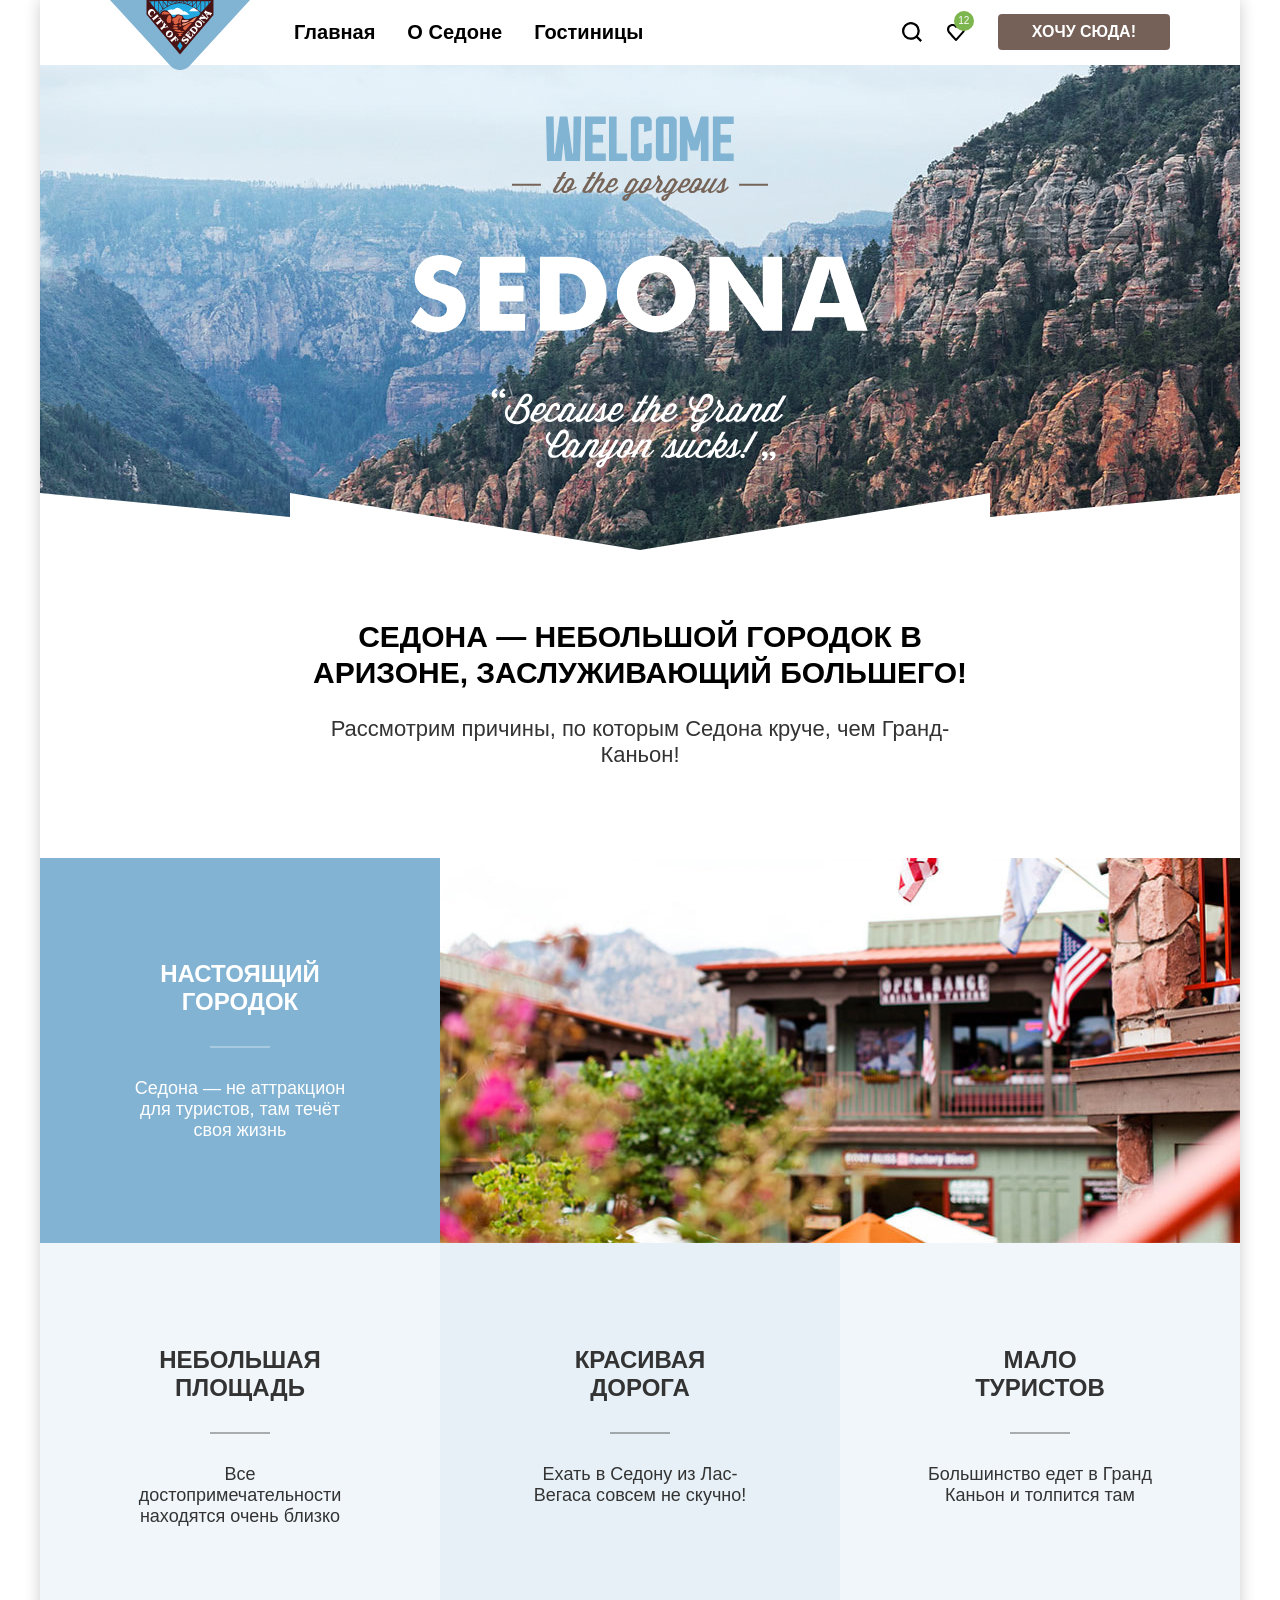
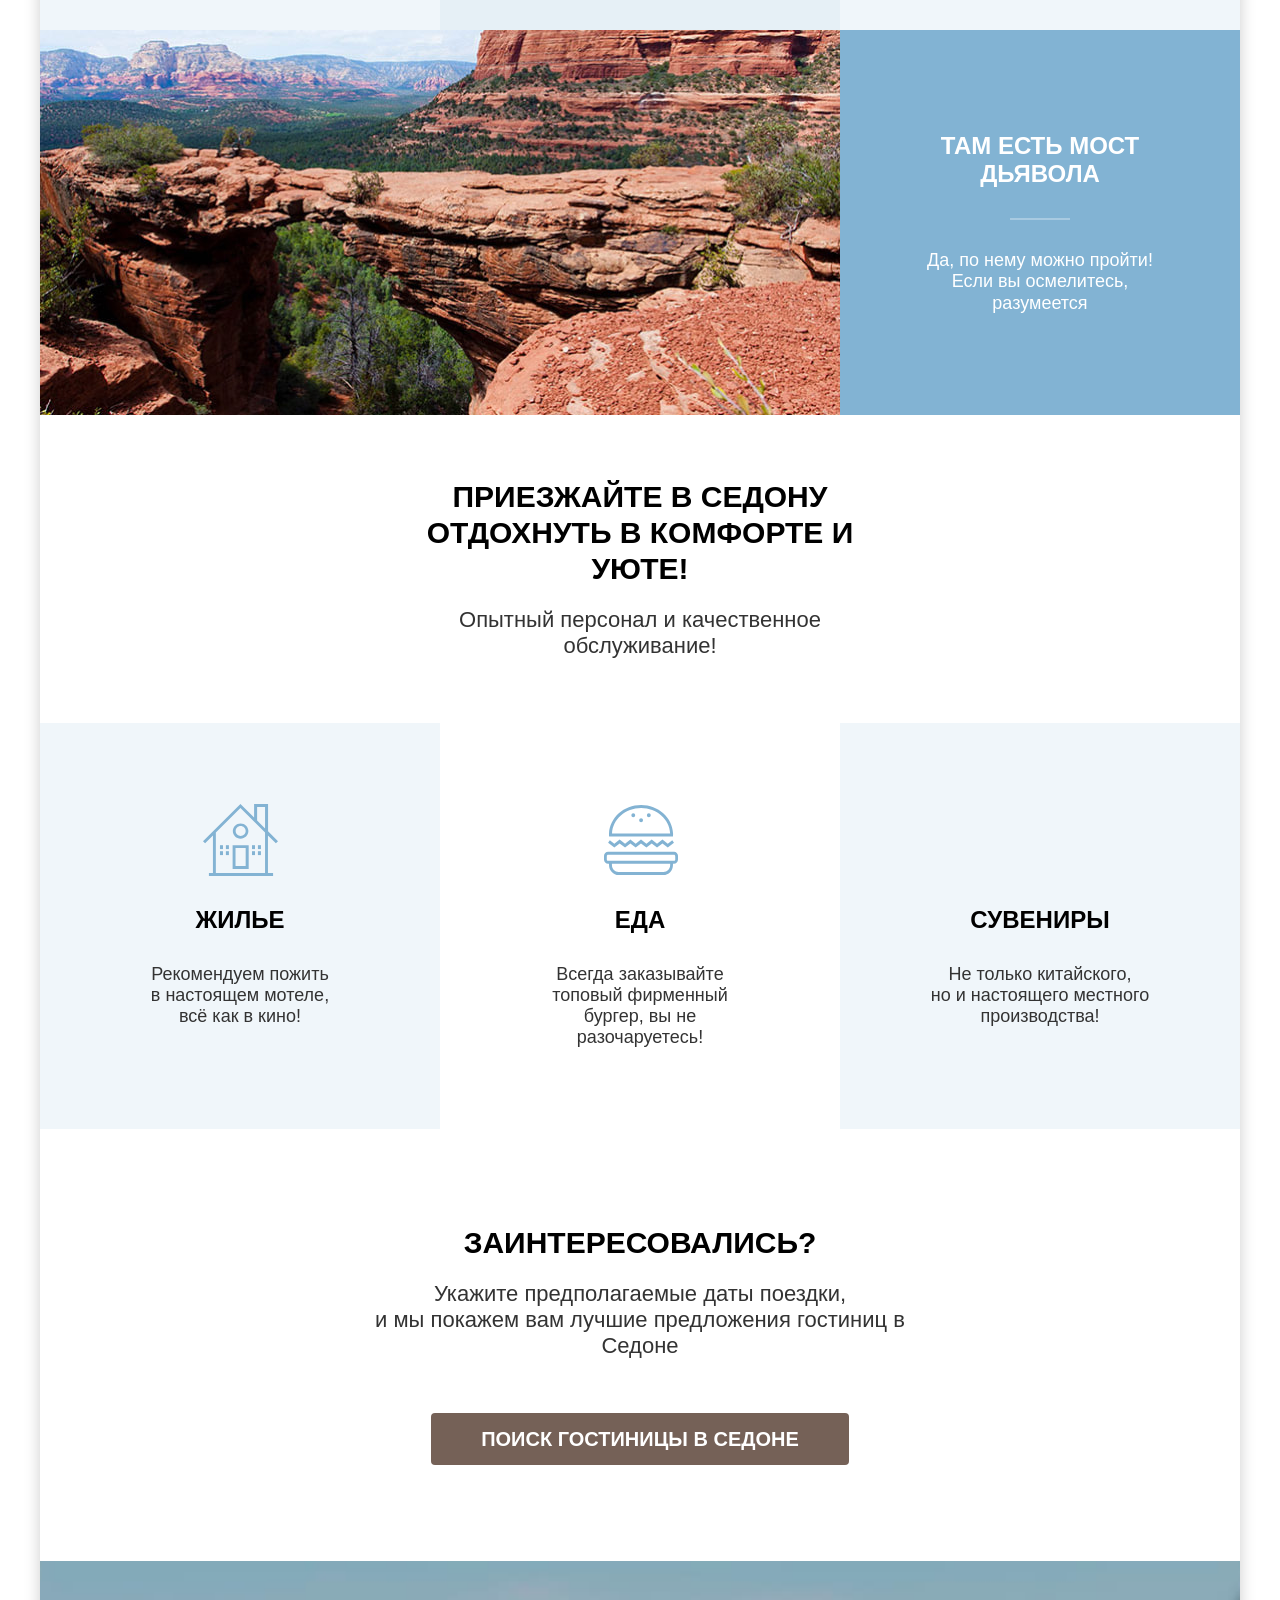
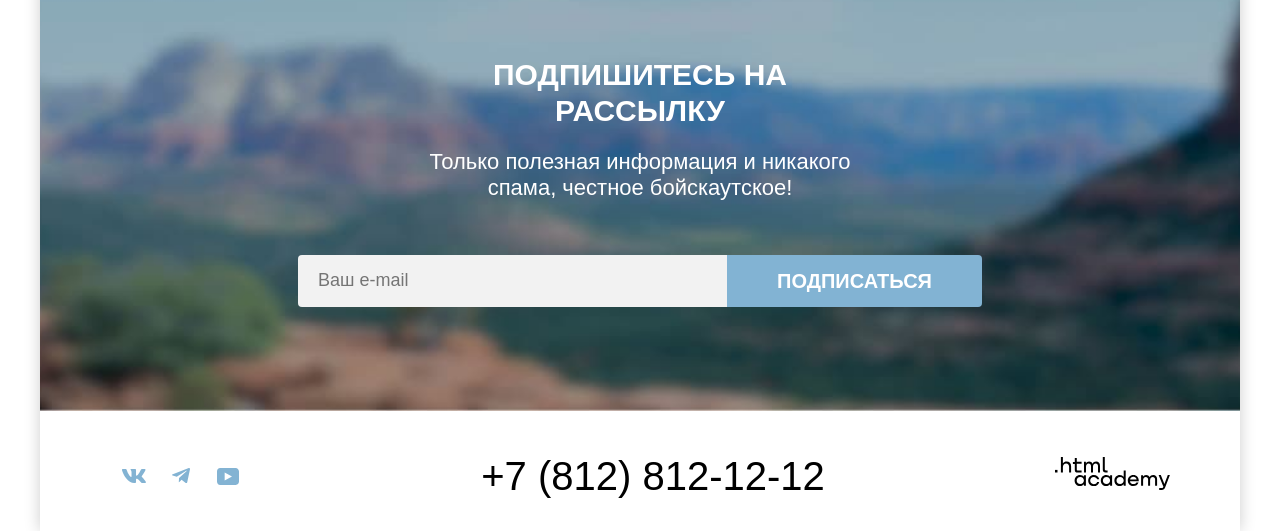
==== index.html @ 5c4cf1c9 "сделал тултип в модальном окне" ====
<!DOCTYPE html>
<html lang="ru">

  <head>
    <meta charset="utf-8">
    <title>Седона - городок в Аризоне</title>
    <link rel="icon" type="image/png" sizes="32x32" href="favicon.png">
    <link rel="icon" href="favicon.ico" type="image/x-icon">

    <link rel="stylesheet" href="styles/style.css">

  </head>

  <body>
    <div class="page-container">
      <!-- Меню навигации -->
      <header class="page-header" data-test="header">
        <a href="index.html" class="logo-link" aria-current="page">
          <img src="images/icons/logo.svg" width="140" height="70" alt="Логотип Седоны" class="logo-site">
        </a>
        <nav class="navigation">

          <ul class="navigation-list navigation-menu">
            <li class="navigation-item">
              <a href="index.html" class="navigation-link" aria-current="page">
                Главная
              </a>
            </li>
            <li class="navigation-item">
              <a href="" class="navigation-link">
                О Седоне
              </a>
            </li>
            <li class="navigation-item">
              <a href="catalog.html" class="navigation-link">
                Гостиницы
              </a>
            </li>
          </ul>
          <ul class="navigation-list navigation-user">
            <li class="navigation-item">
              <a href="#" class="search-link">
                <span class="visually-hidden">Поиск</span>
              </a>
            </li>
            <li class="navigation-item">
              <a href="#" class="favorites-link">
                <span class="visually-hidden">
                  Избранное
                </span>
              </a>
            </li>
            <li class="navigation-item item-here">
              <a href="#" class="link-here">
                Хочу сюда!
              </a>
            </li>
          </ul>

        </nav>

      </header>

      <main class="main-index" data-test="main">
        <!-- Приветствие на главной странице -->
        <section class="promo" data-test="hero">
          <h1 class="visually-hidden">
            Добро пожаловать в Седону
          </h1>
          <img class="promo-image" src="images/welcome.svg"
            alt="Welcome to the Gorgeous Sedona Becose the Grand Canyon sucks" width="458" height="352">

        </section>
        <!-- Преимущества Седоны -->
        <section class="advantages" data-test="advantages">
          <div class="advantages-header">
            <h2 class="promo-headline">Седона — небольшой городок в Аризоне, заслуживающий большего!</h2>
            <p class="promo-text">Рассмотрим причины, по которым Седона круче, чем Гранд-Каньон!</p>

          </div>


          <ul class="advantages-list">
            <li class="advantages-item advantages-item-image">
              <div class="advantages-item-text">
                <h3 class="advatages-title">
                  Настоящий городок
                </h3>
                <hr class="small-hr">
                <p class="text-white">Седона — не аттракцион для туристов, там течёт своя жизнь</p>
              </div>
              <img src="images/true-city.jpg" alt="фото гостиницы в городе на фоне гор" width="800" height="385">
            </li>
            <li class="advantages-item">
              <h3 class="advatages-title">
                Небольшая площадь
              </h3>
              <hr class="small-hr small-dark-hr">
              <p class="text-item">
                Все достопримечательности находятся очень близко
              </p>
            </li>
            <li class="advantages-item">
              <h3 class="advatages-title">
                Красивая <br>дорога
              </h3>
              <hr class="small-hr small-dark-hr">
              <p class="text-item">
                Ехать в Седону из Лас-Вегаса совсем не скучно!
              </p>
            </li>
            <li class="advantages-item">
              <h3 class="advatages-title">
                Мало <br>туристов
              </h3>
              <hr class="small-hr small-dark-hr">
              <p class="text-item">
                Большинство едет в Гранд Каньон и толпится там
              </p>
            </li>
            <li class="advantages-item advantages-item-image">
              <img src="images/devill's-bridge.jpg" alt="Мост дьявола" width="800" height="385">
              <div class="advantages-item-text">
                <h3 class="advatages-title">
                  Там есть мост дьявола
                </h3>
                <hr class="small-hr">
                <p class="text-white">
                  Да, по нему можно пройти! Если вы осмелитесь, разумеется
                </p>

              </div>

            </li>
          </ul>
        </section>
        <!-- Рекомендации по отдыху в Седоне -->
        <section class="recomendation">
          <div class="recomendation-header">
            <h2 class="recomendation-headline">
              Приезжайте в Седону отдохнуть в комфорте и уюте!
            </h2>
            <p class="recomendation-text">
              Опытный персонал и качественное обслуживание!
            </p>
          </div>

          <ul class="recomendation-list">
            <li class="recomendation-item housing-item">
              <h3 class="headline-item">Жилье</h3>
              <p class="text-item">Рекомендуем пожить<br> в настоящем мотеле,<br>
                всё как в кино!</p>
            </li>
            <li class="recomendation-item food-item">
              <h3 class="headline-item">Еда</h3>
              <p class="text-item">Всегда заказывайте<br>
                топовый фирменный бургер, вы не разочаруетесь!</p>
            </li>
            <li class="recomendation-item souvenir-item">
              <h3 class="headline-item">Сувениры</h3>
              <p class="text-item"> Не только китайского,<br>
                но и настоящего местного производства!</p>
            </li>
          </ul>

        </section>
        <!-- Поиск гостиницы в Седоне -->
        <section class="offer" data-test="search">
          <h2 class="offer-headline">Заинтересовались?</h2>
          <p class="offer-text">Укажите предполагаемые даты поездки,<br> и мы покажем вам лучшие предложения гостиниц в
            Седоне</p>
          <a href="#" class="link-search-hotel">ПОИСК ГОСТИНИЦЫ В седоне</a>
        </section>

        <!-- Подписка на рассылку -->
        <section class="subscribe subscribe-index" data-test="subscribe">
          <h2 class="subscribe-title subscribe-title-index">
            Подпишитесь на рассылку
          </h2>
          <p class="subscribe-text subscribe-text-index">Только полезная информация и никакого спама, честное
            бойскаутское!</p>
          <form class="subscribe-form" action="https://echo.htmlacademy.ru/" method="post">
            <input class="subscribe-input" type="email" name="email" placeholder="Ваш e-mail" required>
            <button class="button subscribe-button" type="submit">Подписаться</button>
          </form>
        </section>

      </main>
      <!-- Футер -->
      <footer class="page-footer" data-test="footer">
        <section class="footer-social">
          <h3 class="visually-hidden">Ссылки на соцсети</h3>
          <ul class="footer-social-list">
            <li class="footer-social-item">
              <a href="https://vk.com/htmlacademy" class="social-link">
                <span class="visually-hidden">VK</span>
                <svg width="24" height="14" viewBox="0 0 24 14" fill="none" xmlns="http://www.w3.org/2000/svg">
                  <path fill-rule="evenodd" clip-rule="evenodd"
                    d="M23.45 0.948C23.616 0.402 23.45 0 22.655 0H20.03C19.362 0 19.054 0.347 18.887 0.73C18.887 0.73 17.552 3.926 15.661 6.002C15.049 6.604 14.771 6.795 14.437 6.795C14.27 6.795 14.019 6.604 14.019 6.057V0.948C14.019 0.292 13.835 0 13.279 0H9.151C8.734 0 8.483 0.304 8.483 0.593C8.483 1.214 9.429 1.358 9.526 3.106V6.904C9.526 7.737 9.373 7.888 9.039 7.888C8.149 7.888 5.984 4.677 4.699 1.003C4.45 0.288 4.198 0 3.527 0H0.9C0.15 0 0 0.347 0 0.73C0 1.412 0.89 4.8 4.145 9.281C6.315 12.341 9.37 14 12.153 14C13.822 14 14.028 13.632 14.028 12.997V10.684C14.028 9.947 14.186 9.8 14.715 9.8C15.105 9.8 15.772 9.992 17.33 11.467C19.11 13.216 19.403 14 20.405 14H23.03C23.78 14 24.156 13.632 23.94 12.904C23.702 12.18 22.852 11.129 21.725 9.882C21.113 9.172 20.195 8.407 19.916 8.024C19.527 7.533 19.638 7.314 19.916 6.877C19.916 6.877 23.116 2.451 23.449 0.948H23.45Z"
                    fill="#83B3D3" />
                </svg>
              </a>
            </li>
            <li class="footer-social-item">
              <a href="https://t.me/htmlacademy" class="social-link">
                <span class="visually-hidden">Телеграм</span>
                <svg width="18" height="16" viewBox="0 0 18 16" fill="none" xmlns="http://www.w3.org/2000/svg">
                  <path
                    d="M16.785 0.0992597L0.840489 6.24776C-0.247661 6.68481 -0.241365 7.29184 0.640845 7.56253L4.73445 8.83953L14.2058 2.8637C14.6537 2.59121 15.0629 2.7378 14.7265 3.03636L7.05283 9.96185H7.05103L7.05283 9.96275L6.77045 14.1823C7.18413 14.1823 7.36669 13.9925 7.59871 13.7686L9.58705 11.8351L13.7229 14.89C14.4855 15.31 15.0332 15.0941 15.2229 14.1841L17.9379 1.38885C18.2158 0.274623 17.5126 -0.229883 16.785 0.0992597Z"
                    fill="#83B3D3" />
                </svg>
              </a>
            </li>
            <li class="footer-social-item">
              <a href="https://www.youtube.com/@HTMLAcademyTV" class="social-link">
                <span class="visually-hidden">youtube</span>
                <svg width="22" height="17" viewBox="0 0 22 17" fill="none" xmlns="http://www.w3.org/2000/svg">
                  <path
                    d="M18.607 0H3.17413C1.31343 0 0 1.59375 0 3.4V13.4937C0 15.4062 1.31343 17 3.17413 17H18.8259C20.4677 17 22 15.4062 22 13.6V3.4C21.7811 1.59375 20.4677 0 18.607 0ZM7.66169 12.5375V4.4625L14.995 8.5L7.66169 12.5375Z"
                    fill="#83B3D3" />
                </svg>
              </a>
            </li>
          </ul>

        </section>
        <address class="address">
          <span class="visually-hidden">Контактный номер телефона</span>
          <a href="tel:+78128121212" class="phone">+7 (812) 812-12-12</a>
        </address>
        <a href="https://htmlacademy.ru" class="copyright-link">
          <svg width="115" height="33" viewBox="0 0 115 33" fill="none" xmlns="http://www.w3.org/2000/svg">
            <path d="M0 12.9V15.5H2.5V12.9H0Z" fill="black" />
            <path
              d="M11.6 4.5C10 4.5 8.8 5.2 8 6.2H7.9V0H5.9V15.5H7.9V10.2C7.9 8.1 9.2 6.6 11.2 6.6C13 6.6 14.1 8 14.1 9.8V15.5H16.1V9.4C16.2 6.4 14.3 4.5 11.6 4.5Z"
              fill="black" />
            <path
              d="M26.6 4.8H21.8V1.1H19.8V4.9H17.9V6.9H19.8V12.9C19.8 14.6 20.8 15.6 22.5 15.6H26.6V13.6H22.9C22.2 13.6 21.8 13.2 21.8 12.5V6.8H26.6V4.8Z"
              fill="black" />
            <path
              d="M41.1 4.6C39.5 4.6 38.2 5.4 37.6 6.7H37.5C36.9 5.5 35.7 4.6 34.1 4.6C32.7 4.6 31.6 5.4 31 6.4H30.9V4.8H29V15.4H31V10C31 8 32 6.5 33.6 6.5C35.1 6.5 36 7.5 36 9.1V15.4H38V9.8C38 7.4 39.4 6.5 40.6 6.5C42.1 6.5 43 7.5 43 9.1V15.4H45V8.9C45.1 6.4 43.6 4.6 41.1 4.6Z"
              fill="black" />
            <path d="M47.8 12.7C47.8 14.4 48.8 15.4 50.6 15.4H52.6V13.4H50.9C50.2 13.4 49.8 13 49.8 12.3V0H47.8V12.7Z"
              fill="black" />
            <path
              d="M28.9 19.7C28 18.6 26.7 17.9 25 17.9C21.9 17.9 19.6 20.2 19.6 23.5C19.6 26.8 21.9 29.1 25 29.1C26.8 29.1 28 28.3 28.8 27.2H28.9V28.8H30.9V18.2H28.9V19.7ZM25.3 27.1C23.1 27.1 21.7 25.5 21.7 23.5C21.7 21.5 23.1 19.9 25.3 19.9C27.5 19.9 28.9 21.5 28.9 23.5C28.9 25.4 27.5 27.1 25.3 27.1Z"
              fill="black" />
            <path
              d="M44.2 22C43.7 19.6 41.6 17.9 38.8 17.9C35.4 17.9 33.2 20.4 33.2 23.5C33.2 26.6 35.4 29.1 38.8 29.1C41.6 29.1 43.7 27.3 44.2 24.9H42.1C41.7 26.2 40.4 27.2 38.8 27.2C36.6 27.2 35.2 25.6 35.2 23.6C35.2 21.6 36.6 20 38.8 20C40.4 20 41.6 21 42.1 22.2H44.2V22Z"
              fill="black" />
            <path
              d="M55.1 19.7C54.2 18.6 52.9 17.9 51.2 17.9C48.1 17.9 45.8 20.2 45.8 23.5C45.8 26.8 48.1 29.1 51.2 29.1C53 29.1 54.2 28.3 55 27.2H55.1V28.8H57.1V18.2H55.1V19.7ZM51.5 27.1C49.3 27.1 47.9 25.5 47.9 23.5C47.9 21.5 49.3 19.9 51.5 19.9C53.7 19.9 55.1 21.5 55.1 23.5C55.1 25.4 53.6 27.1 51.5 27.1Z"
              fill="black" />
            <path
              d="M68.7 19.8C67.8 18.7 66.5 17.9 64.8 17.9C61.7 17.9 59.4 20.2 59.4 23.5C59.4 26.8 61.6 29.1 64.8 29.1C66.5 29.1 67.8 28.3 68.6 27.3H68.7V28.8H70.7V13.4H68.7V19.8ZM65.1 27.1C62.9 27.1 61.5 25.5 61.5 23.5C61.5 21.5 62.9 19.9 65.1 19.9C67.3 19.9 68.7 21.5 68.7 23.5C68.6 25.5 67.2 27.1 65.1 27.1Z"
              fill="black" />
            <path
              d="M78.3 17.9C75 17.9 72.8 20.4 72.8 23.5C72.8 26.5 74.9 29.1 78.3 29.1C80.8 29.1 82.8 27.8 83.5 25.5H81.4C80.9 26.5 79.8 27.1 78.4 27.1C76.5 27.1 75.1 25.8 75 24.2H83.8C84 20.6 81.8 17.9 78.3 17.9ZM78.3 19.8C80 19.8 81.3 20.8 81.6 22.4H75.1C75.4 20.9 76.6 19.8 78.3 19.8Z"
              fill="black" />
            <path
              d="M98.2 17.9C96.6 17.9 95.3 18.7 94.6 19.9H94.5C93.9 18.7 92.7 17.9 91.1 17.9C89.7 17.9 88.6 18.6 88 19.7V18.2H86.1V28.8H88.1V23.4C88.1 21.4 89.1 20 90.7 19.9C92.2 19.9 93.1 20.9 93.1 22.5V28.8H95.1V23.2C95.1 20.8 96.5 19.9 97.7 19.9C99.2 19.9 100.1 20.9 100.1 22.5V28.8H102.1V22.3C102.2 19.7 100.7 17.9 98.2 17.9Z"
              fill="black" />
            <path
              d="M109.4 27L105.8 18.1H103.6L108.4 29.7C108.1 30.6 107.7 30.9 106.7 30.9H104.2V32.9H106.7C108.5 32.9 109.5 32.1 110.2 30.3L114.9 18.1H112.8L109.4 27Z"
              fill="black" />
          </svg>
        </a>

      </footer>

    </div>
    <!-- Модальное окно поиска гостиницы в Седоне -->
    <div class="modal-container modal-container-close">
      <div class="modal modal-booking">
        <button class="modal-close-button">
          <svg width="20" height="20" viewBox="0 0 20 20" fill="none" xmlns="http://www.w3.org/2000/svg">
            <path
              d="M17 4.29231L15.7077 3L10 8.70769L4.29231 3L3 4.29231L8.70769 10L3 15.7077L4.29231 17L10 11.2923L15.7077 17L17 15.7077L11.2923 10L17 4.29231Z"
              fill="black" />
          </svg>
          <span class="visually-hidden">Закрыть</span>
        </button>
        <section class="modal-content">
          <h2 class="modal-title">Поиск гостиницы в Седоне</h2>
          <form class="booking-form" action="https://echo.htmlacademy.ru/" method="post">

            <label for="check-in-date" class="modal-label">Дата заезда:</label>
            <div class="field-group">
              <input type="text" id="check-in-date" value="27 апреля 2020" placeholder="Укажите дату" class="field check-in-date">
              <p class="modal-input-info input-info-error">Мы не можем отправить вас в прошлое.</p>
            </div>
            <label for="departure-date" class="modal-label">Дата выезда:</label>
            <div class="field-group">
              <input type="text" id="departure-date" value="1 сентября 2023" placeholder="Укажите дату" class="field departure-date">
              <p class="modal-input-info">На эти даты есть свободные номера. Пока есть.</p>
            </div>
            <label for="adults" class="modal-label label-adults">Взрослые:</label>
            <div class="field-group-adults">
              <div class="number-input">
                <button class="button-input minus">
                  <svg width="20" height="20" viewBox="0 0 20 20" fill="none" xmlns="http://www.w3.org/2000/svg">
                    <path d="M3 9V11H17V9H3Z" fill="black" />
                  </svg>
                </button>
                <input class="field-number" type="number" id="adults" value="2" min="1" max="100" placeholder="2">
                <button class="button-input plus">
                  <svg width="20" height="20" viewBox="0 0 20 20" fill="none" xmlns="http://www.w3.org/2000/svg">
                    <path d="M17 9H11V3H9V9H3V11H9V17H11V11H17V9Z" fill="black" />
                  </svg>
                </button>
              </div>
            </div>
            <span class="form-label-wrapper">
              <label for="children" class="form-label modal-label label-children">Дети:</label>
              <span class="tooltip">
                <button class="tooltip-toggle" type="button">
                </button>
                <span class="tooltip-text">
                  Укажите количество детей, которые будут с вами, возраст которых от 6 до 18 лет. Дети до 6 лет размещаются бесплатно.
                </span>
              </span>
            </span>
            <div class="field-group-children">
              <div class="number-input">
                <button class="button-input minus">
                  <svg width="20" height="20" viewBox="0 0 20 20" fill="none" xmlns="http://www.w3.org/2000/svg">
                    <path d="M3 9V11H17V9H3Z" fill="black" />
                  </svg>
                </button>
                <input class="field-number" type="number" id="children" value="2" min="0" max="100" placeholder="2">
                <button class="button-input plus">
                  <svg width="20" height="20" viewBox="0 0 20 20" fill="none" xmlns="http://www.w3.org/2000/svg">
                    <path d="M17 9H11V3H9V9H3V11H9V17H11V11H17V9Z" fill="black" />
                  </svg>
                </button>
              </div>
            </div>
            <button type="submit" class="modal-button">Найти</button>

          </form>
        </section>
      </div>

    </div>

  </body>

</html>
---- styles/style.css ----
@font-face {
  src: url(../fonts/ptsans-400.woff2) format("woff2");
  font-display: swap;
  font-family: "PT Sans";
  font-style: normal;
  font-weight: 400;
}

@font-face {
  src: url(../fonts/ptsans-700.woff2) format("woff2");
  font-display: swap;
  font-family: "PT Sans";
  font-style: normal;
  font-weight: 700;
}

html {
  box-sizing: border-box;
  height: 100vh;
}

*,
*::before,
*::after {
  box-sizing: inherit;
}

img {
  object-fit: contain;
  max-width: 100%;
  height: auto;
}

body {
  min-width: 1200px;
  min-height: 100%;
  margin: 0;
  background-color: #ffffff;
  font-size: 18px;
  font-family: "PT Sans", sans-serif;
  line-height: 117%;
  color: #333333;
}

.page-container {
  box-shadow: 0 0 15px 0 rgba(0, 0, 0, 0.2);
  display: flex;
  flex-direction: column;
  width: 1200px;
  min-height: 100%;
  margin: 0 auto;
  background-color: #ffffff;
}

.main-index {
  flex-grow: 1;
  max-width: 1200px;
}

.page-wrapper {
  width: 1060px;
  margin: 0 auto;
}

.page-header {
  display: flex;
  gap: 28px;
  margin: 0 70px;
  padding: 0;
}

.logo-link {
  display: block;
  z-index: 0;
  margin-bottom: -10px;
}


.navigation {
  display: flex;
  flex-wrap: wrap;
  justify-content: space-between;
  flex-grow: 1;
  margin: 0;
}

.navigation-list {
  height: fit-content;
  margin: 0;
  padding: 0;
  list-style-type: none;
}

.navigation-menu {
  display: flex;
  flex-wrap: wrap;
  justify-content: flex-start;
}

.navigation-user {
  display: flex;
  flex-wrap: wrap;
  justify-content: flex-end;
}

.navigation-item {
  height: fit-content;
  margin: 0;
  padding: 0;
}

.navigation-link {
  display: block;
  position: relative;
  padding: 20px 16px;
  font-size: 20px;
  font-weight: 700;
  line-height: 120%;
  color: #000000;
  text-align: center;
  text-decoration: none;
  text-transform: capitalize;
}

.navigation-menu .navigation-link::after {
  transform-origin: bottom left;
  content: '';
  position: absolute;
  bottom: 0;
  left: 16px;
  right: 16px;
  transform: scaleX(0);
  height: 2px;
  transition: transform 0.3s ease;
  background-color: #756257;
}

.navigation-link:hover::after {
  transform: scaleX(1);
}

.navigation-user .navigation-link::before {
  transform-origin: bottom left;
  content: '';
  position: absolute;
  bottom: 0;
  left: 16px;
  right: 16px;
  transform: scaleX(0);
  height: 2px;
  transition: transform 0.3s ease;
  background-color: #756257;
}

.navigation-user .navigation-link:hover::before {
  transform: scaleX(1);
}

.search-link {
  display: flex;
  justify-content: center;
  align-items: center;
  min-width: 44px;
  min-height: 64px;
  background-image: url(../images/icons/icon-search.svg);
  background-repeat: no-repeat;
  background-position: center;
  background-size: 20px 20px;
}

.favorites-link {
  display: flex;
  justify-content: center;
  align-items: center;
  position: relative;
  min-width: 44px;
  min-height: 64px;
  margin-right: 20px;
  background-image: url(../images/icons/icon-favorites.svg);
  background-repeat: no-repeat;
  background-position: center;
  background-size: 20px 20px;
}

.favorites-link::after {
  content: "12";
  display: flex;
  justify-content: center;
  align-items: center;
  position: absolute;
  top: 11px;
  right: 4px;
  width: 20px;
  height: 20px;
  background-color: #7db54f;
  border-radius: 50%;
  font-size: 10px;
  font-weight: 400;
  color: #ffffff;
}

.item-here {
  display: flex;
  align-items: center;
  margin: auto;
}

.link-here {
  outline: none;
  display: flex;
  justify-content: center;
  align-items: center;
  width: fit-content;
  height: fit-content;
  min-height: 36px;
  margin: 0 auto;
  padding: 8px 34px;
  background-color: #756157;
  border: none;
  border-radius: 4px;
  font-size: 16px;
  font-weight: 700;
  line-height: 125%;
  color: #ffffff;
  text-decoration: none;
  text-transform: uppercase;
}

.link-here:hover {
  background-color: #615048;
}

.link-here:focus {
  background-color: #615048;
}

.link-here:active {
  background-color: #756157;
  color: rgba(255, 255, 255, 0.3);
}

.link-search-hotel {
  outline: none;
  display: flex;
  justify-content: center;
  align-items: center;
  width: fit-content;
  min-height: 52px;
  margin: 0 auto;
  padding: 8px 50px;
  background-color: #756157;
  border: none;
  border-radius: 4px;
  font-size: 20px;
  font-weight: 700;
  line-height: 180%;
  color: #ffffff;
  text-decoration: none;
  text-transform: uppercase;
}

.link-search-hotel:hover {
  background-color: #615048;
}

.link-search-hotel:focus {
  background-color: #615048;
}

.link-search-hotel:active {
  background-color: #756157;
  color: rgba(255, 255, 255, 0.3);
}

.link-search-hotel:disabled {
  background-color: #e5e5e5;
  color: #ffffff;
}

.link-more-card {
  background-color: #756157;
}

.link-more-card:hover {
  background-color: #615048;
}

.link-more-card:focus {
  background-color: #615048;
}

.link-more-card:active {
  background-color: #756157;
  color: rgba(255, 255, 255, 0.3);
}

.link-more-card:disabled {
  background-color: #e5e5e5;
  color: #ffffff;
}

.promo {
  width: 1200px;
  height: 485px;
  padding-top: 51px;
  background-color: #82B3D3;
  background-image: url("../images/divider.svg"), url("../images/index-background.jpg");
  background-repeat: no-repeat, no-repeat;
  background-position: bottom center, center center;
  background-size: 100% auto, cover;
  text-align: center;
  vertical-align: middle;
}

.promo-image {
  display: inline-block;
  vertical-align: middle;
}

.promo-headline {
  margin: 0 0 25px;
  padding: 0;
  font-size: 30px;
  font-family: inherit;
  font-weight: 700;
  line-height: 120%;
  color: #000000;
  text-align: center;
  text-transform: uppercase;
}

.recomendation-headline {
  margin: 0 0 20px;
  padding: 0;
  font-size: 30px;
  font-family: inherit;
  font-weight: 700;
  line-height: 120%;
  color: #000000;
  text-align: center;
  text-transform: uppercase;
}

.text-white {
  margin: 0;
  padding: 0;
  font-size: 18px;
  font-family: inherit;
  font-weight: 400;
  line-height: 117%;
  color: #fff;
  text-align: center;
}

.text-item {
  margin: 0;
  padding: 0;
  font-weight: 400;
  text-align: center;
}

.headline-item {
  margin: 0 0 30px;
  padding: 0;
  font-size: 24px;
  font-family: inherit;
  font-weight: 700;
  line-height: 117%;
  color: #000000;
  text-align: center;
  text-transform: uppercase;
}

.promo-text,
.recomendation-text {
  margin: 0;
  padding: 0;
  font-size: 22px;
  font-family: inherit;
  font-weight: 400;
  line-height: 118%;
  color: #333;
  text-align: center;
}

.advantages-header {
  padding: 69px 270px 90px;
  text-align: center;
}

.subscribe-title {
  max-width: 445px;
  margin: 0 auto;
  margin-bottom: 20px;
  padding: 0;
  font-size: 30px;
  font-family: inherit;
  font-weight: 700;
  line-height: 120%;
  color: #000000;
  text-align: center;
  text-transform: uppercase;
}

.subscribe-title-index {
  color: #ffffff;
}

.sorting-title {
  max-width: 445px;
  margin: 0;
  padding: 0;
  font-size: 30px;
  font-family: inherit;
  font-weight: 700;
  line-height: 120%;
  color: #000000;
  text-transform: uppercase;
}

.advantages-list {
  display: flex;
  flex-wrap: wrap;
  margin: 0;
  padding: 0;
  list-style: none;
}


.advantages-item {
  display: block;
  width: 400px;
  min-height: 385px;
  padding: 103px 85px;
  text-align: center;
}

.advantages-item-text {
  display: block;
  align-items: stretch;
  width: 400px;
  padding: 102px 84px 10px;
}

.advantages-item-image {
  display: flex;
  width: 100%;
  padding: 0;
  background-color: #82B3D3;
}

.advantages-item-text {
  width: 400px;
}

.small-hr {
  width: 60px;
  height: 2px;
  margin: 30px auto;
  background-color: rgba(255, 255, 255, 0.3);
  border: none;
}

.small-dark-hr {
  background-color: rgba(0, 0, 0, 0.3);
}


.advatages-title {
  margin: 0;
  padding: 0;
  font-size: 24px;
  font-family: inherit;
  font-weight: 700;
  line-height: 117%;
  text-align: center;
  text-transform: uppercase;
}

.advantages-list li:first-child,
.advantages-list li:last-child {
  background-color: #82B3D3;
  color: #ffffff;
}

.advantages-list li:is(:nth-child(2), :nth-child(4)) {
  background-color: rgba(131, 179, 211, 0.12);
}

.advantages-list li:nth-child(3) {
  background-color: rgba(131, 179, 211, 0.2);
}

.recomendation-list {
  display: flex;
  flex-wrap: wrap;
  margin: 0;
  padding: 0;
  list-style: none;
}

.recomendation-header {
  padding: 64px 347px;
  font-size: 22px;
  text-align: center;
}

.recomendation-item {
  width: 400px;
  padding: 81px 85px;
  text-align: center;
}

.recomendation-item::before {
  content: "";
  display: block;
  width: 75px;
  height: 72px;
  margin: 0 auto 30px;
  background-repeat: no-repeat;
  background-position: center;
  background-size: 75px 72px;
}

.housing-item::before {
  background-image: url(../images/icons/house.svg);
}

.food-item::before {
  background-image: url(../images/icons/food.svg);
}

.souvenir-item::before {
  background-image: url(../images/icons/souvenir.svg);
}


.recomendation-item:nth-child(odd) {
  background-color: rgba(131, 179, 211, 0.12);
}

.offer {
  padding: 96px 304px;
  text-align: center;
}

.offer-headline {
  margin: 0 0 20px;
  font-size: 30px;
  font-family: inherit;
  font-weight: 700;
  line-height: 120%;
  color: #000000;
  text-align: center;
  text-transform: uppercase;
}

.offer-text {
  margin: 0 0 54px;
  padding: 0;
  font-size: 22px;
  line-height: 118%;
}

.subscribe {
  margin: 0 auto;
  padding: 96px 258px 104px;
  color: #333333;
  text-align: center;
}

.subscribe-index {
  background-color: #756157;
  background-image: url(../images/subscribe.jpg);
  background-repeat: no-repeat;
  background-position: center center;
  background-size: cover;
  color: #ffffff;
}

.subscribe-text {
  max-width: 475px;
  margin: 0 auto 54px;
  padding: 0;
  font-size: 22px;
  font-family: inherit;
  font-weight: 400;
  line-height: 118%;
  color: #333333;
  text-align: center;
}

.subscribe-text-index {
  color: #ffffff;
}

.subscribe-form {
  display: flex;
}

.subscribe-input {
  width: 452px;
  padding: 12px 20px;
  background-color: #f2f2f2;
  border: 0;
  border-radius: 4px 0 0 4px;
  font-size: 18px;
  font-family: inherit;
  font-weight: 400;
  line-height: 133%;
  color: #000000;
}

/* .subscribe-input:not(:placeholder-shown):invalid {
  color: #ff0000;
} */

.subscribe-button {
  outline: none;
  padding: 8px 50px;
  background-color: #82b3d3;
  cursor: pointer;
  border: none;
  border-radius: 0 4px 4px 0;
  font-size: 20px;
  font-family: inherit;
  font-weight: 700;
  line-height: 180%;
  color: #ffffff;
  text-align: center;
  text-transform: uppercase;
}

.subscribe-button:hover {
  background-color: #68A2CA;
}

.subscribe-button:focus {
  background-color: #68A2CA;
}

.subscribe-button:active {
  background-color: #68A2CA;
  color: rgba(255, 255, 255, 0.3);
}

.subscribe-button:disabled {
  background-color: #e5e5e5;
  color: #ffffff;
}

.page-footer {
  display: flex;
  justify-content: space-between;
  align-items: center;
  padding: 45px 70px 35px;
}


.footer-social {
  display: flex;
  margin: 0;
}


.footer-social-list {
  display: flex;
  align-items: center;
  flex-basis: 142px;
  margin: 0;
  padding: 0;
  list-style: none;
}

.footer-social-item {
  align-items: center;
  margin: 0;
  padding: 0;
}

.social-link {
  display: flex;
  justify-content: center;
  align-items: center;
  width: 47px;
  height: 40px;
}

.social-link:hover path {
  fill: #68A2CA;
}

.social-link:focus path {
  fill: #68A2CA;
}

.social-link:active path {
  fill: #68A2CA;
  opacity: 0.3;
}

.address {
  display: flex;
  flex-direction: column;
  flex-wrap: wrap;
}

.phone {
  font-size: 40px;
  font-style: normal;
  line-height: 100%;
  color: #000000;
  text-align: center;
  text-decoration: none;
  text-transform: uppercase;
}

.phone:hover {
  color: #756157;
}

.phone:focus {
  color: #756157;
}

.phone:active {
  opacity: 0.3;
  color: #756157;
}

.copyright-link {
  display: block;
}

.copyright-link:hover path {
  fill: #756157;
}

.copyright-link:focus path {
  fill: #756157;
}

.copyright-link:active path {
  fill: #756157;
  opacity: 0.3;
}



.visually-hidden {
  position: absolute;
  overflow: hidden;
  clip: rect(0 0 0 0);
  clip-path: inset(100%);
  width: 1px;
  height: 1px;
  margin: -1px;
  padding: 0;
  border: 0;
  white-space: nowrap;
}

/* Страница каталога */

.page-catalog {
  margin-bottom: 50px;
  padding: 35px 70px 70px;
  background-color: #756157;
  background-image: url(../images/filter.jpg);
  background-repeat: no-repeat;
  background-position: center center;
  background-size: cover;
  color: #ffffff;
}

.catalog-title {
  margin: 0 0 8px;
  font-size: 60px;
  font-weight: 700;
  line-height: 130%;
  color: #ffffff;
}

.breadcrumbs {
  display: flex;
  align-items: center;
  gap: 10px;
  margin: 0;
  margin-bottom: 40px;
  padding: 0;
  color: #242424;
  list-style-type: none;
}

.breadcrumbs-link {
  display: flex;
  row-gap: 10px;
  font-size: 16px;
  font-family: inherit;
  font-weight: 400;
  line-height: 131%;
  color: #ffffff;
  text-decoration: none;
}

.breadcrumbs-link-home {
  display: block;
  min-width: 13px;
  height: 15px;
  background-image: url(../images/icons/breadcrumbs-home.svg);
  background-repeat: no-repeat;
  background-position: center calc(50% + 1px);
}

.breadcrumbs-item {
  display: flex;
  flex-wrap: wrap;
  align-items: center;
  gap: 10px;
}

.breadcrumbs-item::after {
  content: "";
  display: block;
  width: 8px;
  height: 20px;
  background-image: url(../images/icons/arrow-breadcrumbs.svg);
}

.breadcrumbs-item:last-child::after {
  display: none;
}

/* Секция Фильтра */

.filter-section {
  display: block;
}

.filter-buttons {
  display: flex;
  flex-direction: column;
  justify-content: flex-start;
  gap: 32px;
  flex-basis: 191px;
  height: 100%;
  margin: 0;
  margin-top: 56px;
  padding: 0;
  border: none;
}

.filter-item {
  font-size: 18px;
  font-weight: 400;
  line-height: 128%;
}

.filter-form {
  display: flex;
  flex-wrap: wrap;
}

.filter-title {
  margin: 0 0 32px;
  padding: 0;
  font-size: 20px;
  font-weight: 700;
  line-height: 120%;
  text-transform: capitalize;
}

.sorting-title {
  font-size: 30px;
  font-weight: 700;
  line-height: 120%;
  color: #000000;
  text-transform: uppercase;
}

.select-control {
  outline: none;
  flex-basis: 292px;
  margin-right: 70px;
  margin-left: auto;
  padding: 14px 20px;
  border: 2px solid #e5e5e5;
  border-radius: 4px;
  font-size: 18px;
  font-family: inherit;
  font-weight: 400;
  line-height: 117%;
  color: #333333;
  background: url(../images/icons/select-arrow.svg) no-repeat right 20px center;
}
.select-control {
  -webkit-appearance: none;
  -moz-appearance: none;
  appearance: none;
}

/* Для IE */
.select-control::-ms-expand {
  display: none;
}


.select-control:hover {
  border-color: #68A2CA;
}

.select-control:focus {
  border-color: #68A2CA;
}

.select-control:disabled {
  border-color: rgba(0, 0, 0, 0.3);
  opacity: 0.3;
}


.button-apply {
  outline: none;
  background-color: #82B3D3;
  border: none;
}

.button-apply:hover {
  background-color: #68A2CA;
}

.button-apply:focus {
  background-color: #68A2CA;
}

.button-apply:active {
  background-color: #68A2CA;
}

.button-apply:disabled {
  background-color: #e5e5e5;
}

.button-reset {
  outline: none;
  background-color: transparent;
  border: none;
}

.button-reset:hover {
  opacity: 0.6;
}

.button-reset:focus {
  outline: 3px solid #82B3D3;
}

.button-reset:active {
  color: rgba(255, 255, 255, 0.3);
}

.button-reset:disabled {
  opacity: 0.1;
}

.button-mini {
  padding: 8px 50px;
  cursor: pointer;
  border-radius: 4px;
  font-size: 16px;
  font-family: inherit;
  font-weight: 700;
  line-height: 125%;
  color: #ffffff;
  text-align: center;
  text-decoration: none;
  text-transform: uppercase;
}

.hotel {
  flex-grow: 1;
}

.filter-list,
.pagination,
.display-list,
.catalog-list {
  margin: 0;
  padding: 0;
  list-style: none;
}

.filter-list {
  display: flex;
  flex-direction: column;
  gap: 16px;
}

.filter-checkbox {
  width: 150px;
  margin: 0;
  margin-right: 70px;
  padding: 0;
  border: none;
}

.catalog-checked {
  display: flex;
  align-items: center;
  gap: 16px;
  width: 100%;
  margin: 0;
  padding: 0;
}

.catalog-checked:hover  {
  opacity: 0.6;
}

.catalog-checked:active {
 opacity: 0.3;
}



.control-mark-check {
  display: block;
  width: 20px;
  height: 20px;
  background-color: #ffffff;
  border-radius: 4px;
  position: relative;
}

.filter-input:focus-visible + .control-mark-check {
  outline: 3px solid #83B3D3;
}

.filter-input:focus-visible + .control-mark-radio {
  outline: 3px solid #83B3D3;
}

.control-mark-check::after {
  content: "";
  display: none;
  width: 13px;
  height: 20px;
  margin: auto;
  background-image: url(../images/icons/tick.svg);
  background-repeat: no-repeat;
  background-position: center center;
  background-size: contain;
}


.filter-radio {
  width: 150px;
  margin: 0;
  padding: 0;
  border: none;
}

.catalog-radio {
  display: flex;
  align-items: center;
  gap: 16px;
  width: 100%;
  margin: 0;
  padding: 0;
}

.catalog-radio:hover {
  opacity: 0.6;
}

.catalog-radio:active {
  opacity: 0.3;
}

.control-mark-radio {
  display: block;
  width: 20px;
  height: 20px;
  background-color: #ffffff;
  border-radius: 50%;
  position: relative;
}

.control-mark-radio::after {
  content: "";
  display: none;
  width: 10px;
  height: 10px;
  margin: auto;
  background-color: #3F5E72;
  border-radius: 50%;
}



.filter-price {
  display: grid;
  align-items: flex-start;
  row-gap: 46px;
  flex-basis: 288px;
  grid-template-rows: auto min-content;
  grid-template-columns: 1fr 1fr;
  grid-auto-rows: auto;
  height: 100%;
  margin: 0;
  margin-right: 70px;
  margin-left: auto;
  padding: 0;
  border: none;
}

.filter-input {
  width: 20px;
  margin: 0;
  border-radius: 4px;
}

.filter-input:hover,
.filter-label:hover {
  opacity: 0.6;
}

.filter-input:focus {
  border: 3px solid #83B3D3;
}

.filter-input:active,
.filter-label:active {
  color: rgba(255, 255, 255, 0.3);
}

.filter-input:checked + .control-mark-check::after {
  display: block;
  position: absolute;
  top: 50%;
  left: 50%;
  transform: translate(-50%, -50%);
}

.filter-input:checked + .control-mark-radio::after {
  display: block;
  position: absolute;
  top: 50%;
  left: 50%;
  transform: translate(-50%, -50%);
}

.price-input {
  outline: 3px solid transparent;
  width: 143px;
  margin: 0;
  padding: 12px 20px;
  background-color: #f2f2f2;
  border: none;
  font-size: 18px;
  font-family: inherit;
  font-weight: 700;
  color: #000000;
}

/* Убираем стрелки в Chrome, Safari, Edge, Opera */
.price-input::-webkit-outer-spin-button,
.price-input::-webkit-inner-spin-button {
  -webkit-appearance: none;
  margin: 0;
}

/* Убираем стрелки в Firefox */
.price-input {
  -moz-appearance: textfield;
}

.price-input:hover {
  background-color: #e5e5e5;
}

.price-input:focus {
  outline: 3px solid #83B3D3;
  background-color: #e5e5e5;
}

.price-label-min {
  margin-right: 2px;
}

.price-label-min,
.price-label-max {
  display: flex;
  justify-content: flex-end;
  align-items: center;
  position: relative;
}

.price-input-min {
  border-radius: 4px 0 0 4px;
}

.price-min {
  position: absolute;
  top: 12px;
  right: 20px;
  opacity: 0.3;
  font-size: 18px;
  font-weight: 400;
  color: #000000;
  text-align: right;
}

.price-max {
  position: absolute;
  top: 12px;
  right: 20px;
  opacity: 0.3;
  font-size: 18px;
  font-weight: 400;
  color: #000000;
  text-align: right;
}

.price-input-max {
  border-radius: 0 4px 4px 0;
}

/* Ползунок цены */

.filter-range {
  grid-row: 2 / 3;
  grid-column: 1 / 3;
  position: relative;
  width: 100%;
  height: 4px;
  background-color: rgba(255, 255, 255, 0.3);
}

.filter-range-active-line {
  grid-row: 2 / 3;
  position: absolute;
  width: 226px;
  max-width: 100%;
  height: 100%;
  background-color: #ffffff;
}

.filter-range-active-line button {
  outline: 2px solid transparent;
  position: absolute;
  top: 50%;
  transform: translateY(-50%);
  width: 20px;
  height: 20px;
  cursor: pointer;
  border: none;
  border-radius: 5px;
}

.filter-range-active-line button:hover {
  box-shadow: 0 4px 10px 0 rgba(0, 0, 0, 0.25);
}

.filter-range-active-line button:focus-visible {
  box-shadow: 0 4px 10px 0 rgba(0, 0, 0, 0.25);
  outline: 3px solid #83B3D3;
}

.filter-range-active-line button:active {
  box-shadow: 0 7px 15px 0 rgba(0, 0, 0, 0.4);
  outline: 2px solid #83B3D3;
}

.filter-range-from {
  left: 0;
}

.filter-range-to {
  right: 0;
}

.display-list {
  display: flex;
  gap: 8px;
  flex-basis: 160px;
  height: 48px;
}



/* конец стилизации ползунка цены */

.catalog-view {
  display: flex;
  justify-content: space-between;
  align-items: center;
  flex-grow: 1;
  margin-bottom: 40px;
  padding: 0 70px;
}

.catalog-list {
  display: flex;
  flex-wrap: wrap;
  gap: 20px;
  width: 1060px;
  margin-bottom: 80px;
}

.display-link {
  outline: none;
  display: block;
  min-width: 48px;
  min-height: 48px;
  padding: 14px 12px;
  border: 2px solid #e5e5e5;
  border-radius: 4px;
}

.display-link:hover {
  border: 2px solid #000;
}

.display-link:focus-visible {
  border-color: #68A2CA;
}

.display-link:active {
  border: 2px solid #000;
}

.view-current {
  border: 2px solid black;
}

.view-table {
  background-image: url(../images/icons/icon-view-table.svg);
  background-repeat: no-repeat;
  background-position: center;
  background-size: 16px 14px;
}

.view-item {
  background-image: url(../images/icons/icon-view-item.svg);
  background-repeat: no-repeat;
  background-position: center;
  background-size: 16px 14px;
}

.view-list {
  background-image: url(../images/icons/icon-view-list.svg);
  background-repeat: no-repeat;
  background-position: center;
  background-size: 16px 14px;
}


.card {
  display: grid;
  justify-content: space-between;
  gap: 16px 20px;
  grid-template-rows: 212px 28px 21px 36px 37px;
  grid-template-columns: 1fr 1fr;
  width: 340px;
  padding: 19px;
  border: 1px solid #e5e5e5;
  border-radius: 4px;
}

.card-image {
  object-fit: contain;
  width: 100%;
  height: 212px;
}

.title-link {
  grid-column: 1 / 3;
  text-decoration: none;
}

.card-button {
  outline: none;
  width: 140px;
  padding: 8px 10px;
  cursor: pointer;
  border: none;
  border-radius: 4px;
  font-size: 16px;
  font-family: inherit;
  font-weight: 700;
  line-height: 125%;
  color: #ffffff;
  text-align: center;
  text-decoration: none;
  text-transform: uppercase;
}

.display-list a,
.card-link,
.pagination a {
  text-decoration: none;
}

.display-list a,
.card-link {
  color: #000000;
}

.card-link {
  grid-row: 1 / 2;
  grid-column: 1 / -1;
}

.card-title {
  outline-offset: 0;
  margin: 0;
  padding: 0;
  font-size: 24px;
  font-family: inherit;
  font-weight: 700;
  line-height: 117%;
  color: #000000;
}

.card-type,
.card-price {
  margin: 0;
  padding: 0;
  font-size: 18px;
  font-family: inherit;
  font-weight: 400;
  line-height: 117%;
  color: #333333;
}

.card-price {
  justify-self: flex-end;
}

.stars {
  position: relative;
  width: 140px;
  height: 17px;
}

.stars::after {
  content: "";
  position: absolute;
  top: 50%;
  left: 0;
  height: 100%;
  background: url(../images/icons/star.svg) repeat-x;
  background-position: 0 0;
  background-size: 24px 18px;
}

/* Рейтинг 2 звезды */
.stars.stars-2::after {
  width: calc((24px) * 2);
}

/* Рейтинг 3 звезды */
.stars.stars-3::after {
  width: calc((24px) * 3);
}

/* Рейтинг 4 звезды */
.stars.stars-4::after {
  width: calc((24px) * 4);
}

.card-rating {
  justify-self: stretch;
  grid-column: 2 / 3;
  padding: 10px;
  background-color: #f2f2f2;
  border-radius: 4px;
  font-size: 16px;
  font-weight: 400;
  line-height: 125%;
  color: #333333;
  text-align: center;
  text-transform: uppercase;
}

.add-favorites {
  background-color: #82b3d3;
}

.add-favorites:hover {
  background-color: #68A2CA;
}

.add-favorites:focus {
  background-color: #68A2CA;
}

.add-favorites:active {
  background-color: #82b3d3;
  color: rgba(255, 255, 255, 0.3);
}

.add-favorites:disabled {
  background-color: #e5e5e5;
  color: #ffffff;
}

.in-favorites {
  background-color: #7db54f;
}

.in-favorites:hover {
  background-color: #6c9e42;
}

.in-favorites:focus {
  background-color: #6c9e42;
}

.in-favorites:active {
  background-color: #7db54f;
  color: rgba(255, 255, 255, 0.3);
}

.in-favorites:disabled {
  background-color: #e5e5e5;
  color: #ffffff;
}

.pagination {
  display: flex;
  flex-wrap: wrap;
  gap: 8px;
  margin-bottom: 60px;
}

.pagination-link {
  outline: none;
  display: flex;
  justify-content: center;
  align-items: center;
  width: 60px;
  height: 60px;
  margin: 0;
  background-color: #82b3d3;
  border-radius: 4px;
  font-size: 20px;
  font-family: inherit;
  font-weight: 700;
  line-height: 180%;
  color: #ffffff;
  text-transform: uppercase;
}

.pagination-link:hover {
  background-color: #68A2CA;
}

.pagination-link:focus {
  background-color: #68A2CA;
}

.pagination-link:active {
  background-color: #68A2CA;
  color: rgba(255, 255, 255, 0.3);
}

.pagination-current,
.pagination-more {
  display: flex;
  justify-content: center;
  align-items: center;
  width: 60px;
  height: 60px;
  margin: 0;
  background-color: #F2F2F2;
  border-radius: 4px;
  font-size: 20px;
  font-family: inherit;
  font-weight: 700;
  line-height: 180%;
  color: #000000;
  text-transform: uppercase;
}

/* Модальное окно */

.modal-container {
  display: flex;
  position: fixed;
  top: 0;
  left: 0;
  width: 100%;
  height: 100%;
  background-color: rgba(242, 242, 242, 0.8);
}

.modal-container-close {
  display: none;
}

.modal {
  box-shadow: 0 25px 50px 0 rgba(0, 0, 0, 0.15);
  position: relative;
  margin: auto;
  padding: 64px 70px;
  background-color: #ffffff;
  border-radius: 30px;
}

.modal-booking {
  width: 717px;
}

.modal-close-button {
  position: absolute;
  top: 64px;
  right: 53px;
  width: 53px;
  height: 53px;
  padding: 0;
  background-color: #f2f2f2;
  /* background-image: url("../images/icons/cross.svg"); */
  /* background-repeat: no-repeat;
  background-position: center; */
  cursor: pointer;
  border: none;
  border-radius: 50%;
}

.modal-close-button svg {
  width: 20px;
  height: 20px;
  margin: auto;
}

.modal-close-button:hover {
  background-color: #e5e5e5;
}

.modal-close-button:focus-visible {
  background-color: #e5e5e5;
  outline: 3px solid #83B3D3;
}

.modal-close-button:active {
  background-color: #e5e5e5 ;
}

.modal-close-button:active svg path {
  opacity: 0.3;
}

.modal-title {
  margin: 0 0 64px;
  padding: 0;
  font-size: 30px;
  font-weight: 700;
  line-height: 120%;
  color: #000000;
  text-transform: uppercase;
}

.booking-form {
  display: grid;
  grid-template-columns: 137px 110px 220px 111px;
  gap: 48px 0;
  overflow-wrap: break-word;
  align-items: center;
}

.field-group {
  position: relative;
  grid-column: 2 / -1;
}

.field {
  width: 100%;
  appearance: none;
  position: relative;
  height: 48px;
  padding: 12px 20px;
  background-color: #f2f2f2;
  cursor: pointer;
  border: none;
  border-radius: 4px;
  font-size: 18px;
  font-family: inherit;
  font-weight: 700;
  line-height: 133%;
}

.field::placeholder,
.field-number::placeholder {
  font-family: inherit;
  font-weight: 700;
  font-size: 18px;
  line-height: 133%;
  color: #000000;
  opacity: 0.6;
}

.field:focus-visible {
  outline: 3px solid #83B3D3;
  background-color: #e5e5e5;
}

.check-in-date,
.departure-date {
  background: url(../images/icons/calendar0-3.svg) no-repeat right 20px center;
  background-color: #F2F2F2;
}

.modal-label {
  font-family: inherit;
  font-weight: 700;
  font-size: 20px;
  line-height: 120%;
  text-transform: capitalize;
  color: #000000;
  grid-column: 1 / 2;
  cursor: pointer;
}

.modal-input-info {
  position: absolute;
  bottom: -25px;
  left: 20px;
  padding: 0;
  margin: 0;
  font-weight: 400;
  font-size: 16px;
  line-height: 131%;
  color: #333333;
}

.input-info-error {
  color: #ff5757;
}

.number-input {
  display: flex;
  align-items: center;
  border: none;
  border-radius: 4px;
  background-color: #f2f2f2;
  overflow: hidden;
  width: 110px;
  padding: 0 10px;
}

.button-input {
  display: flex;
  justify-content: center;
  align-items: center;
  background-color: transparent;
  padding: 0;
  cursor: pointer;
  font-size: 18px;
  width: 40px;
  height: 48px;
  outline: none;
  border-radius: 4px;
  border: 3px solid transparent;
}

.button-input svg {
  border-radius: 4px;
}

.button-input svg path {
  fill: #756157;
  opacity: 0.3;
}

.button-input:hover svg path,
.button-input:focus-visible svg path {
  opacity: 1;
  fill: #000000;
}

.button-input:focus-visible svg {
  outline: 3px solid #83B3D3;
  opacity: 1;
}

.button-input:active svg path {
  opacity: 0.2;
  fill: #000000;
}

.field-number {
  border-radius: 4px;
  width: 100%;
  height: 48px;
  font-family: inherit;
  font-weight: 700;
  font-size: 18px;
  line-height: 111%;
  text-align: center;
  color: #000000;
  border: 3px solid transparent;
  padding: 0;
  outline: none;
  background-color: transparent;
}

/* Скрываем стандартные стрелки для type="number" */
.number-input input::-webkit-outer-spin-button,
.number-input input::-webkit-inner-spin-button {
  -webkit-appearance: none;
  margin: 0;
}

.number-input {
  -moz-appearance: textfield;
}

/* .minus {
  background: url(../images/icons/minus.svg) no-repeat center;
  background-color: #f2f2f2;
  background-size: 14px 14px;
}

.plus {
  background: url(../images/icons/plus.svg) no-repeat center;
  background-color: #f2f2f2;
  background-size: 14px 14px;
} */

.field-group-adults {
  grid-column: 2 / 3;
}

.label-adults {
  grid-column: 1 / 2;
}

.label-children {
  grid-column: 3 / 4;
  margin-left: auto;
}

.field-group-children {
  grid-column: 4 / 5;
}

.modal-button {
  border-radius: 10px;
  height: 60px;
  grid-column: 1 / -1;
  background-color: #82B3D3;
  border: none;
  font-family: inherit;
  font-weight: 700;
  font-size: 20px;
  line-height: 120%;
  text-transform: uppercase;
  text-align: center;
  color: #ffffff;
  cursor: pointer;
  outline: none;
}

.modal-button:hover {
  background-color: #68A2CA;
}

.modal-button:focus {
  background-color: #68A2CA;
}

.modal-button:active {
  background-color: #68A2CA;
  color: rgba(255, 255, 255, 0.3);
}

.modal-button:disabled {
  background-color: #e5e5e5;
  color: #ffffff;
}
.form-label-wrapper{
  display: flex;
  gap: 10px;
  margin-right: 46px;
}

.tooltip-toggle {
  border: none;
  width: 26px;
  height: 26px;
  background-color: #83B3D3;
  border-radius: 50%;
  padding: 0;
  margin: 0;
  display: block;
  background-image: url(../images/icons/tooltip.svg);
  background-repeat: no-repeat;
  background-position: center;
  background-size: 20px 20px;
  outline: none;
}

.tooltip-text {
  display: none;
  position: absolute;
  left: 50%;
  transform: translateY(16px) translateX(-50%);
  width: 256px;
  padding: 15px 18px 18px 22px;
  background-color: #333;
  border-radius: 10px;
  font-size: 16px;
  font-family: inherit;
  font-weight: 400;
  line-height: 125%;
  color: #ffffff;
  box-shadow: 0 15px 30px 0 rgba(0, 0, 0, 0.3);
  z-index: 1;
}

.tooltip-text::before {
  display: none;
  content: "";
  position: absolute;
  top: -9px;
  left: 50%;
  transform: translateX(-50%);
  width: 19px;
  height: 9px;
  background: url(../images/icons/triangle.svg) no-repeat center;
}

.tooltip {
  display: block;
  width: 26px;
  height: 26px;
  position: relative;
}

.tooltip:hover .tooltip-text,
.tooltip:focus-within .tooltip-text,
.tooltip:hover .tooltip-text::before,
.tooltip:focus-within .tooltip-text::before {
  display: block;
}
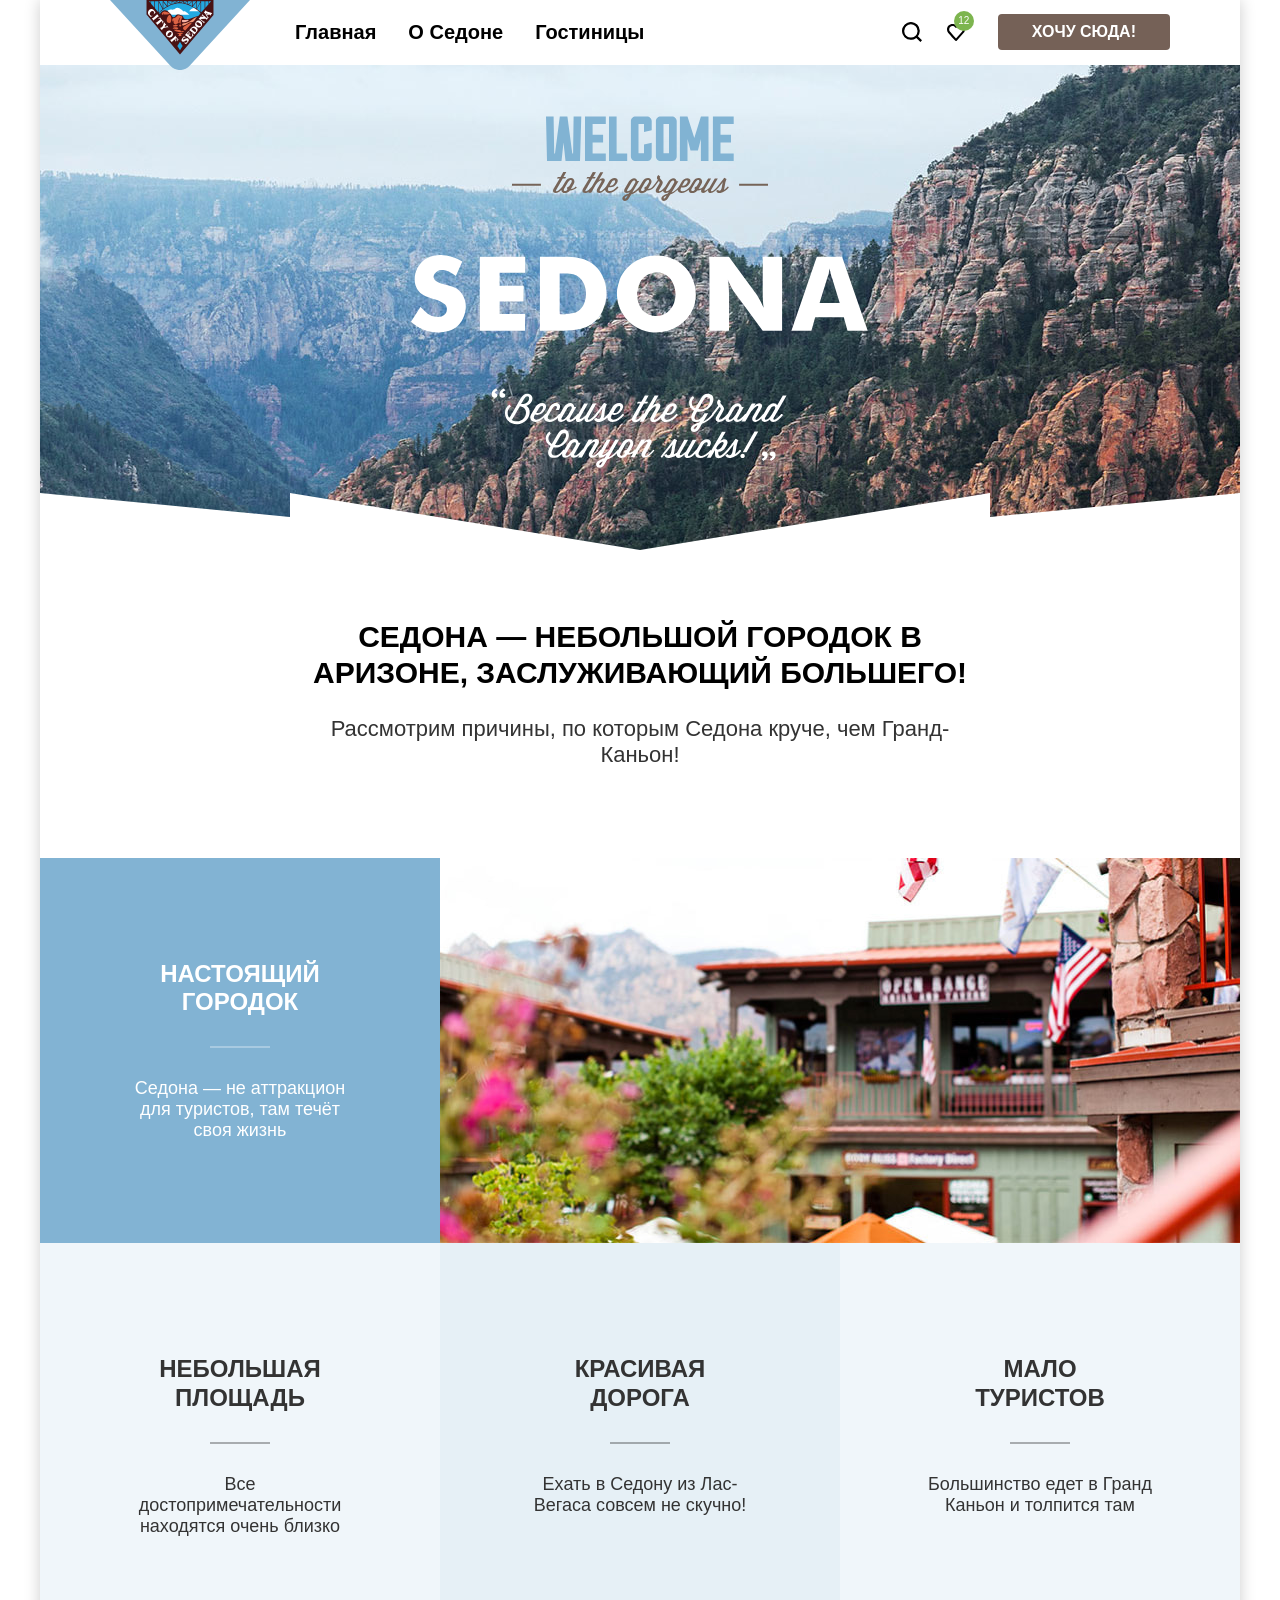
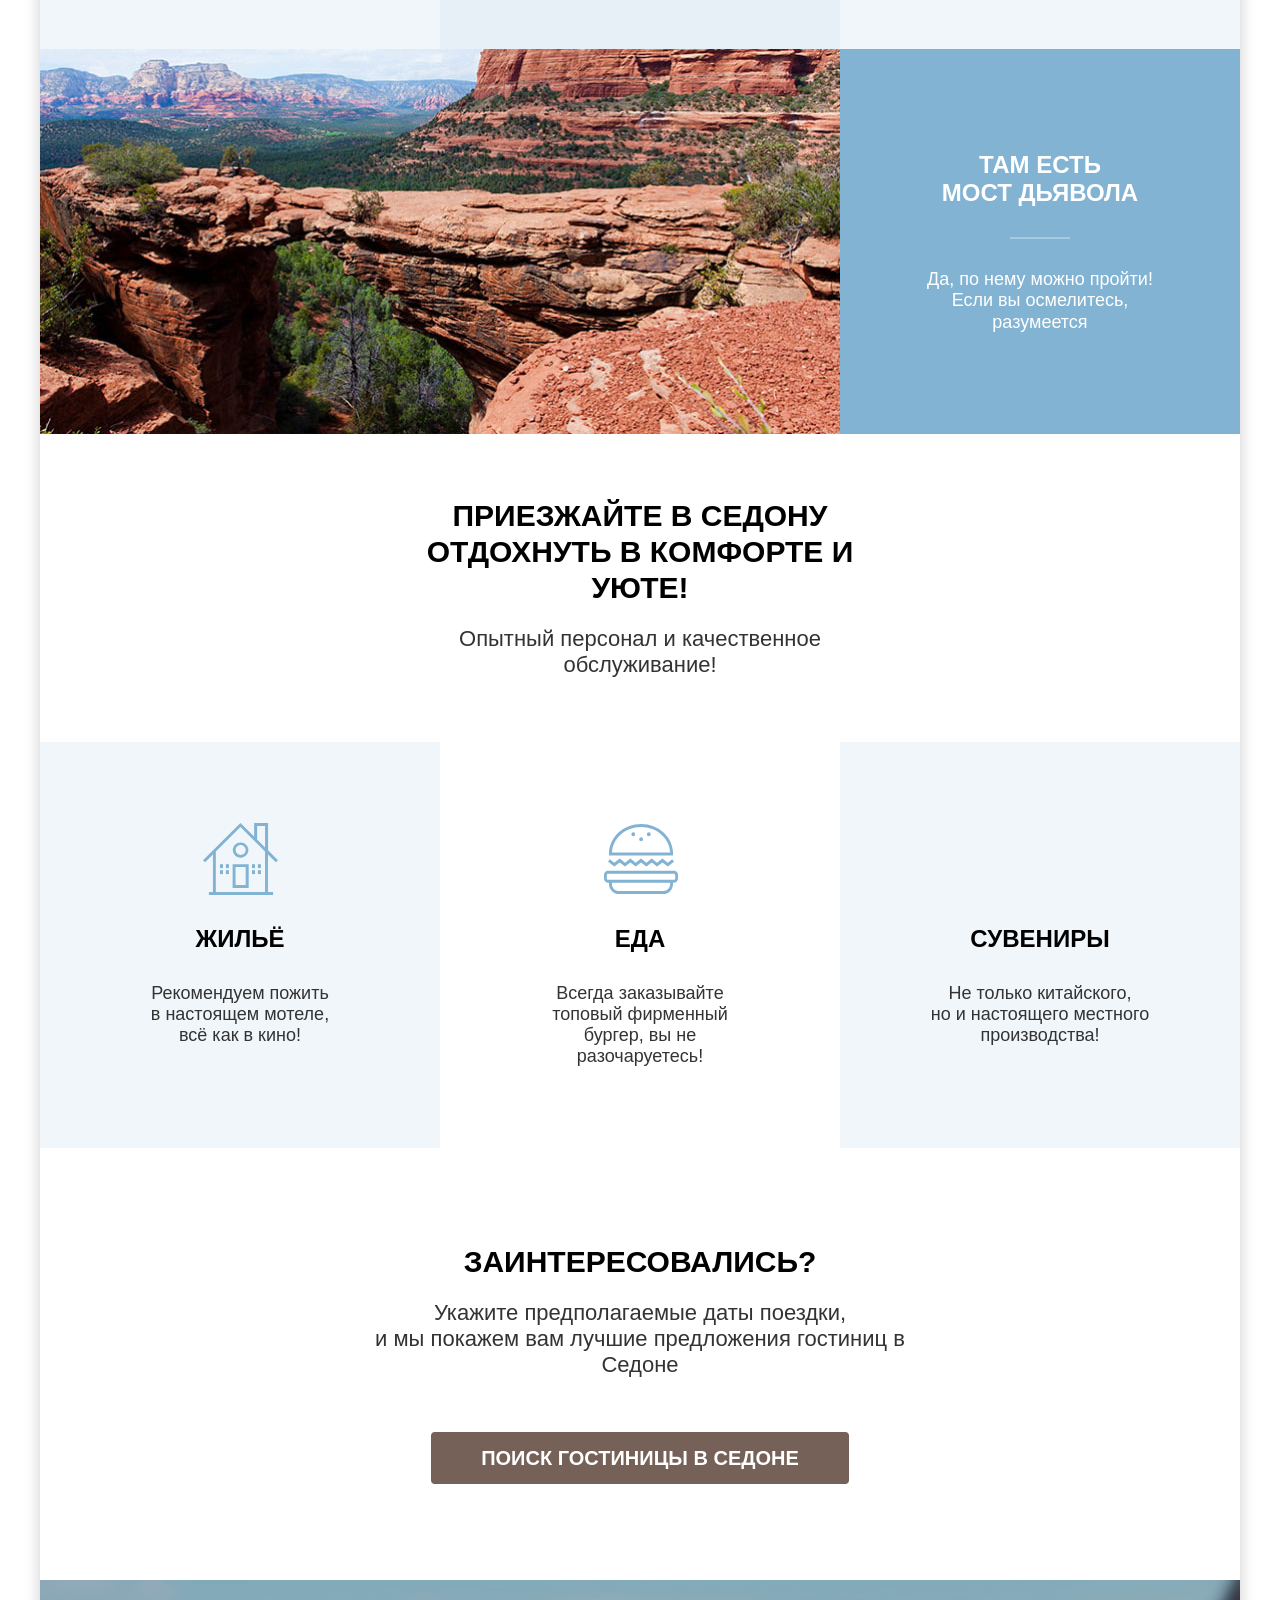
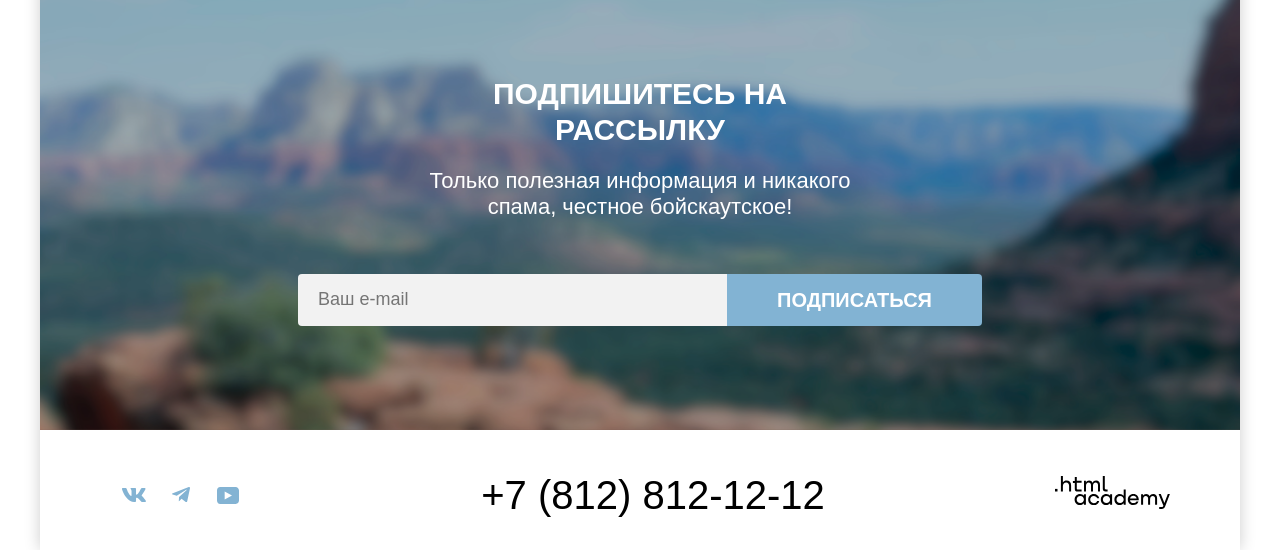
==== commit 5620dc50: "изменил фоновую картинку в подписке" ====
--- a/index.html
+++ b/index.html
@@ -4,10 +4,10 @@
   <head>
     <meta charset="utf-8">
     <title>Седона - городок в Аризоне</title>
-    <link rel="icon" type="image/png" sizes="32x32" href="favicon.png">
-    <link rel="icon" href="favicon.ico" type="image/x-icon">
-
-    <link rel="stylesheet" href="styles/style.css">
+    <link type="image/png" href="favicon.png" rel="icon" sizes="32x32">
+    <link type="image/x-icon" href="favicon.ico" rel="icon" sizes="32x32">
+
+    <link href="styles/style.css" rel="stylesheet">
 
   </head>
 
@@ -15,43 +15,43 @@
     <div class="page-container">
       <!-- Меню навигации -->
       <header class="page-header" data-test="header">
-        <a href="index.html" class="logo-link" aria-current="page">
-          <img src="images/icons/logo.svg" width="140" height="70" alt="Логотип Седоны" class="logo-site">
+        <a class="logo-link" href="index.html" aria-current="page">
+          <img class="logo-site" src="images/icons/logo.svg" alt="Логотип Седоны" width="140" height="70">
         </a>
         <nav class="navigation">
 
           <ul class="navigation-list navigation-menu">
             <li class="navigation-item">
-              <a href="index.html" class="navigation-link" aria-current="page">
+              <a class="navigation-link" href="index.html" aria-current="page">
                 Главная
               </a>
             </li>
             <li class="navigation-item">
-              <a href="" class="navigation-link">
+              <a class="navigation-link" href="">
                 О Седоне
               </a>
             </li>
             <li class="navigation-item">
-              <a href="catalog.html" class="navigation-link">
+              <a class="navigation-link" href="catalog.html">
                 Гостиницы
               </a>
             </li>
           </ul>
           <ul class="navigation-list navigation-user">
             <li class="navigation-item">
-              <a href="#" class="search-link">
+              <a class="search-link" href="#">
                 <span class="visually-hidden">Поиск</span>
               </a>
             </li>
             <li class="navigation-item">
-              <a href="#" class="favorites-link">
+              <a class="favorites-link" href="#">
                 <span class="visually-hidden">
                   Избранное
                 </span>
               </a>
             </li>
             <li class="navigation-item item-here">
-              <a href="#" class="link-here">
+              <a class="link-here" href="#">
                 Хочу сюда!
               </a>
             </li>
@@ -83,13 +83,11 @@
           <ul class="advantages-list">
             <li class="advantages-item advantages-item-image">
               <div class="advantages-item-text">
-                <h3 class="advatages-title">
-                  Настоящий городок
-                </h3>
+                <h3 class="advatages-title">Настоящий городок</h3>
                 <hr class="small-hr">
                 <p class="text-white">Седона — не аттракцион для туристов, там течёт своя жизнь</p>
               </div>
-              <img src="images/true-city.jpg" alt="фото гостиницы в городе на фоне гор" width="800" height="385">
+              <img class="advantages-image" src="images/true-city.jpg" alt="фото гостиницы в городе на фоне гор" width="800" height="385">
             </li>
             <li class="advantages-item">
               <h3 class="advatages-title">
@@ -122,7 +120,7 @@
               <img src="images/devill's-bridge.jpg" alt="Мост дьявола" width="800" height="385">
               <div class="advantages-item-text">
                 <h3 class="advatages-title">
-                  Там есть мост дьявола
+                  Там есть <br>мост дьявола
                 </h3>
                 <hr class="small-hr">
                 <p class="text-white">
@@ -147,14 +145,13 @@
 
           <ul class="recomendation-list">
             <li class="recomendation-item housing-item">
-              <h3 class="headline-item">Жилье</h3>
-              <p class="text-item">Рекомендуем пожить<br> в настоящем мотеле,<br>
+              <h3 class="headline-item">Жильё</h3>
+              <p class="text-item">Рекомендуем пожить <br>в настоящем мотеле,<br>
                 всё как в кино!</p>
             </li>
             <li class="recomendation-item food-item">
               <h3 class="headline-item">Еда</h3>
-              <p class="text-item">Всегда заказывайте<br>
-                топовый фирменный бургер, вы не разочаруетесь!</p>
+              <p class="text-item">Всегда заказывайте<br> топовый фирменный бургер, вы не разочаруетесь!</p>
             </li>
             <li class="recomendation-item souvenir-item">
               <h3 class="headline-item">Сувениры</h3>
@@ -169,7 +166,7 @@
           <h2 class="offer-headline">Заинтересовались?</h2>
           <p class="offer-text">Укажите предполагаемые даты поездки,<br> и мы покажем вам лучшие предложения гостиниц в
             Седоне</p>
-          <a href="#" class="link-search-hotel">ПОИСК ГОСТИНИЦЫ В седоне</a>
+          <a class="link-search-hotel" href="#">ПОИСК ГОСТИНИЦЫ В седоне</a>
         </section>
 
         <!-- Подписка на рассылку -->
@@ -180,7 +177,7 @@
           <p class="subscribe-text subscribe-text-index">Только полезная информация и никакого спама, честное
             бойскаутское!</p>
           <form class="subscribe-form" action="https://echo.htmlacademy.ru/" method="post">
-            <input class="subscribe-input" type="email" name="email" placeholder="Ваш e-mail" required>
+            <input class="subscribe-input" name="email" type="email" placeholder="Ваш e-mail" required>
             <button class="button subscribe-button" type="submit">Подписаться</button>
           </form>
         </section>
@@ -192,32 +189,32 @@
           <h3 class="visually-hidden">Ссылки на соцсети</h3>
           <ul class="footer-social-list">
             <li class="footer-social-item">
-              <a href="https://vk.com/htmlacademy" class="social-link">
+              <a class="social-link" href="https://vk.com/htmlacademy">
                 <span class="visually-hidden">VK</span>
                 <svg width="24" height="14" viewBox="0 0 24 14" fill="none" xmlns="http://www.w3.org/2000/svg">
                   <path fill-rule="evenodd" clip-rule="evenodd"
                     d="M23.45 0.948C23.616 0.402 23.45 0 22.655 0H20.03C19.362 0 19.054 0.347 18.887 0.73C18.887 0.73 17.552 3.926 15.661 6.002C15.049 6.604 14.771 6.795 14.437 6.795C14.27 6.795 14.019 6.604 14.019 6.057V0.948C14.019 0.292 13.835 0 13.279 0H9.151C8.734 0 8.483 0.304 8.483 0.593C8.483 1.214 9.429 1.358 9.526 3.106V6.904C9.526 7.737 9.373 7.888 9.039 7.888C8.149 7.888 5.984 4.677 4.699 1.003C4.45 0.288 4.198 0 3.527 0H0.9C0.15 0 0 0.347 0 0.73C0 1.412 0.89 4.8 4.145 9.281C6.315 12.341 9.37 14 12.153 14C13.822 14 14.028 13.632 14.028 12.997V10.684C14.028 9.947 14.186 9.8 14.715 9.8C15.105 9.8 15.772 9.992 17.33 11.467C19.11 13.216 19.403 14 20.405 14H23.03C23.78 14 24.156 13.632 23.94 12.904C23.702 12.18 22.852 11.129 21.725 9.882C21.113 9.172 20.195 8.407 19.916 8.024C19.527 7.533 19.638 7.314 19.916 6.877C19.916 6.877 23.116 2.451 23.449 0.948H23.45Z"
-                    fill="#83B3D3" />
+                    fill="#83B3D3"></path>
                 </svg>
               </a>
             </li>
             <li class="footer-social-item">
-              <a href="https://t.me/htmlacademy" class="social-link">
+              <a class="social-link" href="https://t.me/htmlacademy">
                 <span class="visually-hidden">Телеграм</span>
                 <svg width="18" height="16" viewBox="0 0 18 16" fill="none" xmlns="http://www.w3.org/2000/svg">
                   <path
                     d="M16.785 0.0992597L0.840489 6.24776C-0.247661 6.68481 -0.241365 7.29184 0.640845 7.56253L4.73445 8.83953L14.2058 2.8637C14.6537 2.59121 15.0629 2.7378 14.7265 3.03636L7.05283 9.96185H7.05103L7.05283 9.96275L6.77045 14.1823C7.18413 14.1823 7.36669 13.9925 7.59871 13.7686L9.58705 11.8351L13.7229 14.89C14.4855 15.31 15.0332 15.0941 15.2229 14.1841L17.9379 1.38885C18.2158 0.274623 17.5126 -0.229883 16.785 0.0992597Z"
-                    fill="#83B3D3" />
+                    fill="#83B3D3"></path>
                 </svg>
               </a>
             </li>
             <li class="footer-social-item">
-              <a href="https://www.youtube.com/@HTMLAcademyTV" class="social-link">
+              <a class="social-link" href="https://www.youtube.com/@HTMLAcademyTV">
                 <span class="visually-hidden">youtube</span>
                 <svg width="22" height="17" viewBox="0 0 22 17" fill="none" xmlns="http://www.w3.org/2000/svg">
                   <path
                     d="M18.607 0H3.17413C1.31343 0 0 1.59375 0 3.4V13.4937C0 15.4062 1.31343 17 3.17413 17H18.8259C20.4677 17 22 15.4062 22 13.6V3.4C21.7811 1.59375 20.4677 0 18.607 0ZM7.66169 12.5375V4.4625L14.995 8.5L7.66169 12.5375Z"
-                    fill="#83B3D3" />
+                    fill="#83B3D3"></path>
                 </svg>
               </a>
             </li>
@@ -226,43 +223,43 @@
         </section>
         <address class="address">
           <span class="visually-hidden">Контактный номер телефона</span>
-          <a href="tel:+78128121212" class="phone">+7 (812) 812-12-12</a>
+          <a class="phone" href="tel:+78128121212">+7 (812) 812-12-12</a>
         </address>
-        <a href="https://htmlacademy.ru" class="copyright-link">
+        <a class="copyright-link" href="https://htmlacademy.ru">
           <svg width="115" height="33" viewBox="0 0 115 33" fill="none" xmlns="http://www.w3.org/2000/svg">
-            <path d="M0 12.9V15.5H2.5V12.9H0Z" fill="black" />
+            <path d="M0 12.9V15.5H2.5V12.9H0Z" fill="black"></path>
             <path
               d="M11.6 4.5C10 4.5 8.8 5.2 8 6.2H7.9V0H5.9V15.5H7.9V10.2C7.9 8.1 9.2 6.6 11.2 6.6C13 6.6 14.1 8 14.1 9.8V15.5H16.1V9.4C16.2 6.4 14.3 4.5 11.6 4.5Z"
-              fill="black" />
+              fill="black"></path>
             <path
               d="M26.6 4.8H21.8V1.1H19.8V4.9H17.9V6.9H19.8V12.9C19.8 14.6 20.8 15.6 22.5 15.6H26.6V13.6H22.9C22.2 13.6 21.8 13.2 21.8 12.5V6.8H26.6V4.8Z"
-              fill="black" />
+              fill="black"></path>
             <path
               d="M41.1 4.6C39.5 4.6 38.2 5.4 37.6 6.7H37.5C36.9 5.5 35.7 4.6 34.1 4.6C32.7 4.6 31.6 5.4 31 6.4H30.9V4.8H29V15.4H31V10C31 8 32 6.5 33.6 6.5C35.1 6.5 36 7.5 36 9.1V15.4H38V9.8C38 7.4 39.4 6.5 40.6 6.5C42.1 6.5 43 7.5 43 9.1V15.4H45V8.9C45.1 6.4 43.6 4.6 41.1 4.6Z"
-              fill="black" />
+              fill="black"></path>
             <path d="M47.8 12.7C47.8 14.4 48.8 15.4 50.6 15.4H52.6V13.4H50.9C50.2 13.4 49.8 13 49.8 12.3V0H47.8V12.7Z"
-              fill="black" />
+              fill="black"></path>
             <path
               d="M28.9 19.7C28 18.6 26.7 17.9 25 17.9C21.9 17.9 19.6 20.2 19.6 23.5C19.6 26.8 21.9 29.1 25 29.1C26.8 29.1 28 28.3 28.8 27.2H28.9V28.8H30.9V18.2H28.9V19.7ZM25.3 27.1C23.1 27.1 21.7 25.5 21.7 23.5C21.7 21.5 23.1 19.9 25.3 19.9C27.5 19.9 28.9 21.5 28.9 23.5C28.9 25.4 27.5 27.1 25.3 27.1Z"
-              fill="black" />
+              fill="black"></path>
             <path
               d="M44.2 22C43.7 19.6 41.6 17.9 38.8 17.9C35.4 17.9 33.2 20.4 33.2 23.5C33.2 26.6 35.4 29.1 38.8 29.1C41.6 29.1 43.7 27.3 44.2 24.9H42.1C41.7 26.2 40.4 27.2 38.8 27.2C36.6 27.2 35.2 25.6 35.2 23.6C35.2 21.6 36.6 20 38.8 20C40.4 20 41.6 21 42.1 22.2H44.2V22Z"
-              fill="black" />
+              fill="black"></path>
             <path
               d="M55.1 19.7C54.2 18.6 52.9 17.9 51.2 17.9C48.1 17.9 45.8 20.2 45.8 23.5C45.8 26.8 48.1 29.1 51.2 29.1C53 29.1 54.2 28.3 55 27.2H55.1V28.8H57.1V18.2H55.1V19.7ZM51.5 27.1C49.3 27.1 47.9 25.5 47.9 23.5C47.9 21.5 49.3 19.9 51.5 19.9C53.7 19.9 55.1 21.5 55.1 23.5C55.1 25.4 53.6 27.1 51.5 27.1Z"
-              fill="black" />
+              fill="black"></path>
             <path
               d="M68.7 19.8C67.8 18.7 66.5 17.9 64.8 17.9C61.7 17.9 59.4 20.2 59.4 23.5C59.4 26.8 61.6 29.1 64.8 29.1C66.5 29.1 67.8 28.3 68.6 27.3H68.7V28.8H70.7V13.4H68.7V19.8ZM65.1 27.1C62.9 27.1 61.5 25.5 61.5 23.5C61.5 21.5 62.9 19.9 65.1 19.9C67.3 19.9 68.7 21.5 68.7 23.5C68.6 25.5 67.2 27.1 65.1 27.1Z"
-              fill="black" />
+              fill="black"></path>
             <path
               d="M78.3 17.9C75 17.9 72.8 20.4 72.8 23.5C72.8 26.5 74.9 29.1 78.3 29.1C80.8 29.1 82.8 27.8 83.5 25.5H81.4C80.9 26.5 79.8 27.1 78.4 27.1C76.5 27.1 75.1 25.8 75 24.2H83.8C84 20.6 81.8 17.9 78.3 17.9ZM78.3 19.8C80 19.8 81.3 20.8 81.6 22.4H75.1C75.4 20.9 76.6 19.8 78.3 19.8Z"
-              fill="black" />
+              fill="black"></path>
             <path
               d="M98.2 17.9C96.6 17.9 95.3 18.7 94.6 19.9H94.5C93.9 18.7 92.7 17.9 91.1 17.9C89.7 17.9 88.6 18.6 88 19.7V18.2H86.1V28.8H88.1V23.4C88.1 21.4 89.1 20 90.7 19.9C92.2 19.9 93.1 20.9 93.1 22.5V28.8H95.1V23.2C95.1 20.8 96.5 19.9 97.7 19.9C99.2 19.9 100.1 20.9 100.1 22.5V28.8H102.1V22.3C102.2 19.7 100.7 17.9 98.2 17.9Z"
-              fill="black" />
+              fill="black"></path>
             <path
               d="M109.4 27L105.8 18.1H103.6L108.4 29.7C108.1 30.6 107.7 30.9 106.7 30.9H104.2V32.9H106.7C108.5 32.9 109.5 32.1 110.2 30.3L114.9 18.1H112.8L109.4 27Z"
-              fill="black" />
+              fill="black"></path>
           </svg>
         </a>
 
@@ -276,47 +273,50 @@
           <svg width="20" height="20" viewBox="0 0 20 20" fill="none" xmlns="http://www.w3.org/2000/svg">
             <path
               d="M17 4.29231L15.7077 3L10 8.70769L4.29231 3L3 4.29231L8.70769 10L3 15.7077L4.29231 17L10 11.2923L15.7077 17L17 15.7077L11.2923 10L17 4.29231Z"
-              fill="black" />
+              fill="black"></path>
           </svg>
-          <span class="visually-hidden">Закрыть</span>
+          <span class="visually-hidden">Закрыть окно</span>
         </button>
         <section class="modal-content">
           <h2 class="modal-title">Поиск гостиницы в Седоне</h2>
           <form class="booking-form" action="https://echo.htmlacademy.ru/" method="post">
 
-            <label for="check-in-date" class="modal-label">Дата заезда:</label>
+            <label class="modal-label" for="check-in-date">Дата заезда:</label>
             <div class="field-group">
-              <input type="text" id="check-in-date" value="27 апреля 2020" placeholder="Укажите дату" class="field check-in-date">
+              <input class="field check-in-date" id="check-in-date" type="text" value="27 апреля 2020"
+                placeholder="Укажите дату">
               <p class="modal-input-info input-info-error">Мы не можем отправить вас в прошлое.</p>
             </div>
-            <label for="departure-date" class="modal-label">Дата выезда:</label>
+            <label class="modal-label" for="departure-date">Дата выезда:</label>
             <div class="field-group">
-              <input type="text" id="departure-date" value="1 сентября 2023" placeholder="Укажите дату" class="field departure-date">
+              <input class="field departure-date" id="departure-date" type="text" value="1 сентября 2023"
+                placeholder="Укажите дату">
               <p class="modal-input-info">На эти даты есть свободные номера. Пока есть.</p>
             </div>
-            <label for="adults" class="modal-label label-adults">Взрослые:</label>
+            <label class="modal-label label-adults" for="adults">Взрослые:</label>
             <div class="field-group-adults">
               <div class="number-input">
                 <button class="button-input minus">
                   <svg width="20" height="20" viewBox="0 0 20 20" fill="none" xmlns="http://www.w3.org/2000/svg">
-                    <path d="M3 9V11H17V9H3Z" fill="black" />
+                    <path d="M3 9V11H17V9H3Z" fill="black"></path>
                   </svg>
                 </button>
-                <input class="field-number" type="number" id="adults" value="2" min="1" max="100" placeholder="2">
+                <input class="field-number" id="adults" type="number" value="2" min="1" max="100" placeholder="2">
                 <button class="button-input plus">
                   <svg width="20" height="20" viewBox="0 0 20 20" fill="none" xmlns="http://www.w3.org/2000/svg">
-                    <path d="M17 9H11V3H9V9H3V11H9V17H11V11H17V9Z" fill="black" />
+                    <path d="M17 9H11V3H9V9H3V11H9V17H11V11H17V9Z" fill="black"></path>
                   </svg>
                 </button>
               </div>
             </div>
             <span class="form-label-wrapper">
-              <label for="children" class="form-label modal-label label-children">Дети:</label>
+              <label class="form-label modal-label label-children" for="children">Дети:</label>
               <span class="tooltip">
                 <button class="tooltip-toggle" type="button">
                 </button>
                 <span class="tooltip-text">
-                  Укажите количество детей, которые будут с вами, возраст которых от 6 до 18 лет. Дети до 6 лет размещаются бесплатно.
+                  Укажите количество детей, которые будут с вами, возраст которых от 6 до 18 лет. Дети до 6 лет
+                  размещаются бесплатно.
                 </span>
               </span>
             </span>
@@ -324,18 +324,18 @@
               <div class="number-input">
                 <button class="button-input minus">
                   <svg width="20" height="20" viewBox="0 0 20 20" fill="none" xmlns="http://www.w3.org/2000/svg">
-                    <path d="M3 9V11H17V9H3Z" fill="black" />
+                    <path d="M3 9V11H17V9H3Z" fill="black"></path>
                   </svg>
                 </button>
-                <input class="field-number" type="number" id="children" value="2" min="0" max="100" placeholder="2">
+                <input class="field-number" id="children" type="number" value="2" min="0" max="100" placeholder="2">
                 <button class="button-input plus">
                   <svg width="20" height="20" viewBox="0 0 20 20" fill="none" xmlns="http://www.w3.org/2000/svg">
-                    <path d="M17 9H11V3H9V9H3V11H9V17H11V11H17V9Z" fill="black" />
+                    <path d="M17 9H11V3H9V9H3V11H9V17H11V11H17V9Z" fill="black"></path>
                   </svg>
                 </button>
               </div>
             </div>
-            <button type="submit" class="modal-button">Найти</button>
+            <button class="modal-button" type="submit">Найти</button>
 
           </form>
         </section>
--- a/styles/style.css
+++ b/styles/style.css
@@ -1,1290 +1,1290 @@
 @font-face {
-  src: url(../fonts/ptsans-400.woff2) format("woff2");
-  font-display: swap;
-  font-family: "PT Sans";
-  font-style: normal;
-  font-weight: 400;
+    src: url(../fonts/ptsans-400.woff2) format("woff2");
+    font-display: swap;
+    font-family: "PT Sans";
+    font-style: normal;
+    font-weight: 400;
 }
 
 @font-face {
-  src: url(../fonts/ptsans-700.woff2) format("woff2");
-  font-display: swap;
-  font-family: "PT Sans";
-  font-style: normal;
-  font-weight: 700;
+    src: url(../fonts/ptsans-700.woff2) format("woff2");
+    font-display: swap;
+    font-family: "PT Sans";
+    font-style: normal;
+    font-weight: 700;
 }
 
 html {
-  box-sizing: border-box;
-  height: 100vh;
+    box-sizing: border-box;
+    height: 100vh;
 }
 
 *,
 *::before,
 *::after {
-  box-sizing: inherit;
+    box-sizing: inherit;
 }
 
 img {
-  object-fit: contain;
-  max-width: 100%;
-  height: auto;
+    object-fit: contain;
+    max-width: 100%;
 }
 
 body {
-  min-width: 1200px;
-  min-height: 100%;
-  margin: 0;
-  background-color: #ffffff;
-  font-size: 18px;
-  font-family: "PT Sans", sans-serif;
-  line-height: 117%;
-  color: #333333;
+    min-width: 1200px;
+    min-height: 100%;
+    margin: 0;
+    background-color: #ffffff;
+    font-size: 18px;
+    font-family: "PT Sans", sans-serif;
+    line-height: 117%;
+    color: #333333;
 }
 
 .page-container {
-  box-shadow: 0 0 15px 0 rgba(0, 0, 0, 0.2);
-  display: flex;
-  flex-direction: column;
-  width: 1200px;
-  min-height: 100%;
-  margin: 0 auto;
-  background-color: #ffffff;
+    box-shadow: 0 0 15px 0 rgba(0, 0, 0, 0.2);
+    display: flex;
+    flex-direction: column;
+    width: 1200px;
+    min-height: 100%;
+    margin: 0 auto;
+    background-color: #ffffff;
 }
 
 .main-index {
-  flex-grow: 1;
-  max-width: 1200px;
+    flex-grow: 1;
+    max-width: 1200px;
 }
 
 .page-wrapper {
-  width: 1060px;
-  margin: 0 auto;
+    width: 1060px;
+    margin: 0 auto;
 }
 
 .page-header {
-  display: flex;
-  gap: 28px;
-  margin: 0 70px;
-  padding: 0;
+    display: flex;
+    flex-wrap: wrap;
+    gap: 29px;
+    margin: 0 70px;
+    padding: 0;
 }
 
 .logo-link {
-  display: block;
-  z-index: 0;
-  margin-bottom: -10px;
-}
-
+    display: block;
+    z-index: 0;
+    margin-bottom: -10px;
+}
 
 .navigation {
-  display: flex;
-  flex-wrap: wrap;
-  justify-content: space-between;
-  flex-grow: 1;
-  margin: 0;
+    display: flex;
+    flex-wrap: wrap;
+    justify-content: space-between;
+    flex-grow: 1;
+    height: fit-content;
+    margin: 0;
 }
 
 .navigation-list {
-  height: fit-content;
-  margin: 0;
-  padding: 0;
-  list-style-type: none;
+    height: fit-content;
+    margin: 0;
+    padding: 0;
+    list-style-type: none;
 }
 
 .navigation-menu {
-  display: flex;
-  flex-wrap: wrap;
-  justify-content: flex-start;
+    display: flex;
+    flex-wrap: wrap;
+    justify-content: flex-start;
 }
 
 .navigation-user {
-  display: flex;
-  flex-wrap: wrap;
-  justify-content: flex-end;
+    display: flex;
+    flex-wrap: wrap;
+    justify-content: flex-end;
 }
 
 .navigation-item {
-  height: fit-content;
-  margin: 0;
-  padding: 0;
+    /* height: fit-content; */
+    margin: 0;
+    padding: 0;
 }
 
 .navigation-link {
-  display: block;
-  position: relative;
-  padding: 20px 16px;
-  font-size: 20px;
-  font-weight: 700;
-  line-height: 120%;
-  color: #000000;
-  text-align: center;
-  text-decoration: none;
-  text-transform: capitalize;
+    display: block;
+    position: relative;
+    padding: 20px 16px;
+    font-size: 20px;
+    font-weight: 700;
+    line-height: 120%;
+    color: #000000;
+    text-align: center;
+    text-decoration: none;
+    text-transform: capitalize;
 }
 
 .navigation-menu .navigation-link::after {
-  transform-origin: bottom left;
-  content: '';
-  position: absolute;
-  bottom: 0;
-  left: 16px;
-  right: 16px;
-  transform: scaleX(0);
-  height: 2px;
-  transition: transform 0.3s ease;
-  background-color: #756257;
+    transform-origin: bottom left;
+    content: '';
+    position: absolute;
+    bottom: 0;
+    left: 16px;
+    right: 16px;
+    transform: scaleX(0);
+    height: 2px;
+    transition: transform 0.3s ease;
+    background-color: #756257;
 }
 
 .navigation-link:hover::after {
-  transform: scaleX(1);
+    transform: scaleX(1);
 }
 
 .navigation-user .navigation-link::before {
-  transform-origin: bottom left;
-  content: '';
-  position: absolute;
-  bottom: 0;
-  left: 16px;
-  right: 16px;
-  transform: scaleX(0);
-  height: 2px;
-  transition: transform 0.3s ease;
-  background-color: #756257;
+    transform-origin: bottom left;
+    content: '';
+    position: absolute;
+    bottom: 0;
+    left: 16px;
+    right: 16px;
+    transform: scaleX(0);
+    height: 2px;
+    transition: transform 0.3s ease;
+    background-color: #756257;
 }
 
 .navigation-user .navigation-link:hover::before {
-  transform: scaleX(1);
+    transform: scaleX(1);
 }
 
 .search-link {
-  display: flex;
-  justify-content: center;
-  align-items: center;
-  min-width: 44px;
-  min-height: 64px;
-  background-image: url(../images/icons/icon-search.svg);
-  background-repeat: no-repeat;
-  background-position: center;
-  background-size: 20px 20px;
+    display: flex;
+    justify-content: center;
+    align-items: center;
+    min-width: 44px;
+    min-height: 64px;
+    background-image: url(../images/icons/icon-search.svg);
+    background-repeat: no-repeat;
+    background-position: center;
+    background-size: 20px 20px;
 }
 
 .favorites-link {
-  display: flex;
-  justify-content: center;
-  align-items: center;
-  position: relative;
-  min-width: 44px;
-  min-height: 64px;
-  margin-right: 20px;
-  background-image: url(../images/icons/icon-favorites.svg);
-  background-repeat: no-repeat;
-  background-position: center;
-  background-size: 20px 20px;
+    display: flex;
+    justify-content: center;
+    align-items: center;
+    position: relative;
+    min-width: 44px;
+    min-height: 64px;
+    margin-right: 20px;
+    background-image: url(../images/icons/icon-favorites.svg);
+    background-repeat: no-repeat;
+    background-position: center;
+    background-size: 20px 20px;
 }
 
 .favorites-link::after {
-  content: "12";
-  display: flex;
-  justify-content: center;
-  align-items: center;
-  position: absolute;
-  top: 11px;
-  right: 4px;
-  width: 20px;
-  height: 20px;
-  background-color: #7db54f;
-  border-radius: 50%;
-  font-size: 10px;
-  font-weight: 400;
-  color: #ffffff;
+    content: "12";
+    display: flex;
+    justify-content: center;
+    align-items: center;
+    position: absolute;
+    top: 11px;
+    right: 4px;
+    width: 20px;
+    height: 20px;
+    background-color: #7db54f;
+    border-radius: 50%;
+    font-size: 10px;
+    font-weight: 400;
+    color: #ffffff;
 }
 
 .item-here {
-  display: flex;
-  align-items: center;
-  margin: auto;
+    display: flex;
+    align-items: center;
+    margin: auto;
 }
 
 .link-here {
-  outline: none;
-  display: flex;
-  justify-content: center;
-  align-items: center;
-  width: fit-content;
-  height: fit-content;
-  min-height: 36px;
-  margin: 0 auto;
-  padding: 8px 34px;
-  background-color: #756157;
-  border: none;
-  border-radius: 4px;
-  font-size: 16px;
-  font-weight: 700;
-  line-height: 125%;
-  color: #ffffff;
-  text-decoration: none;
-  text-transform: uppercase;
+    outline: none;
+    display: flex;
+    justify-content: center;
+    align-items: center;
+    width: fit-content;
+    height: fit-content;
+    min-height: 36px;
+    margin: 0 auto;
+    padding: 8px 34px;
+    background-color: #756157;
+    border: none;
+    border-radius: 4px;
+    font-size: 16px;
+    font-weight: 700;
+    line-height: 125%;
+    color: #ffffff;
+    text-decoration: none;
+    text-transform: uppercase;
 }
 
 .link-here:hover {
-  background-color: #615048;
+    background-color: #615048;
 }
 
 .link-here:focus {
-  background-color: #615048;
+    background-color: #615048;
 }
 
 .link-here:active {
-  background-color: #756157;
-  color: rgba(255, 255, 255, 0.3);
+    background-color: #756157;
+    color: rgba(255, 255, 255, 0.3);
 }
 
 .link-search-hotel {
-  outline: none;
-  display: flex;
-  justify-content: center;
-  align-items: center;
-  width: fit-content;
-  min-height: 52px;
-  margin: 0 auto;
-  padding: 8px 50px;
-  background-color: #756157;
-  border: none;
-  border-radius: 4px;
-  font-size: 20px;
-  font-weight: 700;
-  line-height: 180%;
-  color: #ffffff;
-  text-decoration: none;
-  text-transform: uppercase;
+    outline: none;
+    display: flex;
+    justify-content: center;
+    align-items: center;
+    width: fit-content;
+    min-height: 52px;
+    margin: 0 auto;
+    padding: 8px 50px;
+    background-color: #756157;
+    border: none;
+    border-radius: 4px;
+    font-size: 20px;
+    font-weight: 700;
+    line-height: 180%;
+    color: #ffffff;
+    text-decoration: none;
+    text-transform: uppercase;
 }
 
 .link-search-hotel:hover {
-  background-color: #615048;
+    background-color: #615048;
 }
 
 .link-search-hotel:focus {
-  background-color: #615048;
+    background-color: #615048;
 }
 
 .link-search-hotel:active {
-  background-color: #756157;
-  color: rgba(255, 255, 255, 0.3);
+    background-color: #756157;
+    color: rgba(255, 255, 255, 0.3);
 }
 
 .link-search-hotel:disabled {
-  background-color: #e5e5e5;
-  color: #ffffff;
+    background-color: #e5e5e5;
+    color: #ffffff;
 }
 
 .link-more-card {
-  background-color: #756157;
+    background-color: #756157;
 }
 
 .link-more-card:hover {
-  background-color: #615048;
+    background-color: #615048;
 }
 
 .link-more-card:focus {
-  background-color: #615048;
+    background-color: #615048;
 }
 
 .link-more-card:active {
-  background-color: #756157;
-  color: rgba(255, 255, 255, 0.3);
+    background-color: #756157;
+    color: rgba(255, 255, 255, 0.3);
 }
 
 .link-more-card:disabled {
-  background-color: #e5e5e5;
-  color: #ffffff;
+    background-color: #e5e5e5;
+    color: #ffffff;
 }
 
 .promo {
-  width: 1200px;
-  height: 485px;
-  padding-top: 51px;
-  background-color: #82B3D3;
-  background-image: url("../images/divider.svg"), url("../images/index-background.jpg");
-  background-repeat: no-repeat, no-repeat;
-  background-position: bottom center, center center;
-  background-size: 100% auto, cover;
-  text-align: center;
-  vertical-align: middle;
+    width: 1200px;
+    height: 485px;
+    padding-top: 51px;
+    background-color: #82B3D3;
+    background-image: url("../images/divider.svg"), url("../images/index-background.jpg");
+    background-repeat: no-repeat, no-repeat;
+    background-position: bottom center, center center;
+    background-size: 100% auto, cover;
+    text-align: center;
+    vertical-align: middle;
 }
 
 .promo-image {
-  display: inline-block;
-  vertical-align: middle;
+    display: inline-block;
+    vertical-align: middle;
 }
 
 .promo-headline {
-  margin: 0 0 25px;
-  padding: 0;
-  font-size: 30px;
-  font-family: inherit;
-  font-weight: 700;
-  line-height: 120%;
-  color: #000000;
-  text-align: center;
-  text-transform: uppercase;
+    margin: 0 0 25px;
+    padding: 0;
+    font-size: 30px;
+    font-family: inherit;
+    font-weight: 700;
+    line-height: 120%;
+    color: #000000;
+    text-align: center;
+    text-transform: uppercase;
 }
 
 .recomendation-headline {
-  margin: 0 0 20px;
-  padding: 0;
-  font-size: 30px;
-  font-family: inherit;
-  font-weight: 700;
-  line-height: 120%;
-  color: #000000;
-  text-align: center;
-  text-transform: uppercase;
+    margin: 0 0 20px;
+    padding: 0;
+    font-size: 30px;
+    font-family: inherit;
+    font-weight: 700;
+    line-height: 120%;
+    color: #000000;
+    text-align: center;
+    text-transform: uppercase;
 }
 
 .text-white {
-  margin: 0;
-  padding: 0;
-  font-size: 18px;
-  font-family: inherit;
-  font-weight: 400;
-  line-height: 117%;
-  color: #fff;
-  text-align: center;
+    margin: 0;
+    padding: 0;
+    font-size: 18px;
+    font-family: inherit;
+    font-weight: 400;
+    line-height: 117%;
+    color: #fff;
+    text-align: center;
 }
 
 .text-item {
-  margin: 0;
-  padding: 0;
-  font-weight: 400;
-  text-align: center;
+    margin: 0;
+    padding: 0;
+    font-weight: 400;
+    text-align: center;
 }
 
 .headline-item {
-  margin: 0 0 30px;
-  padding: 0;
-  font-size: 24px;
-  font-family: inherit;
-  font-weight: 700;
-  line-height: 117%;
-  color: #000000;
-  text-align: center;
-  text-transform: uppercase;
+    margin: 0 0 30px;
+    padding: 0;
+    font-size: 24px;
+    font-family: inherit;
+    font-weight: 700;
+    line-height: 117%;
+    color: #000000;
+    text-align: center;
+    text-transform: uppercase;
 }
 
 .promo-text,
 .recomendation-text {
-  margin: 0;
-  padding: 0;
-  font-size: 22px;
-  font-family: inherit;
-  font-weight: 400;
-  line-height: 118%;
-  color: #333;
-  text-align: center;
+    margin: 0;
+    padding: 0;
+    font-size: 22px;
+    font-family: inherit;
+    font-weight: 400;
+    line-height: 118%;
+    color: #333;
+    text-align: center;
 }
 
 .advantages-header {
-  padding: 69px 270px 90px;
-  text-align: center;
+    padding: 69px 270px 90px;
+    text-align: center;
 }
 
 .subscribe-title {
-  max-width: 445px;
-  margin: 0 auto;
-  margin-bottom: 20px;
-  padding: 0;
-  font-size: 30px;
-  font-family: inherit;
-  font-weight: 700;
-  line-height: 120%;
-  color: #000000;
-  text-align: center;
-  text-transform: uppercase;
+    max-width: 445px;
+    margin: 0 auto;
+    margin-bottom: 20px;
+    padding: 0;
+    font-size: 30px;
+    font-family: inherit;
+    font-weight: 700;
+    line-height: 120%;
+    color: #000000;
+    text-align: center;
+    text-transform: uppercase;
 }
 
 .subscribe-title-index {
-  color: #ffffff;
+    color: #ffffff;
 }
 
 .sorting-title {
-  max-width: 445px;
-  margin: 0;
-  padding: 0;
-  font-size: 30px;
-  font-family: inherit;
-  font-weight: 700;
-  line-height: 120%;
-  color: #000000;
-  text-transform: uppercase;
+    max-width: 445px;
+    margin: 0;
+    padding: 0;
+    font-size: 30px;
+    font-family: inherit;
+    font-weight: 700;
+    line-height: 120%;
+    color: #000000;
+    text-transform: uppercase;
 }
 
 .advantages-list {
-  display: flex;
-  flex-wrap: wrap;
-  margin: 0;
-  padding: 0;
-  list-style: none;
-}
-
+    display: flex;
+    flex-wrap: wrap;
+    margin: 0;
+    padding: 0;
+    list-style: none;
+}
 
 .advantages-item {
-  display: block;
-  width: 400px;
-  min-height: 385px;
-  padding: 103px 85px;
-  text-align: center;
+    display: block;
+    width: 400px;
+    min-height: 385px;
+    padding: 112.5px 85px;
+    text-align: center;
+}
+
+.advantages-item-image {
 }
 
 .advantages-item-text {
-  display: block;
-  align-items: stretch;
-  width: 400px;
-  padding: 102px 84px 10px;
+    display: block;
+    align-items: stretch;
+    width: 400px;
+    padding: 102px 85px 101px;
+    height: fit-content;
 }
 
 .advantages-item-image {
-  display: flex;
-  width: 100%;
-  padding: 0;
-  background-color: #82B3D3;
-}
-
-.advantages-item-text {
-  width: 400px;
+    display: flex;
+    width: 100%;
+    padding: 0;
+    background-color: #82B3D3;
 }
 
 .small-hr {
-  width: 60px;
-  height: 2px;
-  margin: 30px auto;
-  background-color: rgba(255, 255, 255, 0.3);
-  border: none;
+    width: 60px;
+    height: 2px;
+    margin: 30px auto;
+    background-color: rgba(255, 255, 255, 0.3);
+    border: none;
 }
 
 .small-dark-hr {
-  background-color: rgba(0, 0, 0, 0.3);
+    background-color: rgba(0, 0, 0, 0.3);
 }
 
 
 .advatages-title {
-  margin: 0;
-  padding: 0;
-  font-size: 24px;
-  font-family: inherit;
-  font-weight: 700;
-  line-height: 117%;
-  text-align: center;
-  text-transform: uppercase;
+    margin: 0;
+    padding: 0;
+    font-size: 24px;
+    font-family: inherit;
+    font-weight: 700;
+    line-height: 117%;
+    text-align: center;
+    text-transform: uppercase;
 }
 
 .advantages-list li:first-child,
 .advantages-list li:last-child {
-  background-color: #82B3D3;
-  color: #ffffff;
-}
-
-.advantages-list li:is(:nth-child(2), :nth-child(4)) {
-  background-color: rgba(131, 179, 211, 0.12);
-}
-
-.advantages-list li:nth-child(3) {
-  background-color: rgba(131, 179, 211, 0.2);
+    background-color: #82B3D3;
+    color: #ffffff;
+}
+
+.advantages-list li:nth-child(2n):not(:last-child) {
+    background-color: rgba(131, 179, 211, 0.12);
+}
+
+.advantages-list li:nth-child(odd):not(:first-child):not(:last-child) {
+    background-color: rgba(131, 179, 211, 0.2);
 }
 
 .recomendation-list {
-  display: flex;
-  flex-wrap: wrap;
-  margin: 0;
-  padding: 0;
-  list-style: none;
+    display: flex;
+    flex-wrap: wrap;
+    margin: 0;
+    padding: 0;
+    list-style: none;
 }
 
 .recomendation-header {
-  padding: 64px 347px;
-  font-size: 22px;
-  text-align: center;
+    padding: 64px 347px;
+    font-size: 22px;
+    text-align: center;
 }
 
 .recomendation-item {
-  width: 400px;
-  padding: 81px 85px;
-  text-align: center;
+    width: 400px;
+    padding: 81px 85px;
+    text-align: center;
 }
 
 .recomendation-item::before {
-  content: "";
-  display: block;
-  width: 75px;
-  height: 72px;
-  margin: 0 auto 30px;
-  background-repeat: no-repeat;
-  background-position: center;
-  background-size: 75px 72px;
+    content: "";
+    display: block;
+    width: 75px;
+    height: 72px;
+    margin: 0 auto 30px;
+    background-repeat: no-repeat;
+    background-position: center;
+    background-size: 75px 72px;
 }
 
 .housing-item::before {
-  background-image: url(../images/icons/house.svg);
+    background-image: url(../images/icons/house.svg);
 }
 
 .food-item::before {
-  background-image: url(../images/icons/food.svg);
+    background-image: url(../images/icons/food.svg);
 }
 
 .souvenir-item::before {
-  background-image: url(../images/icons/souvenir.svg);
+    background-image: url(../images/icons/souvenir.svg);
 }
 
 
 .recomendation-item:nth-child(odd) {
-  background-color: rgba(131, 179, 211, 0.12);
+    background-color: rgba(131, 179, 211, 0.12);
 }
 
 .offer {
-  padding: 96px 304px;
-  text-align: center;
+    padding: 96px 304px;
+    text-align: center;
 }
 
 .offer-headline {
-  margin: 0 0 20px;
-  font-size: 30px;
-  font-family: inherit;
-  font-weight: 700;
-  line-height: 120%;
-  color: #000000;
-  text-align: center;
-  text-transform: uppercase;
+    margin: 0 0 20px;
+    font-size: 30px;
+    font-family: inherit;
+    font-weight: 700;
+    line-height: 120%;
+    color: #000000;
+    text-align: center;
+    text-transform: uppercase;
 }
 
 .offer-text {
-  margin: 0 0 54px;
-  padding: 0;
-  font-size: 22px;
-  line-height: 118%;
+    margin: 0 0 54px;
+    padding: 0;
+    font-size: 22px;
+    line-height: 118%;
 }
 
 .subscribe {
-  margin: 0 auto;
-  padding: 96px 258px 104px;
-  color: #333333;
-  text-align: center;
+    margin: 0 auto;
+    padding: 96px 258px 104px;
+    color: #333333;
+    text-align: center;
 }
 
 .subscribe-index {
-  background-color: #756157;
-  background-image: url(../images/subscribe.jpg);
-  background-repeat: no-repeat;
-  background-position: center center;
-  background-size: cover;
-  color: #ffffff;
+    background-color: #756157;
+    background-image: url(../images/subscribe.jpg);
+    background-repeat: no-repeat;
+    /* background-position: center center; */
+    background-size: cover;
+    color: #ffffff;
 }
 
 .subscribe-text {
-  max-width: 475px;
-  margin: 0 auto 54px;
-  padding: 0;
-  font-size: 22px;
-  font-family: inherit;
-  font-weight: 400;
-  line-height: 118%;
-  color: #333333;
-  text-align: center;
+    max-width: 475px;
+    margin: 0 auto 54px;
+    padding: 0;
+    font-size: 22px;
+    font-family: inherit;
+    font-weight: 400;
+    line-height: 118%;
+    color: #333333;
+    text-align: center;
 }
 
 .subscribe-text-index {
-  color: #ffffff;
+    color: #ffffff;
 }
 
 .subscribe-form {
-  display: flex;
+    display: flex;
 }
 
 .subscribe-input {
-  width: 452px;
-  padding: 12px 20px;
-  background-color: #f2f2f2;
-  border: 0;
-  border-radius: 4px 0 0 4px;
-  font-size: 18px;
-  font-family: inherit;
-  font-weight: 400;
-  line-height: 133%;
-  color: #000000;
-}
-
-/* .subscribe-input:not(:placeholder-shown):invalid {
-  color: #ff0000;
-} */
+    width: 452px;
+    padding: 12px 20px;
+    background-color: #f2f2f2;
+    border: 0;
+    border-radius: 4px 0 0 4px;
+    font-size: 18px;
+    font-family: inherit;
+    font-weight: 400;
+    line-height: 133%;
+    color: #000000;
+}
+
+.subscribe-input:not(:placeholder-shown):invalid {
+    color: #ff0000;
+}
 
 .subscribe-button {
-  outline: none;
-  padding: 8px 50px;
-  background-color: #82b3d3;
-  cursor: pointer;
-  border: none;
-  border-radius: 0 4px 4px 0;
-  font-size: 20px;
-  font-family: inherit;
-  font-weight: 700;
-  line-height: 180%;
-  color: #ffffff;
-  text-align: center;
-  text-transform: uppercase;
+    outline: none;
+    padding: 8px 50px;
+    background-color: #82b3d3;
+    cursor: pointer;
+    border: none;
+    border-radius: 0 4px 4px 0;
+    font-size: 20px;
+    font-family: inherit;
+    font-weight: 700;
+    line-height: 180%;
+    color: #ffffff;
+    text-align: center;
+    text-transform: uppercase;
 }
 
 .subscribe-button:hover {
-  background-color: #68A2CA;
+    background-color: #68A2CA;
 }
 
 .subscribe-button:focus {
-  background-color: #68A2CA;
+    background-color: #68A2CA;
 }
 
 .subscribe-button:active {
-  background-color: #68A2CA;
-  color: rgba(255, 255, 255, 0.3);
+    background-color: #68A2CA;
+    color: rgba(255, 255, 255, 0.3);
 }
 
 .subscribe-button:disabled {
-  background-color: #e5e5e5;
-  color: #ffffff;
+    background-color: #e5e5e5;
+    color: #ffffff;
 }
 
 .page-footer {
-  display: flex;
-  justify-content: space-between;
-  align-items: center;
-  padding: 45px 70px 35px;
-}
-
+    display: flex;
+    flex-wrap: wrap;
+    justify-content: space-between;
+    align-items: center;
+    padding: 45px 70px 35px;
+}
 
 .footer-social {
-  display: flex;
-  margin: 0;
-}
-
+    display: flex;
+    margin: 0;
+}
 
 .footer-social-list {
-  display: flex;
-  align-items: center;
-  flex-basis: 142px;
-  margin: 0;
-  padding: 0;
-  list-style: none;
+    display: flex;
+    align-items: center;
+    flex-basis: 142px;
+    margin: 0;
+    padding: 0;
+    list-style: none;
 }
 
 .footer-social-item {
-  align-items: center;
-  margin: 0;
-  padding: 0;
+    align-items: center;
+    margin: 0;
+    padding: 0;
 }
 
 .social-link {
-  display: flex;
-  justify-content: center;
-  align-items: center;
-  width: 47px;
-  height: 40px;
+    display: flex;
+    justify-content: center;
+    align-items: center;
+    width: 47px;
+    height: 40px;
 }
 
 .social-link:hover path {
-  fill: #68A2CA;
+    fill: #68A2CA;
 }
 
 .social-link:focus path {
-  fill: #68A2CA;
+    fill: #68A2CA;
 }
 
 .social-link:active path {
-  fill: #68A2CA;
-  opacity: 0.3;
+    fill: #68A2CA;
+    opacity: 0.3;
 }
 
 .address {
-  display: flex;
-  flex-direction: column;
-  flex-wrap: wrap;
+    display: flex;
+    flex-direction: column;
+    flex-wrap: wrap;
 }
 
 .phone {
-  font-size: 40px;
-  font-style: normal;
-  line-height: 100%;
-  color: #000000;
-  text-align: center;
-  text-decoration: none;
-  text-transform: uppercase;
+    font-size: 40px;
+    font-style: normal;
+    line-height: 100%;
+    color: #000000;
+    text-align: center;
+    text-decoration: none;
+    text-transform: uppercase;
 }
 
 .phone:hover {
-  color: #756157;
+    color: #756157;
 }
 
 .phone:focus {
-  color: #756157;
+    color: #756157;
 }
 
 .phone:active {
-  opacity: 0.3;
-  color: #756157;
+    opacity: 0.3;
+    color: #756157;
 }
 
 .copyright-link {
-  display: block;
+    display: block;
 }
 
 .copyright-link:hover path {
-  fill: #756157;
+    fill: #756157;
 }
 
 .copyright-link:focus path {
-  fill: #756157;
+    fill: #756157;
 }
 
 .copyright-link:active path {
-  fill: #756157;
-  opacity: 0.3;
-}
-
-
+    fill: #756157;
+    opacity: 0.3;
+}
 
 .visually-hidden {
-  position: absolute;
-  overflow: hidden;
-  clip: rect(0 0 0 0);
-  clip-path: inset(100%);
-  width: 1px;
-  height: 1px;
-  margin: -1px;
-  padding: 0;
-  border: 0;
-  white-space: nowrap;
+    position: absolute;
+    overflow: hidden;
+    clip: rect(0 0 0 0);
+    clip-path: inset(100%);
+    width: 1px;
+    height: 1px;
+    margin: -1px;
+    padding: 0;
+    border: 0;
+    white-space: nowrap;
 }
 
 /* Страница каталога */
 
 .page-catalog {
-  margin-bottom: 50px;
-  padding: 35px 70px 70px;
-  background-color: #756157;
-  background-image: url(../images/filter.jpg);
-  background-repeat: no-repeat;
-  background-position: center center;
-  background-size: cover;
-  color: #ffffff;
+    margin-bottom: 50px;
+    padding: 35px 70px 70px;
+    background-color: #756157;
+    background-image: url(../images/filter.jpg);
+    background-repeat: no-repeat;
+    background-position: center center;
+    background-size: cover;
+    color: #ffffff;
 }
 
 .catalog-title {
-  margin: 0 0 8px;
-  font-size: 60px;
-  font-weight: 700;
-  line-height: 130%;
-  color: #ffffff;
+    margin: 0 0 8px;
+    font-size: 60px;
+    font-weight: 700;
+    line-height: 130%;
+    color: #ffffff;
 }
 
 .breadcrumbs {
-  display: flex;
-  align-items: center;
-  gap: 10px;
-  margin: 0;
-  margin-bottom: 40px;
-  padding: 0;
-  color: #242424;
-  list-style-type: none;
+    display: flex;
+    align-items: center;
+    gap: 10px;
+    margin: 0;
+    margin-bottom: 40px;
+    padding: 0;
+    color: #242424;
+    list-style-type: none;
 }
 
 .breadcrumbs-link {
-  display: flex;
-  row-gap: 10px;
-  font-size: 16px;
-  font-family: inherit;
-  font-weight: 400;
-  line-height: 131%;
-  color: #ffffff;
-  text-decoration: none;
+    display: flex;
+    row-gap: 10px;
+    font-size: 16px;
+    font-family: inherit;
+    font-weight: 400;
+    line-height: 131%;
+    color: #ffffff;
+    text-decoration: none;
 }
 
 .breadcrumbs-link-home {
-  display: block;
-  min-width: 13px;
-  height: 15px;
-  background-image: url(../images/icons/breadcrumbs-home.svg);
-  background-repeat: no-repeat;
-  background-position: center calc(50% + 1px);
+    display: block;
+    min-width: 13px;
+    height: 15px;
+    background-image: url(../images/icons/breadcrumbs-home.svg);
+    background-repeat: no-repeat;
+    background-position: center calc(50% + 1px);
 }
 
 .breadcrumbs-item {
-  display: flex;
-  flex-wrap: wrap;
-  align-items: center;
-  gap: 10px;
+    display: flex;
+    min-height: 21px;
+    flex-wrap: wrap;
+    align-items: center;
+    gap: 10px;
 }
 
 .breadcrumbs-item::after {
-  content: "";
-  display: block;
-  width: 8px;
-  height: 20px;
-  background-image: url(../images/icons/arrow-breadcrumbs.svg);
+    content: "";
+    display: block;
+    width: 8px;
+    height: 20px;
+    background-image: url(../images/icons/arrow-breadcrumbs.svg);
 }
 
 .breadcrumbs-item:last-child::after {
-  display: none;
+    display: none;
 }
 
 /* Секция Фильтра */
 
 .filter-section {
-  display: block;
+    display: block;
 }
 
 .filter-buttons {
-  display: flex;
-  flex-direction: column;
-  justify-content: flex-start;
-  gap: 32px;
-  flex-basis: 191px;
-  height: 100%;
-  margin: 0;
-  margin-top: 56px;
-  padding: 0;
-  border: none;
+    display: flex;
+    flex-direction: column;
+    justify-content: flex-start;
+    gap: 32px;
+    flex-basis: 191px;
+    height: 100%;
+    margin: 0;
+    margin-top: 56px;
+    padding: 0;
+    border: none;
 }
 
 .filter-item {
-  font-size: 18px;
-  font-weight: 400;
-  line-height: 128%;
+    font-size: 18px;
+    font-weight: 400;
+    line-height: 128%;
 }
 
 .filter-form {
-  display: flex;
-  flex-wrap: wrap;
+    display: flex;
+    flex-wrap: wrap;
 }
 
 .filter-title {
-  margin: 0 0 32px;
-  padding: 0;
-  font-size: 20px;
-  font-weight: 700;
-  line-height: 120%;
-  text-transform: capitalize;
+    margin: 0 0 32px;
+    padding: 0;
+    font-size: 20px;
+    font-weight: 700;
+    line-height: 120%;
+    text-transform: capitalize;
 }
 
 .sorting-title {
-  font-size: 30px;
-  font-weight: 700;
-  line-height: 120%;
-  color: #000000;
-  text-transform: uppercase;
+    font-size: 30px;
+    font-weight: 700;
+    line-height: 120%;
+    color: #000000;
+    text-transform: uppercase;
 }
 
 .select-control {
-  outline: none;
-  flex-basis: 292px;
-  margin-right: 70px;
-  margin-left: auto;
-  padding: 14px 20px;
-  border: 2px solid #e5e5e5;
-  border-radius: 4px;
-  font-size: 18px;
-  font-family: inherit;
-  font-weight: 400;
-  line-height: 117%;
-  color: #333333;
-  background: url(../images/icons/select-arrow.svg) no-repeat right 20px center;
-}
+    outline: none;
+    flex-basis: 292px;
+    margin-right: 70px;
+    margin-left: auto;
+    padding: 14px 20px;
+    background: url(../images/icons/select-arrow.svg) no-repeat right 20px center;
+    border: 2px solid #e5e5e5;
+    border-radius: 4px;
+    font-size: 18px;
+    font-family: inherit;
+    font-weight: 400;
+    line-height: 117%;
+    color: #333333;
+}
+
 .select-control {
-  -webkit-appearance: none;
-  -moz-appearance: none;
-  appearance: none;
+    -webkit-appearance: none;
+    -moz-appearance: none;
+    appearance: none;
 }
 
 /* Для IE */
 .select-control::-ms-expand {
-  display: none;
+    display: none;
 }
 
 
 .select-control:hover {
-  border-color: #68A2CA;
+    border-color: #68A2CA;
 }
 
 .select-control:focus {
-  border-color: #68A2CA;
+    border-color: #68A2CA;
 }
 
 .select-control:disabled {
-  border-color: rgba(0, 0, 0, 0.3);
-  opacity: 0.3;
+    opacity: 0.3;
+    border-color: rgba(0, 0, 0, 0.3);
 }
 
 
 .button-apply {
-  outline: none;
-  background-color: #82B3D3;
-  border: none;
+    outline: none;
+    background-color: #82B3D3;
+    border: none;
 }
 
 .button-apply:hover {
-  background-color: #68A2CA;
+    background-color: #68A2CA;
 }
 
 .button-apply:focus {
-  background-color: #68A2CA;
+    background-color: #68A2CA;
 }
 
 .button-apply:active {
-  background-color: #68A2CA;
+    background-color: #68A2CA;
 }
 
 .button-apply:disabled {
-  background-color: #e5e5e5;
+    background-color: #e5e5e5;
 }
 
 .button-reset {
-  outline: none;
-  background-color: transparent;
-  border: none;
+    outline: none;
+    background-color: transparent;
+    border: none;
 }
 
 .button-reset:hover {
-  opacity: 0.6;
+    opacity: 0.6;
 }
 
 .button-reset:focus {
-  outline: 3px solid #82B3D3;
+    outline: 3px solid #82B3D3;
 }
 
 .button-reset:active {
-  color: rgba(255, 255, 255, 0.3);
+    color: rgba(255, 255, 255, 0.3);
 }
 
 .button-reset:disabled {
-  opacity: 0.1;
+    opacity: 0.1;
 }
 
 .button-mini {
-  padding: 8px 50px;
-  cursor: pointer;
-  border-radius: 4px;
-  font-size: 16px;
-  font-family: inherit;
-  font-weight: 700;
-  line-height: 125%;
-  color: #ffffff;
-  text-align: center;
-  text-decoration: none;
-  text-transform: uppercase;
+    padding: 8px 50px;
+    cursor: pointer;
+    border-radius: 4px;
+    font-size: 16px;
+    font-family: inherit;
+    font-weight: 700;
+    line-height: 125%;
+    color: #ffffff;
+    text-align: center;
+    text-decoration: none;
+    text-transform: uppercase;
 }
 
 .hotel {
-  flex-grow: 1;
+    flex-grow: 1;
 }
 
 .filter-list,
 .pagination,
 .display-list,
 .catalog-list {
-  margin: 0;
-  padding: 0;
-  list-style: none;
+    margin: 0;
+    padding: 0;
+    list-style: none;
 }
 
 .filter-list {
-  display: flex;
-  flex-direction: column;
-  gap: 16px;
+    display: flex;
+    flex-direction: column;
+    gap: 16px;
 }
 
 .filter-checkbox {
-  width: 150px;
-  margin: 0;
-  margin-right: 70px;
-  padding: 0;
-  border: none;
+    width: 150px;
+    margin: 0;
+    margin-right: 70px;
+    padding: 0;
+    border: none;
 }
 
 .catalog-checked {
-  display: flex;
-  align-items: center;
-  gap: 16px;
-  width: 100%;
-  margin: 0;
-  padding: 0;
-}
-
-.catalog-checked:hover  {
-  opacity: 0.6;
+    display: flex;
+    align-items: center;
+    gap: 16px;
+    width: 100%;
+    margin: 0;
+    padding: 0;
+    cursor: pointer;
+}
+
+.catalog-checked:hover {
+    opacity: 0.6;
 }
 
 .catalog-checked:active {
- opacity: 0.3;
+    opacity: 0.3;
 }
 
 
 
 .control-mark-check {
-  display: block;
-  width: 20px;
-  height: 20px;
-  background-color: #ffffff;
-  border-radius: 4px;
-  position: relative;
+    display: block;
+    position: relative;
+    width: 20px;
+    height: 20px;
+    background-color: #ffffff;
+    border-radius: 4px;
 }
 
 .filter-input:focus-visible + .control-mark-check {
-  outline: 3px solid #83B3D3;
+    outline: 3px solid #83B3D3;
 }
 
 .filter-input:focus-visible + .control-mark-radio {
-  outline: 3px solid #83B3D3;
+    outline: 3px solid #83B3D3;
 }
 
 .control-mark-check::after {
-  content: "";
-  display: none;
-  width: 13px;
-  height: 20px;
-  margin: auto;
-  background-image: url(../images/icons/tick.svg);
-  background-repeat: no-repeat;
-  background-position: center center;
-  background-size: contain;
+    content: "";
+    display: none;
+    width: 13px;
+    height: 20px;
+    margin: auto;
+    background-image: url(../images/icons/tick.svg);
+    background-repeat: no-repeat;
+    background-position: center center;
+    background-size: contain;
 }
 
 
 .filter-radio {
-  width: 150px;
-  margin: 0;
-  padding: 0;
-  border: none;
+    width: 150px;
+    margin: 0;
+    padding: 0;
+    border: none;
 }
 
 .catalog-radio {
-  display: flex;
-  align-items: center;
-  gap: 16px;
-  width: 100%;
-  margin: 0;
-  padding: 0;
+    display: flex;
+    align-items: center;
+    gap: 16px;
+    width: 100%;
+    margin: 0;
+    padding: 0;
+    cursor: pointer;
 }
 
 .catalog-radio:hover {
-  opacity: 0.6;
+    opacity: 0.6;
 }
 
 .catalog-radio:active {
-  opacity: 0.3;
+    opacity: 0.3;
 }
 
 .control-mark-radio {
-  display: block;
-  width: 20px;
-  height: 20px;
-  background-color: #ffffff;
-  border-radius: 50%;
-  position: relative;
+    display: block;
+    position: relative;
+    width: 20px;
+    height: 20px;
+    background-color: #ffffff;
+    border-radius: 50%;
 }
 
 .control-mark-radio::after {
-  content: "";
-  display: none;
-  width: 10px;
-  height: 10px;
-  margin: auto;
-  background-color: #3F5E72;
-  border-radius: 50%;
+    content: "";
+    display: none;
+    width: 10px;
+    height: 10px;
+    margin: auto;
+    background-color: #3F5E72;
+    border-radius: 50%;
 }
 
 
 
 .filter-price {
-  display: grid;
-  align-items: flex-start;
-  row-gap: 46px;
-  flex-basis: 288px;
-  grid-template-rows: auto min-content;
-  grid-template-columns: 1fr 1fr;
-  grid-auto-rows: auto;
-  height: 100%;
-  margin: 0;
-  margin-right: 70px;
-  margin-left: auto;
-  padding: 0;
-  border: none;
+    display: grid;
+    align-items: flex-start;
+    row-gap: 46px;
+    flex-basis: 288px;
+    grid-template-rows: auto min-content;
+    grid-template-columns: 1fr 1fr;
+    grid-auto-rows: auto;
+    height: 100%;
+    margin: 0;
+    margin-right: 70px;
+    margin-left: auto;
+    padding: 0;
+    border: none;
 }
 
 .filter-input {
-  width: 20px;
-  margin: 0;
-  border-radius: 4px;
+    width: 20px;
+    margin: 0;
+    border-radius: 4px;
 }
 
 .filter-input:hover,
 .filter-label:hover {
-  opacity: 0.6;
+    opacity: 0.6;
 }
 
 .filter-input:focus {
-  border: 3px solid #83B3D3;
+    border: 3px solid #83B3D3;
 }
 
 .filter-input:active,
 .filter-label:active {
-  color: rgba(255, 255, 255, 0.3);
+    color: rgba(255, 255, 255, 0.3);
 }
 
 .filter-input:checked + .control-mark-check::after {
-  display: block;
-  position: absolute;
-  top: 50%;
-  left: 50%;
-  transform: translate(-50%, -50%);
+    display: block;
+    position: absolute;
+    top: 50%;
+    left: 50%;
+    transform: translate(-50%, -50%);
 }
 
 .filter-input:checked + .control-mark-radio::after {
-  display: block;
-  position: absolute;
-  top: 50%;
-  left: 50%;
-  transform: translate(-50%, -50%);
+    display: block;
+    position: absolute;
+    top: 50%;
+    left: 50%;
+    transform: translate(-50%, -50%);
 }
 
 .price-input {
-  outline: 3px solid transparent;
-  width: 143px;
-  margin: 0;
-  padding: 12px 20px;
-  background-color: #f2f2f2;
-  border: none;
-  font-size: 18px;
-  font-family: inherit;
-  font-weight: 700;
-  color: #000000;
+    outline: 3px solid transparent;
+    width: 143px;
+    margin: 0;
+    padding: 12px 20px;
+    background-color: #f2f2f2;
+    border: none;
+    font-size: 18px;
+    font-family: inherit;
+    font-weight: 700;
+    color: #000000;
 }
 
 /* Убираем стрелки в Chrome, Safari, Edge, Opera */
 .price-input::-webkit-outer-spin-button,
 .price-input::-webkit-inner-spin-button {
-  -webkit-appearance: none;
-  margin: 0;
+    -webkit-appearance: none;
+    margin: 0;
 }
 
 /* Убираем стрелки в Firefox */
 .price-input {
-  -moz-appearance: textfield;
+    -moz-appearance: textfield;
 }
 
 .price-input:hover {
-  background-color: #e5e5e5;
+    background-color: #e5e5e5;
 }
 
 .price-input:focus {
-  outline: 3px solid #83B3D3;
-  background-color: #e5e5e5;
+    outline: 3px solid #83B3D3;
+    background-color: #e5e5e5;
 }
 
 .price-label-min {
-  margin-right: 2px;
+    margin-right: 2px;
 }
 
 .price-label-min,
 .price-label-max {
-  display: flex;
-  justify-content: flex-end;
-  align-items: center;
-  position: relative;
+    display: flex;
+    justify-content: flex-end;
+    align-items: center;
+    position: relative;
 }
 
 .price-input-min {
-  border-radius: 4px 0 0 4px;
+    border-radius: 4px 0 0 4px;
 }
 
 .price-min {
-  position: absolute;
-  top: 12px;
-  right: 20px;
-  opacity: 0.3;
-  font-size: 18px;
-  font-weight: 400;
-  color: #000000;
-  text-align: right;
+    position: absolute;
+    top: 12px;
+    right: 20px;
+    opacity: 0.3;
+    font-size: 18px;
+    font-weight: 400;
+    color: #000000;
+    text-align: right;
 }
 
 .price-max {
-  position: absolute;
-  top: 12px;
-  right: 20px;
-  opacity: 0.3;
-  font-size: 18px;
-  font-weight: 400;
-  color: #000000;
-  text-align: right;
+    position: absolute;
+    top: 12px;
+    right: 20px;
+    opacity: 0.3;
+    font-size: 18px;
+    font-weight: 400;
+    color: #000000;
+    text-align: right;
 }
 
 .price-input-max {
-  border-radius: 0 4px 4px 0;
+    border-radius: 0 4px 4px 0;
 }
 
 /* Ползунок цены */
 
 .filter-range {
-  grid-row: 2 / 3;
-  grid-column: 1 / 3;
-  position: relative;
-  width: 100%;
-  height: 4px;
-  background-color: rgba(255, 255, 255, 0.3);
+    grid-row: 2 / 3;
+    grid-column: 1 / 3;
+    position: relative;
+    width: 100%;
+    height: 4px;
+    background-color: rgba(255, 255, 255, 0.3);
 }
 
 .filter-range-active-line {
-  grid-row: 2 / 3;
-  position: absolute;
-  width: 226px;
-  max-width: 100%;
-  height: 100%;
-  background-color: #ffffff;
+    grid-row: 2 / 3;
+    position: absolute;
+    width: 226px;
+    max-width: 100%;
+    height: 100%;
+    background-color: #ffffff;
 }
 
 .filter-range-active-line button {
-  outline: 2px solid transparent;
-  position: absolute;
-  top: 50%;
-  transform: translateY(-50%);
-  width: 20px;
-  height: 20px;
-  cursor: pointer;
-  border: none;
-  border-radius: 5px;
+    outline: 2px solid transparent;
+    position: absolute;
+    top: 50%;
+    transform: translateY(-50%);
+    width: 20px;
+    height: 20px;
+    cursor: pointer;
+    border: none;
+    border-radius: 5px;
 }
 
 .filter-range-active-line button:hover {
-  box-shadow: 0 4px 10px 0 rgba(0, 0, 0, 0.25);
+    box-shadow: 0 4px 10px 0 rgba(0, 0, 0, 0.25);
 }
 
 .filter-range-active-line button:focus-visible {
-  box-shadow: 0 4px 10px 0 rgba(0, 0, 0, 0.25);
-  outline: 3px solid #83B3D3;
+    box-shadow: 0 4px 10px 0 rgba(0, 0, 0, 0.25);
+    outline: 3px solid #83B3D3;
 }
 
 .filter-range-active-line button:active {
-  box-shadow: 0 7px 15px 0 rgba(0, 0, 0, 0.4);
-  outline: 2px solid #83B3D3;
+    box-shadow: 0 7px 15px 0 rgba(0, 0, 0, 0.4);
+    outline: 2px solid #83B3D3;
 }
 
 .filter-range-from {
-  left: 0;
+    left: 0;
 }
 
 .filter-range-to {
-  right: 0;
+    right: 0;
 }
 
 .display-list {
-  display: flex;
-  gap: 8px;
-  flex-basis: 160px;
-  height: 48px;
+    display: flex;
+    gap: 8px;
+    flex-basis: 160px;
+    height: 48px;
 }
 
 
@@ -1292,656 +1292,643 @@
 /* конец стилизации ползунка цены */
 
 .catalog-view {
-  display: flex;
-  justify-content: space-between;
-  align-items: center;
-  flex-grow: 1;
-  margin-bottom: 40px;
-  padding: 0 70px;
+    display: flex;
+    justify-content: space-between;
+    align-items: center;
+    flex-grow: 1;
+    margin-bottom: 40px;
+    padding: 0 70px;
 }
 
 .catalog-list {
-  display: flex;
-  flex-wrap: wrap;
-  gap: 20px;
-  width: 1060px;
-  margin-bottom: 80px;
+    display: flex;
+    flex-wrap: wrap;
+    gap: 20px;
+    width: 1060px;
+    margin-bottom: 80px;
 }
 
 .display-link {
-  outline: none;
-  display: block;
-  min-width: 48px;
-  min-height: 48px;
-  padding: 14px 12px;
-  border: 2px solid #e5e5e5;
-  border-radius: 4px;
+    outline: none;
+    display: block;
+    min-width: 48px;
+    min-height: 48px;
+    padding: 14px 12px;
+    border: 2px solid #e5e5e5;
+    border-radius: 4px;
 }
 
 .display-link:hover {
-  border: 2px solid #000;
+    border: 2px solid #000;
 }
 
 .display-link:focus-visible {
-  border-color: #68A2CA;
+    border-color: #68A2CA;
 }
 
 .display-link:active {
-  border: 2px solid #000;
+    border: 2px solid #000;
 }
 
 .view-current {
-  border: 2px solid black;
+    border: 2px solid black;
 }
 
 .view-table {
-  background-image: url(../images/icons/icon-view-table.svg);
-  background-repeat: no-repeat;
-  background-position: center;
-  background-size: 16px 14px;
+    background-image: url(../images/icons/icon-view-table.svg);
+    background-repeat: no-repeat;
+    background-position: center;
+    background-size: 16px 14px;
 }
 
 .view-item {
-  background-image: url(../images/icons/icon-view-item.svg);
-  background-repeat: no-repeat;
-  background-position: center;
-  background-size: 16px 14px;
+    background-image: url(../images/icons/icon-view-item.svg);
+    background-repeat: no-repeat;
+    background-position: center;
+    background-size: 16px 14px;
 }
 
 .view-list {
-  background-image: url(../images/icons/icon-view-list.svg);
-  background-repeat: no-repeat;
-  background-position: center;
-  background-size: 16px 14px;
+    background-image: url(../images/icons/icon-view-list.svg);
+    background-repeat: no-repeat;
+    background-position: center;
+    background-size: 16px 14px;
 }
 
 
 .card {
-  display: grid;
-  justify-content: space-between;
-  gap: 16px 20px;
-  grid-template-rows: 212px 28px 21px 36px 37px;
-  grid-template-columns: 1fr 1fr;
-  width: 340px;
-  padding: 19px;
-  border: 1px solid #e5e5e5;
-  border-radius: 4px;
+    display: grid;
+    justify-content: space-between;
+    gap: 16px 20px;
+    grid-template-rows: 212px 28px 21px 36px 37px;
+    grid-template-columns: 1fr 1fr;
+    width: 340px;
+    padding: 19px;
+    border: 1px solid #e5e5e5;
+    border-radius: 4px;
 }
 
 .card-image {
-  object-fit: contain;
-  width: 100%;
-  height: 212px;
+    object-fit: contain;
+    width: 100%;
+    height: 212px;
 }
 
 .title-link {
-  grid-column: 1 / 3;
-  text-decoration: none;
+    grid-column: 1 / 3;
+    text-decoration: none;
 }
 
 .card-button {
-  outline: none;
-  width: 140px;
-  padding: 8px 10px;
-  cursor: pointer;
-  border: none;
-  border-radius: 4px;
-  font-size: 16px;
-  font-family: inherit;
-  font-weight: 700;
-  line-height: 125%;
-  color: #ffffff;
-  text-align: center;
-  text-decoration: none;
-  text-transform: uppercase;
+    outline: none;
+    width: 140px;
+    padding: 8px 10px;
+    cursor: pointer;
+    border: none;
+    border-radius: 4px;
+    font-size: 16px;
+    font-family: inherit;
+    font-weight: 700;
+    line-height: 125%;
+    color: #ffffff;
+    text-align: center;
+    text-decoration: none;
+    text-transform: uppercase;
 }
 
 .display-list a,
 .card-link,
 .pagination a {
-  text-decoration: none;
+    text-decoration: none;
 }
 
 .display-list a,
 .card-link {
-  color: #000000;
+    color: #000000;
 }
 
 .card-link {
-  grid-row: 1 / 2;
-  grid-column: 1 / -1;
+    grid-row: 1 / 2;
+    grid-column: 1 / -1;
 }
 
 .card-title {
-  outline-offset: 0;
-  margin: 0;
-  padding: 0;
-  font-size: 24px;
-  font-family: inherit;
-  font-weight: 700;
-  line-height: 117%;
-  color: #000000;
+    outline-offset: 0;
+    margin: 0;
+    padding: 0;
+    font-size: 24px;
+    font-family: inherit;
+    font-weight: 700;
+    line-height: 117%;
+    color: #000000;
 }
 
 .card-type,
 .card-price {
-  margin: 0;
-  padding: 0;
-  font-size: 18px;
-  font-family: inherit;
-  font-weight: 400;
-  line-height: 117%;
-  color: #333333;
+    margin: 0;
+    padding: 0;
+    font-size: 18px;
+    font-family: inherit;
+    font-weight: 400;
+    line-height: 117%;
+    color: #333333;
 }
 
 .card-price {
-  justify-self: flex-end;
+    justify-self: flex-end;
 }
 
 .stars {
-  position: relative;
-  width: 140px;
-  height: 17px;
+    position: relative;
+    width: 140px;
+    height: 17px;
 }
 
 .stars::after {
-  content: "";
-  position: absolute;
-  top: 50%;
-  left: 0;
-  height: 100%;
-  background: url(../images/icons/star.svg) repeat-x;
-  background-position: 0 0;
-  background-size: 24px 18px;
+    content: "";
+    position: absolute;
+    top: 50%;
+    left: 0;
+    height: 100%;
+    background: url(../images/icons/star.svg) repeat-x;
+    background-position: 0 0;
+    background-size: 24px 18px;
 }
 
 /* Рейтинг 2 звезды */
 .stars.stars-2::after {
-  width: calc((24px) * 2);
+    width: calc((24px) * 2);
 }
 
 /* Рейтинг 3 звезды */
 .stars.stars-3::after {
-  width: calc((24px) * 3);
+    width: calc((24px) * 3);
 }
 
 /* Рейтинг 4 звезды */
 .stars.stars-4::after {
-  width: calc((24px) * 4);
+    width: calc((24px) * 4);
 }
 
 .card-rating {
-  justify-self: stretch;
-  grid-column: 2 / 3;
-  padding: 10px;
-  background-color: #f2f2f2;
-  border-radius: 4px;
-  font-size: 16px;
-  font-weight: 400;
-  line-height: 125%;
-  color: #333333;
-  text-align: center;
-  text-transform: uppercase;
+    justify-self: stretch;
+    grid-column: 2 / 3;
+    padding: 10px;
+    background-color: #f2f2f2;
+    border-radius: 4px;
+    font-size: 16px;
+    font-weight: 400;
+    line-height: 125%;
+    color: #333333;
+    text-align: center;
+    text-transform: uppercase;
 }
 
 .add-favorites {
-  background-color: #82b3d3;
+    background-color: #82b3d3;
 }
 
 .add-favorites:hover {
-  background-color: #68A2CA;
+    background-color: #68A2CA;
 }
 
 .add-favorites:focus {
-  background-color: #68A2CA;
+    background-color: #68A2CA;
 }
 
 .add-favorites:active {
-  background-color: #82b3d3;
-  color: rgba(255, 255, 255, 0.3);
+    background-color: #82b3d3;
+    color: rgba(255, 255, 255, 0.3);
 }
 
 .add-favorites:disabled {
-  background-color: #e5e5e5;
-  color: #ffffff;
+    background-color: #e5e5e5;
+    color: #ffffff;
 }
 
 .in-favorites {
-  background-color: #7db54f;
+    background-color: #7db54f;
 }
 
 .in-favorites:hover {
-  background-color: #6c9e42;
+    background-color: #6c9e42;
 }
 
 .in-favorites:focus {
-  background-color: #6c9e42;
+    background-color: #6c9e42;
 }
 
 .in-favorites:active {
-  background-color: #7db54f;
-  color: rgba(255, 255, 255, 0.3);
+    background-color: #7db54f;
+    color: rgba(255, 255, 255, 0.3);
 }
 
 .in-favorites:disabled {
-  background-color: #e5e5e5;
-  color: #ffffff;
+    background-color: #e5e5e5;
+    color: #ffffff;
 }
 
 .pagination {
-  display: flex;
-  flex-wrap: wrap;
-  gap: 8px;
-  margin-bottom: 60px;
+    display: flex;
+    flex-wrap: wrap;
+    gap: 8px;
+    margin-bottom: 60px;
 }
 
 .pagination-link {
-  outline: none;
-  display: flex;
-  justify-content: center;
-  align-items: center;
-  width: 60px;
-  height: 60px;
-  margin: 0;
-  background-color: #82b3d3;
-  border-radius: 4px;
-  font-size: 20px;
-  font-family: inherit;
-  font-weight: 700;
-  line-height: 180%;
-  color: #ffffff;
-  text-transform: uppercase;
+    outline: none;
+    display: flex;
+    justify-content: center;
+    align-items: center;
+    width: 60px;
+    height: 60px;
+    margin: 0;
+    background-color: #82b3d3;
+    border-radius: 4px;
+    font-size: 20px;
+    font-family: inherit;
+    font-weight: 700;
+    line-height: 180%;
+    color: #ffffff;
+    text-transform: uppercase;
 }
 
 .pagination-link:hover {
-  background-color: #68A2CA;
+    background-color: #68A2CA;
 }
 
 .pagination-link:focus {
-  background-color: #68A2CA;
+    background-color: #68A2CA;
 }
 
 .pagination-link:active {
-  background-color: #68A2CA;
-  color: rgba(255, 255, 255, 0.3);
+    background-color: #68A2CA;
+    color: rgba(255, 255, 255, 0.3);
 }
 
 .pagination-current,
 .pagination-more {
-  display: flex;
-  justify-content: center;
-  align-items: center;
-  width: 60px;
-  height: 60px;
-  margin: 0;
-  background-color: #F2F2F2;
-  border-radius: 4px;
-  font-size: 20px;
-  font-family: inherit;
-  font-weight: 700;
-  line-height: 180%;
-  color: #000000;
-  text-transform: uppercase;
+    display: flex;
+    justify-content: center;
+    align-items: center;
+    width: 60px;
+    height: 60px;
+    margin: 0;
+    background-color: #F2F2F2;
+    border-radius: 4px;
+    font-size: 20px;
+    font-family: inherit;
+    font-weight: 700;
+    line-height: 180%;
+    color: #000000;
+    text-transform: uppercase;
 }
 
 /* Модальное окно */
 
 .modal-container {
-  display: flex;
-  position: fixed;
-  top: 0;
-  left: 0;
-  width: 100%;
-  height: 100%;
-  background-color: rgba(242, 242, 242, 0.8);
-}
-
+    display: flex;
+    position: fixed;
+    top: 0;
+    left: 0;
+    width: 100%;
+    height: 100%;
+    background-color: rgba(242, 242, 242, 0.8);
+}
+
+/* Для отображения модального окна нужно добавить классу display: block */
 .modal-container-close {
-  display: none;
+    display: none;
 }
 
 .modal {
-  box-shadow: 0 25px 50px 0 rgba(0, 0, 0, 0.15);
-  position: relative;
-  margin: auto;
-  padding: 64px 70px;
-  background-color: #ffffff;
-  border-radius: 30px;
+    box-shadow: 0 25px 50px 0 rgba(0, 0, 0, 0.15);
+    position: relative;
+    margin: auto;
+    padding: 64px 70px;
+    background-color: #ffffff;
+    border-radius: 30px;
 }
 
 .modal-booking {
-  width: 717px;
+    width: 717px;
 }
 
 .modal-close-button {
-  position: absolute;
-  top: 64px;
-  right: 53px;
-  width: 53px;
-  height: 53px;
-  padding: 0;
-  background-color: #f2f2f2;
-  /* background-image: url("../images/icons/cross.svg"); */
-  /* background-repeat: no-repeat;
-  background-position: center; */
-  cursor: pointer;
-  border: none;
-  border-radius: 50%;
+    position: absolute;
+    top: 64px;
+    right: 53px;
+    width: 53px;
+    height: 53px;
+    padding: 0;
+    background-color: #f2f2f2;
+    cursor: pointer;
+    border: none;
+    border-radius: 50%;
 }
 
 .modal-close-button svg {
-  width: 20px;
-  height: 20px;
-  margin: auto;
+    width: 20px;
+    height: 20px;
+    margin: auto;
 }
 
 .modal-close-button:hover {
-  background-color: #e5e5e5;
+    background-color: #e5e5e5;
 }
 
 .modal-close-button:focus-visible {
-  background-color: #e5e5e5;
-  outline: 3px solid #83B3D3;
+    outline: 3px solid #83B3D3;
+    background-color: #e5e5e5;
 }
 
 .modal-close-button:active {
-  background-color: #e5e5e5 ;
+    background-color: #e5e5e5;
 }
 
 .modal-close-button:active svg path {
-  opacity: 0.3;
+    opacity: 0.3;
 }
 
 .modal-title {
-  margin: 0 0 64px;
-  padding: 0;
-  font-size: 30px;
-  font-weight: 700;
-  line-height: 120%;
-  color: #000000;
-  text-transform: uppercase;
+    margin: 0 0 64px;
+    padding: 0;
+    font-size: 30px;
+    font-weight: 700;
+    line-height: 120%;
+    color: #000000;
+    text-transform: uppercase;
 }
 
 .booking-form {
-  display: grid;
-  grid-template-columns: 137px 110px 220px 111px;
-  gap: 48px 0;
-  overflow-wrap: break-word;
-  align-items: center;
+    overflow-wrap: break-word;
+    display: grid;
+    align-items: center;
+    gap: 48px 0;
+    grid-template-columns: 137px 110px 220px 111px;
 }
 
 .field-group {
-  position: relative;
-  grid-column: 2 / -1;
+    grid-column: 2 / -1;
+    position: relative;
 }
 
 .field {
-  width: 100%;
-  appearance: none;
-  position: relative;
-  height: 48px;
-  padding: 12px 20px;
-  background-color: #f2f2f2;
-  cursor: pointer;
-  border: none;
-  border-radius: 4px;
-  font-size: 18px;
-  font-family: inherit;
-  font-weight: 700;
-  line-height: 133%;
+    appearance: none;
+    position: relative;
+    width: 100%;
+    height: 48px;
+    padding: 12px 20px;
+    background-color: #f2f2f2;
+    cursor: pointer;
+    border: none;
+    border-radius: 4px;
+    font-size: 18px;
+    font-family: inherit;
+    font-weight: 700;
+    line-height: 133%;
 }
 
 .field::placeholder,
 .field-number::placeholder {
-  font-family: inherit;
-  font-weight: 700;
-  font-size: 18px;
-  line-height: 133%;
-  color: #000000;
-  opacity: 0.6;
+    opacity: 0.6;
+    font-size: 18px;
+    font-family: inherit;
+    font-weight: 700;
+    line-height: 133%;
+    color: #000000;
 }
 
 .field:focus-visible {
-  outline: 3px solid #83B3D3;
-  background-color: #e5e5e5;
+    outline: 3px solid #83B3D3;
+    background-color: #e5e5e5;
 }
 
 .check-in-date,
 .departure-date {
-  background: url(../images/icons/calendar0-3.svg) no-repeat right 20px center;
-  background-color: #F2F2F2;
+    background: url(../images/icons/calendar0-3.svg) no-repeat right 20px center;
+    background-color: #F2F2F2;
 }
 
 .modal-label {
-  font-family: inherit;
-  font-weight: 700;
-  font-size: 20px;
-  line-height: 120%;
-  text-transform: capitalize;
-  color: #000000;
-  grid-column: 1 / 2;
-  cursor: pointer;
+    grid-column: 1 / 2;
+    cursor: pointer;
+    font-size: 20px;
+    font-family: inherit;
+    font-weight: 700;
+    line-height: 120%;
+    color: #000000;
+    text-transform: capitalize;
 }
 
 .modal-input-info {
-  position: absolute;
-  bottom: -25px;
-  left: 20px;
-  padding: 0;
-  margin: 0;
-  font-weight: 400;
-  font-size: 16px;
-  line-height: 131%;
-  color: #333333;
+    position: absolute;
+    bottom: -25px;
+    left: 20px;
+    margin: 0;
+    padding: 0;
+    font-size: 16px;
+    font-weight: 400;
+    line-height: 131%;
+    color: #333333;
 }
 
 .input-info-error {
-  color: #ff5757;
+    color: #ff5757;
 }
 
 .number-input {
-  display: flex;
-  align-items: center;
-  border: none;
-  border-radius: 4px;
-  background-color: #f2f2f2;
-  overflow: hidden;
-  width: 110px;
-  padding: 0 10px;
+    display: flex;
+    align-items: center;
+    overflow: hidden;
+    width: 110px;
+    padding: 0 10px;
+    background-color: #f2f2f2;
+    border: none;
+    border-radius: 4px;
 }
 
 .button-input {
-  display: flex;
-  justify-content: center;
-  align-items: center;
-  background-color: transparent;
-  padding: 0;
-  cursor: pointer;
-  font-size: 18px;
-  width: 40px;
-  height: 48px;
-  outline: none;
-  border-radius: 4px;
-  border: 3px solid transparent;
+    outline: none;
+    display: flex;
+    justify-content: center;
+    align-items: center;
+    width: 40px;
+    height: 48px;
+    padding: 0;
+    background-color: transparent;
+    cursor: pointer;
+    border: 3px solid transparent;
+    border-radius: 4px;
+    font-size: 18px;
 }
 
 .button-input svg {
-  border-radius: 4px;
+    border-radius: 4px;
 }
 
 .button-input svg path {
-  fill: #756157;
-  opacity: 0.3;
+    fill: #756157;
+    opacity: 0.3;
 }
 
 .button-input:hover svg path,
 .button-input:focus-visible svg path {
-  opacity: 1;
-  fill: #000000;
+    fill: #000000;
+    opacity: 1;
 }
 
 .button-input:focus-visible svg {
-  outline: 3px solid #83B3D3;
-  opacity: 1;
+    outline: 3px solid #83B3D3;
+    opacity: 1;
 }
 
 .button-input:active svg path {
-  opacity: 0.2;
-  fill: #000000;
+    fill: #000000;
+    opacity: 0.2;
 }
 
 .field-number {
-  border-radius: 4px;
-  width: 100%;
-  height: 48px;
-  font-family: inherit;
-  font-weight: 700;
-  font-size: 18px;
-  line-height: 111%;
-  text-align: center;
-  color: #000000;
-  border: 3px solid transparent;
-  padding: 0;
-  outline: none;
-  background-color: transparent;
+    outline: none;
+    width: 100%;
+    height: 48px;
+    padding: 0;
+    background-color: transparent;
+    border: 3px solid transparent;
+    border-radius: 4px;
+    font-size: 18px;
+    font-family: inherit;
+    font-weight: 700;
+    line-height: 111%;
+    color: #000000;
+    text-align: center;
 }
 
 /* Скрываем стандартные стрелки для type="number" */
 .number-input input::-webkit-outer-spin-button,
 .number-input input::-webkit-inner-spin-button {
-  -webkit-appearance: none;
-  margin: 0;
+    -webkit-appearance: none;
+    margin: 0;
 }
 
 .number-input {
-  -moz-appearance: textfield;
-}
-
-/* .minus {
-  background: url(../images/icons/minus.svg) no-repeat center;
-  background-color: #f2f2f2;
-  background-size: 14px 14px;
-}
-
-.plus {
-  background: url(../images/icons/plus.svg) no-repeat center;
-  background-color: #f2f2f2;
-  background-size: 14px 14px;
-} */
+    -moz-appearance: textfield;
+}
 
 .field-group-adults {
-  grid-column: 2 / 3;
+    grid-column: 2 / 3;
 }
 
 .label-adults {
-  grid-column: 1 / 2;
+    grid-column: 1 / 2;
 }
 
 .label-children {
-  grid-column: 3 / 4;
-  margin-left: auto;
+    grid-column: 3 / 4;
+    margin-left: auto;
 }
 
 .field-group-children {
-  grid-column: 4 / 5;
+    grid-column: 4 / 5;
 }
 
 .modal-button {
-  border-radius: 10px;
-  height: 60px;
-  grid-column: 1 / -1;
-  background-color: #82B3D3;
-  border: none;
-  font-family: inherit;
-  font-weight: 700;
-  font-size: 20px;
-  line-height: 120%;
-  text-transform: uppercase;
-  text-align: center;
-  color: #ffffff;
-  cursor: pointer;
-  outline: none;
+    outline: none;
+    grid-column: 1 / -1;
+    height: 60px;
+    background-color: #82B3D3;
+    cursor: pointer;
+    border: none;
+    border-radius: 10px;
+    font-size: 20px;
+    font-family: inherit;
+    font-weight: 700;
+    line-height: 120%;
+    color: #ffffff;
+    text-align: center;
+    text-transform: uppercase;
 }
 
 .modal-button:hover {
-  background-color: #68A2CA;
+    background-color: #68A2CA;
 }
 
 .modal-button:focus {
-  background-color: #68A2CA;
+    background-color: #68A2CA;
 }
 
 .modal-button:active {
-  background-color: #68A2CA;
-  color: rgba(255, 255, 255, 0.3);
+    background-color: #68A2CA;
+    color: rgba(255, 255, 255, 0.3);
 }
 
 .modal-button:disabled {
-  background-color: #e5e5e5;
-  color: #ffffff;
-}
-.form-label-wrapper{
-  display: flex;
-  gap: 10px;
-  margin-right: 46px;
+    background-color: #e5e5e5;
+    color: #ffffff;
+}
+
+.form-label-wrapper {
+    display: flex;
+    gap: 10px;
+    margin-right: 46px;
 }
 
 .tooltip-toggle {
-  border: none;
-  width: 26px;
-  height: 26px;
-  background-color: #83B3D3;
-  border-radius: 50%;
-  padding: 0;
-  margin: 0;
-  display: block;
-  background-image: url(../images/icons/tooltip.svg);
-  background-repeat: no-repeat;
-  background-position: center;
-  background-size: 20px 20px;
-  outline: none;
+    outline: none;
+    display: block;
+    width: 26px;
+    height: 26px;
+    margin: 0;
+    padding: 0;
+    background-color: #83B3D3;
+    background-image: url(../images/icons/tooltip.svg);
+    background-repeat: no-repeat;
+    background-position: center;
+    background-size: 20px 20px;
+    border: none;
+    border-radius: 50%;
 }
 
 .tooltip-text {
-  display: none;
-  position: absolute;
-  left: 50%;
-  transform: translateY(16px) translateX(-50%);
-  width: 256px;
-  padding: 15px 18px 18px 22px;
-  background-color: #333;
-  border-radius: 10px;
-  font-size: 16px;
-  font-family: inherit;
-  font-weight: 400;
-  line-height: 125%;
-  color: #ffffff;
-  box-shadow: 0 15px 30px 0 rgba(0, 0, 0, 0.3);
-  z-index: 1;
+    box-shadow: 0 15px 30px 0 rgba(0, 0, 0, 0.3);
+    display: none;
+    position: absolute;
+    z-index: 1;
+    left: 50%;
+    transform: translateY(15px) translateX(-50%);
+    width: 256px;
+    padding: 15px 18px 18px 22px;
+    background-color: #333;
+    border-radius: 10px;
+    font-size: 16px;
+    font-family: inherit;
+    font-weight: 400;
+    line-height: 125%;
+    color: #ffffff;
 }
 
 .tooltip-text::before {
-  display: none;
-  content: "";
-  position: absolute;
-  top: -9px;
-  left: 50%;
-  transform: translateX(-50%);
-  width: 19px;
-  height: 9px;
-  background: url(../images/icons/triangle.svg) no-repeat center;
+    content: "";
+    display: none;
+    position: absolute;
+    top: -9px;
+    left: 50%;
+    transform: translateX(-50%);
+    width: 19px;
+    height: 9px;
+    background: url(../images/icons/triangle.svg) no-repeat center;
 }
 
 .tooltip {
-  display: block;
-  width: 26px;
-  height: 26px;
-  position: relative;
+    display: block;
+    position: relative;
+    width: 26px;
+    height: 26px;
 }
 
 .tooltip:hover .tooltip-text,
 .tooltip:focus-within .tooltip-text,
 .tooltip:hover .tooltip-text::before,
 .tooltip:focus-within .tooltip-text::before {
-  display: block;
-}
+    display: block;
+}
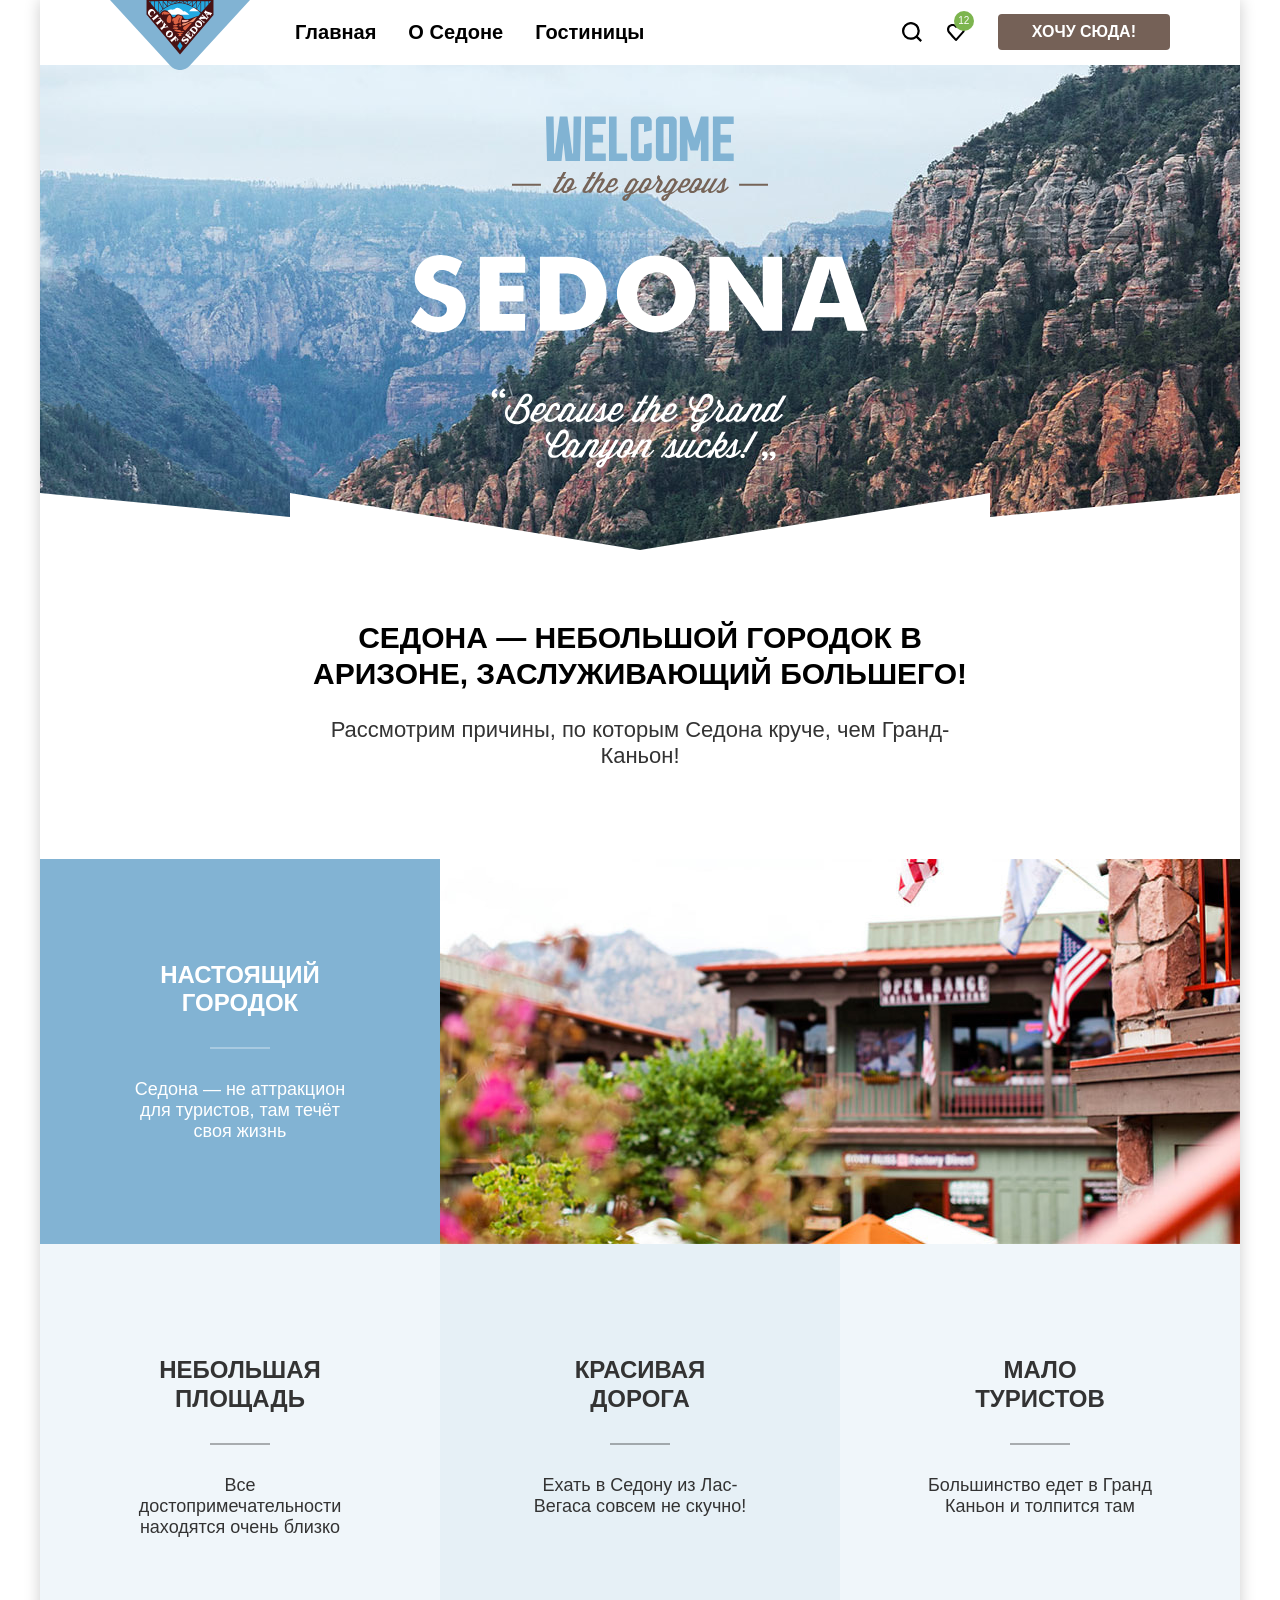
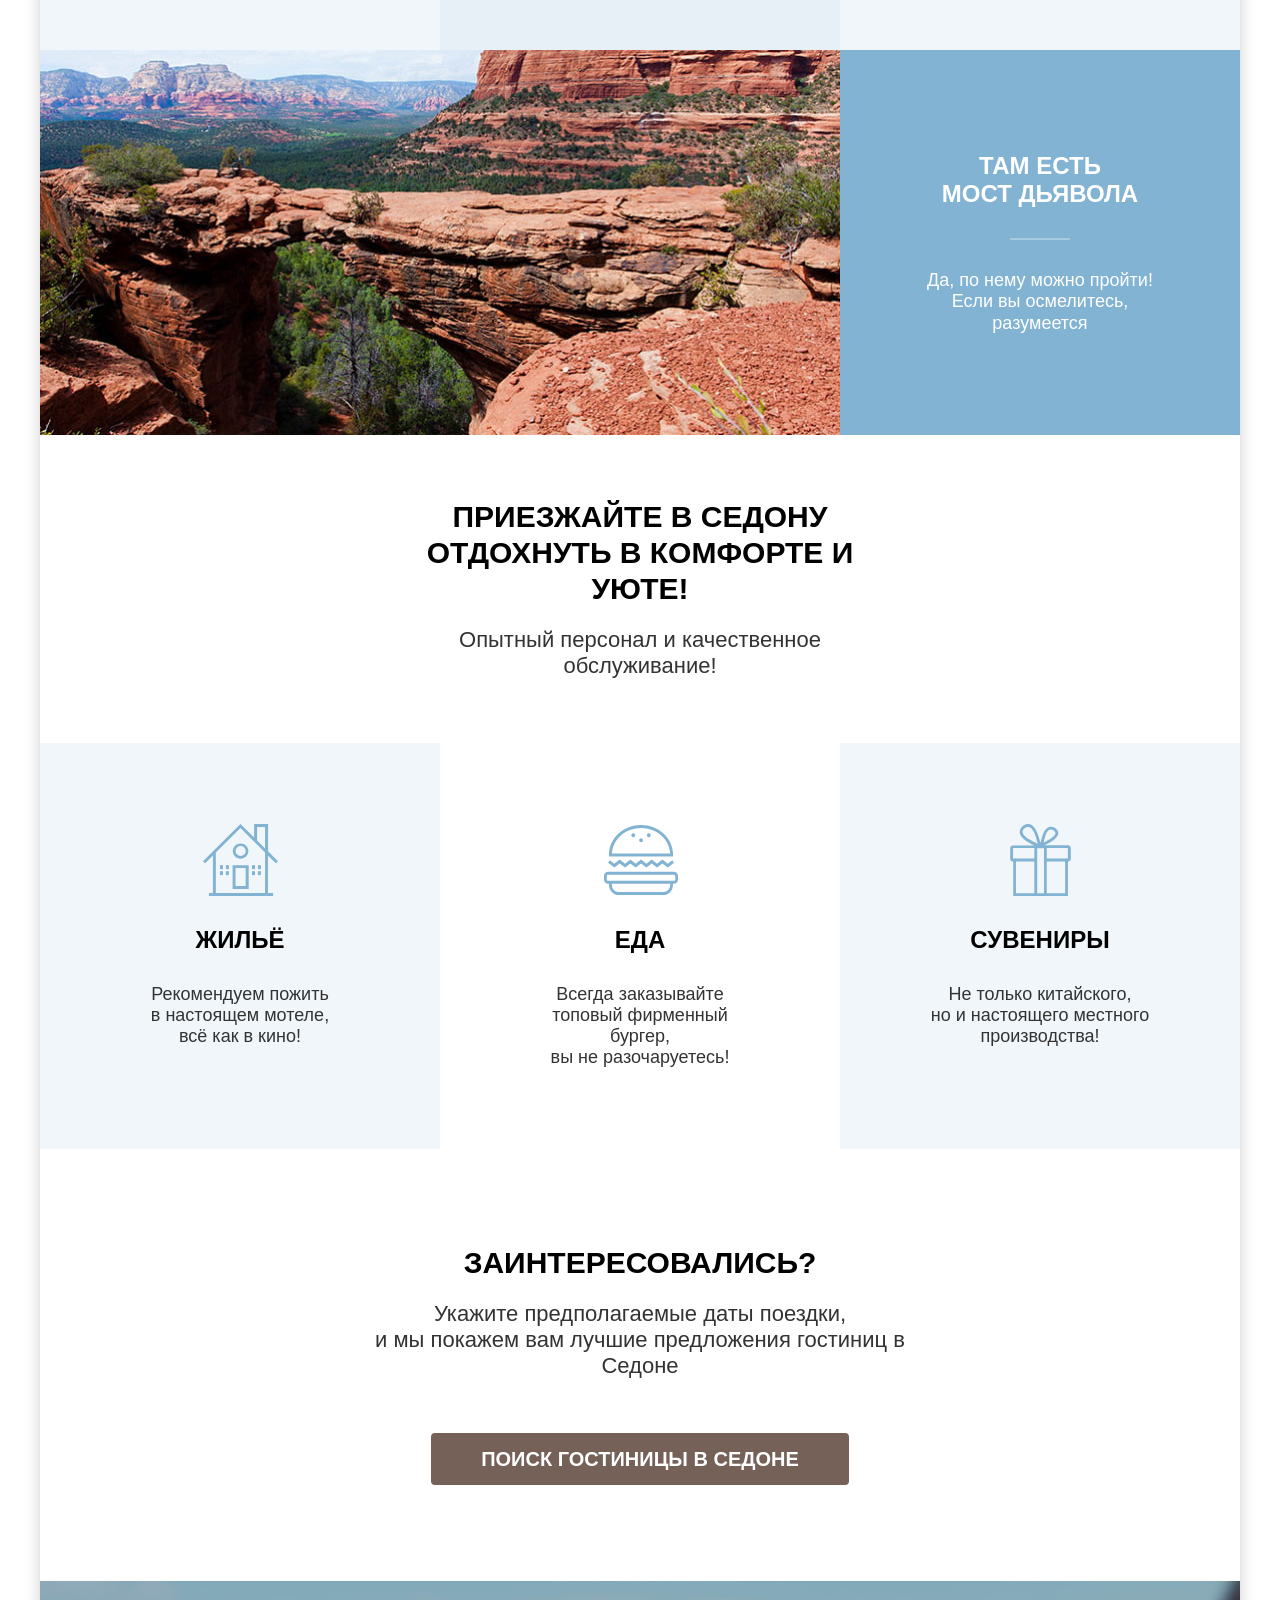
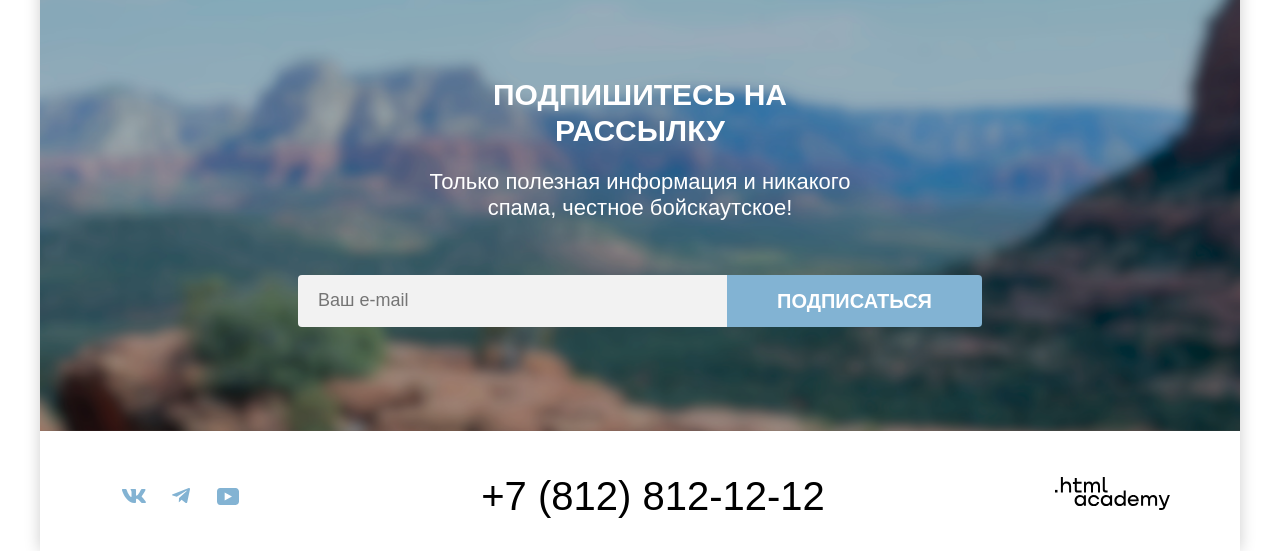
==== commit 54bfece5: "изменил маргин на паддинг на главной" ====
--- a/index.html
+++ b/index.html
@@ -133,7 +133,7 @@
           </ul>
         </section>
         <!-- Рекомендации по отдыху в Седоне -->
-        <section class="recomendation">
+        <section class="recomendation" data-test="service">
           <div class="recomendation-header">
             <h2 class="recomendation-headline">
               Приезжайте в Седону отдохнуть в комфорте и уюте!
@@ -151,7 +151,7 @@
             </li>
             <li class="recomendation-item food-item">
               <h3 class="headline-item">Еда</h3>
-              <p class="text-item">Всегда заказывайте<br> топовый фирменный бургер, вы не разочаруетесь!</p>
+              <p class="text-item">Всегда заказывайте<br> топовый фирменный бургер,<br> вы не разочаруетесь!</p>
             </li>
             <li class="recomendation-item souvenir-item">
               <h3 class="headline-item">Сувениры</h3>
--- a/styles/style.css
+++ b/styles/style.css
@@ -1,1290 +1,1290 @@
 @font-face {
-    src: url(../fonts/ptsans-400.woff2) format("woff2");
-    font-display: swap;
-    font-family: "PT Sans";
-    font-style: normal;
-    font-weight: 400;
+  src: url(../fonts/ptsans-400.woff2) format("woff2");
+  font-display: swap;
+  font-family: "PT Sans";
+  font-style: normal;
+  font-weight: 400;
 }
 
 @font-face {
-    src: url(../fonts/ptsans-700.woff2) format("woff2");
-    font-display: swap;
-    font-family: "PT Sans";
-    font-style: normal;
-    font-weight: 700;
+  src: url(../fonts/ptsans-700.woff2) format("woff2");
+  font-display: swap;
+  font-family: "PT Sans";
+  font-style: normal;
+  font-weight: 700;
 }
 
 html {
-    box-sizing: border-box;
-    height: 100vh;
+  box-sizing: border-box;
+  height: 100vh;
 }
 
 *,
 *::before,
 *::after {
-    box-sizing: inherit;
+  box-sizing: inherit;
 }
 
 img {
-    object-fit: contain;
-    max-width: 100%;
+  object-fit: contain;
+  max-width: 100%;
 }
 
 body {
-    min-width: 1200px;
-    min-height: 100%;
-    margin: 0;
-    background-color: #ffffff;
-    font-size: 18px;
-    font-family: "PT Sans", sans-serif;
-    line-height: 117%;
-    color: #333333;
+  min-width: 1200px;
+  min-height: 100%;
+  margin: 0;
+  background-color: #ffffff;
+  font-size: 18px;
+  font-family: "PT Sans", sans-serif;
+  line-height: 117%;
+  color: #333333;
 }
 
 .page-container {
-    box-shadow: 0 0 15px 0 rgba(0, 0, 0, 0.2);
-    display: flex;
-    flex-direction: column;
-    width: 1200px;
-    min-height: 100%;
-    margin: 0 auto;
-    background-color: #ffffff;
+  box-shadow: 0 0 15px 0 rgba(0, 0, 0, 0.2);
+  display: flex;
+  flex-direction: column;
+  width: 1200px;
+  min-height: 100%;
+  margin: 0 auto;
+  background-color: #ffffff;
 }
 
 .main-index {
-    flex-grow: 1;
-    max-width: 1200px;
+  flex-grow: 1;
+  max-width: 1200px;
 }
 
 .page-wrapper {
-    width: 1060px;
-    margin: 0 auto;
+  width: 1060px;
+  margin: 0 auto;
 }
 
 .page-header {
-    display: flex;
-    flex-wrap: wrap;
-    gap: 29px;
-    margin: 0 70px;
-    padding: 0;
+  display: flex;
+  flex-wrap: wrap;
+  gap: 29px;
+  padding: 0 70px;
+  margin: 0;
 }
 
 .logo-link {
-    display: block;
-    z-index: 0;
-    margin-bottom: -10px;
+  display: block;
+  z-index: 0;
+  margin-bottom: -10px;
 }
 
 .navigation {
-    display: flex;
-    flex-wrap: wrap;
-    justify-content: space-between;
-    flex-grow: 1;
-    height: fit-content;
-    margin: 0;
+  display: flex;
+  flex-wrap: wrap;
+  justify-content: space-between;
+  flex-grow: 1;
+  height: fit-content;
+  margin: 0;
 }
 
 .navigation-list {
-    height: fit-content;
-    margin: 0;
-    padding: 0;
-    list-style-type: none;
+  height: fit-content;
+  margin: 0;
+  padding: 0;
+  list-style-type: none;
 }
 
 .navigation-menu {
-    display: flex;
-    flex-wrap: wrap;
-    justify-content: flex-start;
+  display: flex;
+  flex-wrap: wrap;
+  justify-content: flex-start;
 }
 
 .navigation-user {
-    display: flex;
-    flex-wrap: wrap;
-    justify-content: flex-end;
+  display: flex;
+  flex-wrap: wrap;
+  justify-content: flex-end;
 }
 
 .navigation-item {
-    /* height: fit-content; */
-    margin: 0;
-    padding: 0;
+  /* height: fit-content; */
+  margin: 0;
+  padding: 0;
 }
 
 .navigation-link {
-    display: block;
-    position: relative;
-    padding: 20px 16px;
-    font-size: 20px;
-    font-weight: 700;
-    line-height: 120%;
-    color: #000000;
-    text-align: center;
-    text-decoration: none;
-    text-transform: capitalize;
+  display: block;
+  position: relative;
+  padding: 20px 16px;
+  font-size: 20px;
+  font-weight: 700;
+  line-height: 120%;
+  color: #000000;
+  text-align: center;
+  text-decoration: none;
+  text-transform: capitalize;
 }
 
 .navigation-menu .navigation-link::after {
-    transform-origin: bottom left;
-    content: '';
-    position: absolute;
-    bottom: 0;
-    left: 16px;
-    right: 16px;
-    transform: scaleX(0);
-    height: 2px;
-    transition: transform 0.3s ease;
-    background-color: #756257;
+  transform-origin: bottom left;
+  content: '';
+  position: absolute;
+  bottom: 0;
+  left: 16px;
+  right: 16px;
+  transform: scaleX(0);
+  height: 2px;
+  transition: transform 0.3s ease;
+  background-color: #756257;
 }
 
 .navigation-link:hover::after {
-    transform: scaleX(1);
+  transform: scaleX(1);
 }
 
 .navigation-user .navigation-link::before {
-    transform-origin: bottom left;
-    content: '';
-    position: absolute;
-    bottom: 0;
-    left: 16px;
-    right: 16px;
-    transform: scaleX(0);
-    height: 2px;
-    transition: transform 0.3s ease;
-    background-color: #756257;
+  transform-origin: bottom left;
+  content: '';
+  position: absolute;
+  bottom: 0;
+  left: 16px;
+  right: 16px;
+  transform: scaleX(0);
+  height: 2px;
+  transition: transform 0.3s ease;
+  background-color: #756257;
 }
 
 .navigation-user .navigation-link:hover::before {
-    transform: scaleX(1);
+  transform: scaleX(1);
 }
 
 .search-link {
-    display: flex;
-    justify-content: center;
-    align-items: center;
-    min-width: 44px;
-    min-height: 64px;
-    background-image: url(../images/icons/icon-search.svg);
-    background-repeat: no-repeat;
-    background-position: center;
-    background-size: 20px 20px;
+  display: flex;
+  justify-content: center;
+  align-items: center;
+  min-width: 44px;
+  min-height: 64px;
+  background-image: url(../images/icons/icon-search.svg);
+  background-repeat: no-repeat;
+  background-position: center;
+  background-size: 20px 20px;
 }
 
 .favorites-link {
-    display: flex;
-    justify-content: center;
-    align-items: center;
-    position: relative;
-    min-width: 44px;
-    min-height: 64px;
-    margin-right: 20px;
-    background-image: url(../images/icons/icon-favorites.svg);
-    background-repeat: no-repeat;
-    background-position: center;
-    background-size: 20px 20px;
+  display: flex;
+  justify-content: center;
+  align-items: center;
+  position: relative;
+  min-width: 44px;
+  min-height: 64px;
+  margin-right: 20px;
+  background-image: url(../images/icons/icon-favorites.svg);
+  background-repeat: no-repeat;
+  background-position: center;
+  background-size: 20px 20px;
 }
 
 .favorites-link::after {
-    content: "12";
-    display: flex;
-    justify-content: center;
-    align-items: center;
-    position: absolute;
-    top: 11px;
-    right: 4px;
-    width: 20px;
-    height: 20px;
-    background-color: #7db54f;
-    border-radius: 50%;
-    font-size: 10px;
-    font-weight: 400;
-    color: #ffffff;
+  content: "12";
+  display: flex;
+  justify-content: center;
+  align-items: center;
+  position: absolute;
+  top: 11px;
+  right: 4px;
+  width: 20px;
+  height: 20px;
+  background-color: #7db54f;
+  border-radius: 50%;
+  font-size: 10px;
+  font-weight: 400;
+  color: #ffffff;
 }
 
 .item-here {
-    display: flex;
-    align-items: center;
-    margin: auto;
+  display: flex;
+  align-items: center;
+  margin: auto;
 }
 
 .link-here {
-    outline: none;
-    display: flex;
-    justify-content: center;
-    align-items: center;
-    width: fit-content;
-    height: fit-content;
-    min-height: 36px;
-    margin: 0 auto;
-    padding: 8px 34px;
-    background-color: #756157;
-    border: none;
-    border-radius: 4px;
-    font-size: 16px;
-    font-weight: 700;
-    line-height: 125%;
-    color: #ffffff;
-    text-decoration: none;
-    text-transform: uppercase;
+  outline: none;
+  display: flex;
+  justify-content: center;
+  align-items: center;
+  width: fit-content;
+  height: fit-content;
+  min-height: 36px;
+  margin: 0 auto;
+  padding: 8px 34px;
+  background-color: #756157;
+  border: none;
+  border-radius: 4px;
+  font-size: 16px;
+  font-weight: 700;
+  line-height: 125%;
+  color: #ffffff;
+  text-decoration: none;
+  text-transform: uppercase;
 }
 
 .link-here:hover {
-    background-color: #615048;
+  background-color: #615048;
 }
 
 .link-here:focus {
-    background-color: #615048;
+  background-color: #615048;
 }
 
 .link-here:active {
-    background-color: #756157;
-    color: rgba(255, 255, 255, 0.3);
+  background-color: #756157;
+  color: rgba(255, 255, 255, 0.3);
 }
 
 .link-search-hotel {
-    outline: none;
-    display: flex;
-    justify-content: center;
-    align-items: center;
-    width: fit-content;
-    min-height: 52px;
-    margin: 0 auto;
-    padding: 8px 50px;
-    background-color: #756157;
-    border: none;
-    border-radius: 4px;
-    font-size: 20px;
-    font-weight: 700;
-    line-height: 180%;
-    color: #ffffff;
-    text-decoration: none;
-    text-transform: uppercase;
+  outline: none;
+  display: flex;
+  justify-content: center;
+  align-items: center;
+  width: fit-content;
+  min-height: 52px;
+  margin: 0 auto;
+  padding: 8px 50px;
+  background-color: #756157;
+  border: none;
+  border-radius: 4px;
+  font-size: 20px;
+  font-weight: 700;
+  line-height: 180%;
+  color: #ffffff;
+  text-decoration: none;
+  text-transform: uppercase;
 }
 
 .link-search-hotel:hover {
-    background-color: #615048;
+  background-color: #615048;
 }
 
 .link-search-hotel:focus {
-    background-color: #615048;
+  background-color: #615048;
 }
 
 .link-search-hotel:active {
-    background-color: #756157;
-    color: rgba(255, 255, 255, 0.3);
+  background-color: #756157;
+  color: rgba(255, 255, 255, 0.3);
 }
 
 .link-search-hotel:disabled {
-    background-color: #e5e5e5;
-    color: #ffffff;
+  background-color: #e5e5e5;
+  color: #ffffff;
 }
 
 .link-more-card {
-    background-color: #756157;
+  background-color: #756157;
 }
 
 .link-more-card:hover {
-    background-color: #615048;
+  background-color: #615048;
 }
 
 .link-more-card:focus {
-    background-color: #615048;
+  background-color: #615048;
 }
 
 .link-more-card:active {
-    background-color: #756157;
-    color: rgba(255, 255, 255, 0.3);
+  background-color: #756157;
+  color: rgba(255, 255, 255, 0.3);
 }
 
 .link-more-card:disabled {
-    background-color: #e5e5e5;
-    color: #ffffff;
+  background-color: #e5e5e5;
+  color: #ffffff;
 }
 
 .promo {
-    width: 1200px;
-    height: 485px;
-    padding-top: 51px;
-    background-color: #82B3D3;
-    background-image: url("../images/divider.svg"), url("../images/index-background.jpg");
-    background-repeat: no-repeat, no-repeat;
-    background-position: bottom center, center center;
-    background-size: 100% auto, cover;
-    text-align: center;
-    vertical-align: middle;
+  width: 1200px;
+  height: 485px;
+  padding-top: 51px;
+  background-color: #82B3D3;
+  background-image: url("../images/divider.svg"), url("../images/index-background.jpg");
+  background-repeat: no-repeat, no-repeat;
+  background-position: bottom center, center center;
+  background-size: 100% auto, cover;
+  text-align: center;
+  vertical-align: middle;
 }
 
 .promo-image {
-    display: inline-block;
-    vertical-align: middle;
+  display: inline-block;
+  vertical-align: middle;
 }
 
 .promo-headline {
-    margin: 0 0 25px;
-    padding: 0;
-    font-size: 30px;
-    font-family: inherit;
-    font-weight: 700;
-    line-height: 120%;
-    color: #000000;
-    text-align: center;
-    text-transform: uppercase;
+  margin: 0;
+  padding: 0 0 25px;
+  font-size: 30px;
+  font-family: inherit;
+  font-weight: 700;
+  line-height: 120%;
+  color: #000000;
+  text-align: center;
+  text-transform: uppercase;
 }
 
 .recomendation-headline {
-    margin: 0 0 20px;
-    padding: 0;
-    font-size: 30px;
-    font-family: inherit;
-    font-weight: 700;
-    line-height: 120%;
-    color: #000000;
-    text-align: center;
-    text-transform: uppercase;
+  margin: 0 0 20px;
+  padding: 0;
+  font-size: 30px;
+  font-family: inherit;
+  font-weight: 700;
+  line-height: 120%;
+  color: #000000;
+  text-align: center;
+  text-transform: uppercase;
 }
 
 .text-white {
-    margin: 0;
-    padding: 0;
-    font-size: 18px;
-    font-family: inherit;
-    font-weight: 400;
-    line-height: 117%;
-    color: #fff;
-    text-align: center;
+  margin: 0;
+  padding: 0;
+  font-size: 18px;
+  font-family: inherit;
+  font-weight: 400;
+  line-height: 117%;
+  color: #fff;
+  text-align: center;
 }
 
 .text-item {
-    margin: 0;
-    padding: 0;
-    font-weight: 400;
-    text-align: center;
+  margin: 0;
+  padding: 0;
+  font-weight: 400;
+  text-align: center;
 }
 
 .headline-item {
-    margin: 0 0 30px;
-    padding: 0;
-    font-size: 24px;
-    font-family: inherit;
-    font-weight: 700;
-    line-height: 117%;
-    color: #000000;
-    text-align: center;
-    text-transform: uppercase;
+  margin: 0 0 30px;
+  padding: 0;
+  font-size: 24px;
+  font-family: inherit;
+  font-weight: 700;
+  line-height: 117%;
+  color: #000000;
+  text-align: center;
+  text-transform: uppercase;
 }
 
 .promo-text,
 .recomendation-text {
-    margin: 0;
-    padding: 0;
-    font-size: 22px;
-    font-family: inherit;
-    font-weight: 400;
-    line-height: 118%;
-    color: #333;
-    text-align: center;
+  margin: 0;
+  padding: 0;
+  font-size: 22px;
+  font-family: inherit;
+  font-weight: 400;
+  line-height: 118%;
+  color: #333;
+  text-align: center;
+}
+
+.advantages {
+  padding: 70px 0 0;
 }
 
 .advantages-header {
-    padding: 69px 270px 90px;
-    text-align: center;
+  padding: 0 270px 90px;
+  text-align: center;
 }
 
 .subscribe-title {
-    max-width: 445px;
-    margin: 0 auto;
-    margin-bottom: 20px;
-    padding: 0;
-    font-size: 30px;
-    font-family: inherit;
-    font-weight: 700;
-    line-height: 120%;
-    color: #000000;
-    text-align: center;
-    text-transform: uppercase;
+  max-width: 445px;
+  margin: 0 auto;
+  margin-bottom: 20px;
+  padding: 0;
+  font-size: 30px;
+  font-family: inherit;
+  font-weight: 700;
+  line-height: 120%;
+  color: #000000;
+  text-align: center;
+  text-transform: uppercase;
 }
 
 .subscribe-title-index {
-    color: #ffffff;
+  color: #ffffff;
 }
 
 .sorting-title {
-    max-width: 445px;
-    margin: 0;
-    padding: 0;
-    font-size: 30px;
-    font-family: inherit;
-    font-weight: 700;
-    line-height: 120%;
-    color: #000000;
-    text-transform: uppercase;
+  max-width: 445px;
+  margin: 0;
+  padding: 0;
+  font-size: 30px;
+  font-family: inherit;
+  font-weight: 700;
+  line-height: 120%;
+  color: #000000;
+  text-transform: uppercase;
 }
 
 .advantages-list {
-    display: flex;
-    flex-wrap: wrap;
-    margin: 0;
-    padding: 0;
-    list-style: none;
+  display: flex;
+  flex-wrap: wrap;
+  margin: 0;
+  padding: 0;
+  list-style: none;
 }
 
 .advantages-item {
-    display: block;
-    width: 400px;
-    min-height: 385px;
-    padding: 112.5px 85px;
-    text-align: center;
+  display: block;
+  width: 400px;
+  min-height: 385px;
+  padding: 112.5px 85px;
+  text-align: center;
+}
+
+.advantages-item-text {
+  display: block;
+  align-items: stretch;
+  width: 400px;
+  padding: 102px 85px 101px;
+  height: fit-content;
 }
 
 .advantages-item-image {
-}
-
-.advantages-item-text {
-    display: block;
-    align-items: stretch;
-    width: 400px;
-    padding: 102px 85px 101px;
-    height: fit-content;
-}
-
-.advantages-item-image {
-    display: flex;
-    width: 100%;
-    padding: 0;
-    background-color: #82B3D3;
+  display: flex;
+  width: 100%;
+  padding: 0;
+  background-color: #82B3D3;
 }
 
 .small-hr {
-    width: 60px;
-    height: 2px;
-    margin: 30px auto;
-    background-color: rgba(255, 255, 255, 0.3);
-    border: none;
+  width: 60px;
+  height: 2px;
+  margin: 30px auto;
+  background-color: rgba(255, 255, 255, 0.3);
+  border: none;
 }
 
 .small-dark-hr {
-    background-color: rgba(0, 0, 0, 0.3);
+  background-color: rgba(0, 0, 0, 0.3);
 }
 
 
 .advatages-title {
-    margin: 0;
-    padding: 0;
-    font-size: 24px;
-    font-family: inherit;
-    font-weight: 700;
-    line-height: 117%;
-    text-align: center;
-    text-transform: uppercase;
+  margin: 0;
+  padding: 0;
+  font-size: 24px;
+  font-family: inherit;
+  font-weight: 700;
+  line-height: 117%;
+  text-align: center;
+  text-transform: uppercase;
 }
 
 .advantages-list li:first-child,
 .advantages-list li:last-child {
-    background-color: #82B3D3;
-    color: #ffffff;
+  background-color: #82B3D3;
+  color: #ffffff;
 }
 
 .advantages-list li:nth-child(2n):not(:last-child) {
-    background-color: rgba(131, 179, 211, 0.12);
+  background-color: rgba(131, 179, 211, 0.12);
 }
 
 .advantages-list li:nth-child(odd):not(:first-child):not(:last-child) {
-    background-color: rgba(131, 179, 211, 0.2);
+  background-color: rgba(131, 179, 211, 0.2);
 }
 
 .recomendation-list {
-    display: flex;
-    flex-wrap: wrap;
-    margin: 0;
-    padding: 0;
-    list-style: none;
+  display: flex;
+  flex-wrap: wrap;
+  margin: 0;
+  padding: 0;
+  list-style: none;
 }
 
 .recomendation-header {
-    padding: 64px 347px;
-    font-size: 22px;
-    text-align: center;
+  padding: 64px 347px;
+  font-size: 22px;
+  text-align: center;
 }
 
 .recomendation-item {
-    width: 400px;
-    padding: 81px 85px;
-    text-align: center;
+  width: 400px;
+  padding: 81px 85px;
+  text-align: center;
 }
 
 .recomendation-item::before {
-    content: "";
-    display: block;
-    width: 75px;
-    height: 72px;
-    margin: 0 auto 30px;
-    background-repeat: no-repeat;
-    background-position: center;
-    background-size: 75px 72px;
+  content: "";
+  display: block;
+  width: 75px;
+  height: 72px;
+  margin: 0 auto 30px;
+  background-repeat: no-repeat;
+  background-position: center;
+  background-size: 75px 72px;
 }
 
 .housing-item::before {
-    background-image: url(../images/icons/house.svg);
+  background-image: url(../images/icons/house.svg);
 }
 
 .food-item::before {
-    background-image: url(../images/icons/food.svg);
+  background-image: url(../images/icons/food.svg);
 }
 
 .souvenir-item::before {
-    background-image: url(../images/icons/souvenir.svg);
+  background-image: url(../images/icons/souvenir2.svg);
 }
 
 
 .recomendation-item:nth-child(odd) {
-    background-color: rgba(131, 179, 211, 0.12);
+  background-color: rgba(131, 179, 211, 0.12);
 }
 
 .offer {
-    padding: 96px 304px;
-    text-align: center;
+  padding: 96px 304px;
+  text-align: center;
 }
 
 .offer-headline {
-    margin: 0 0 20px;
-    font-size: 30px;
-    font-family: inherit;
-    font-weight: 700;
-    line-height: 120%;
-    color: #000000;
-    text-align: center;
-    text-transform: uppercase;
+  margin: 0 0 20px;
+  font-size: 30px;
+  font-family: inherit;
+  font-weight: 700;
+  line-height: 120%;
+  color: #000000;
+  text-align: center;
+  text-transform: uppercase;
 }
 
 .offer-text {
-    margin: 0 0 54px;
-    padding: 0;
-    font-size: 22px;
-    line-height: 118%;
+  margin: 0 0 54px;
+  padding: 0;
+  font-size: 22px;
+  line-height: 118%;
 }
 
 .subscribe {
-    margin: 0 auto;
-    padding: 96px 258px 104px;
-    color: #333333;
-    text-align: center;
+  margin: 0 auto;
+  padding: 96px 258px 104px;
+  color: #333333;
+  text-align: center;
 }
 
 .subscribe-index {
-    background-color: #756157;
-    background-image: url(../images/subscribe.jpg);
-    background-repeat: no-repeat;
-    /* background-position: center center; */
-    background-size: cover;
-    color: #ffffff;
+  background-color: #756157;
+  background-image: url(../images/subscribe.jpg);
+  background-repeat: no-repeat;
+  /* background-position: center center; */
+  background-size: cover;
+  color: #ffffff;
 }
 
 .subscribe-text {
-    max-width: 475px;
-    margin: 0 auto 54px;
-    padding: 0;
-    font-size: 22px;
-    font-family: inherit;
-    font-weight: 400;
-    line-height: 118%;
-    color: #333333;
-    text-align: center;
+  max-width: 475px;
+  margin: 0 auto 54px;
+  padding: 0;
+  font-size: 22px;
+  font-family: inherit;
+  font-weight: 400;
+  line-height: 118%;
+  color: #333333;
+  text-align: center;
 }
 
 .subscribe-text-index {
-    color: #ffffff;
+  color: #ffffff;
 }
 
 .subscribe-form {
-    display: flex;
+  display: flex;
 }
 
 .subscribe-input {
-    width: 452px;
-    padding: 12px 20px;
-    background-color: #f2f2f2;
-    border: 0;
-    border-radius: 4px 0 0 4px;
-    font-size: 18px;
-    font-family: inherit;
-    font-weight: 400;
-    line-height: 133%;
-    color: #000000;
+  width: 452px;
+  padding: 12px 20px;
+  background-color: #f2f2f2;
+  border: 0;
+  border-radius: 4px 0 0 4px;
+  font-size: 18px;
+  font-family: inherit;
+  font-weight: 400;
+  line-height: 133%;
+  color: #000000;
 }
 
 .subscribe-input:not(:placeholder-shown):invalid {
-    color: #ff0000;
+  color: #ff0000;
 }
 
 .subscribe-button {
-    outline: none;
-    padding: 8px 50px;
-    background-color: #82b3d3;
-    cursor: pointer;
-    border: none;
-    border-radius: 0 4px 4px 0;
-    font-size: 20px;
-    font-family: inherit;
-    font-weight: 700;
-    line-height: 180%;
-    color: #ffffff;
-    text-align: center;
-    text-transform: uppercase;
+  outline: none;
+  padding: 8px 50px;
+  background-color: #82b3d3;
+  cursor: pointer;
+  border: none;
+  border-radius: 0 4px 4px 0;
+  font-size: 20px;
+  font-family: inherit;
+  font-weight: 700;
+  line-height: 180%;
+  color: #ffffff;
+  text-align: center;
+  text-transform: uppercase;
 }
 
 .subscribe-button:hover {
-    background-color: #68A2CA;
+  background-color: #68A2CA;
 }
 
 .subscribe-button:focus {
-    background-color: #68A2CA;
+  background-color: #68A2CA;
 }
 
 .subscribe-button:active {
-    background-color: #68A2CA;
-    color: rgba(255, 255, 255, 0.3);
+  background-color: #68A2CA;
+  color: rgba(255, 255, 255, 0.3);
 }
 
 .subscribe-button:disabled {
-    background-color: #e5e5e5;
-    color: #ffffff;
+  background-color: #e5e5e5;
+  color: #ffffff;
 }
 
 .page-footer {
-    display: flex;
-    flex-wrap: wrap;
-    justify-content: space-between;
-    align-items: center;
-    padding: 45px 70px 35px;
+  display: flex;
+  flex-wrap: wrap;
+  justify-content: space-between;
+  align-items: center;
+  padding: 45px 70px 35px;
 }
 
 .footer-social {
-    display: flex;
-    margin: 0;
+  display: flex;
+  margin: 0;
 }
 
 .footer-social-list {
-    display: flex;
-    align-items: center;
-    flex-basis: 142px;
-    margin: 0;
-    padding: 0;
-    list-style: none;
+  display: flex;
+  align-items: center;
+  flex-basis: 142px;
+  margin: 0;
+  padding: 0;
+  list-style: none;
 }
 
 .footer-social-item {
-    align-items: center;
-    margin: 0;
-    padding: 0;
+  align-items: center;
+  margin: 0;
+  padding: 0;
 }
 
 .social-link {
-    display: flex;
-    justify-content: center;
-    align-items: center;
-    width: 47px;
-    height: 40px;
+  display: flex;
+  justify-content: center;
+  align-items: center;
+  width: 47px;
+  height: 40px;
 }
 
 .social-link:hover path {
-    fill: #68A2CA;
+  fill: #68A2CA;
 }
 
 .social-link:focus path {
-    fill: #68A2CA;
+  fill: #68A2CA;
 }
 
 .social-link:active path {
-    fill: #68A2CA;
-    opacity: 0.3;
+  fill: #68A2CA;
+  opacity: 0.3;
 }
 
 .address {
-    display: flex;
-    flex-direction: column;
-    flex-wrap: wrap;
+  display: flex;
+  flex-direction: column;
+  flex-wrap: wrap;
 }
 
 .phone {
-    font-size: 40px;
-    font-style: normal;
-    line-height: 100%;
-    color: #000000;
-    text-align: center;
-    text-decoration: none;
-    text-transform: uppercase;
+  font-size: 40px;
+  font-style: normal;
+  line-height: 100%;
+  color: #000000;
+  text-align: center;
+  text-decoration: none;
+  text-transform: uppercase;
 }
 
 .phone:hover {
-    color: #756157;
+  color: #756157;
 }
 
 .phone:focus {
-    color: #756157;
+  color: #756157;
 }
 
 .phone:active {
-    opacity: 0.3;
-    color: #756157;
+  opacity: 0.3;
+  color: #756157;
 }
 
 .copyright-link {
-    display: block;
+  display: block;
 }
 
 .copyright-link:hover path {
-    fill: #756157;
+  fill: #756157;
 }
 
 .copyright-link:focus path {
-    fill: #756157;
+  fill: #756157;
 }
 
 .copyright-link:active path {
-    fill: #756157;
-    opacity: 0.3;
+  fill: #756157;
+  opacity: 0.3;
 }
 
 .visually-hidden {
-    position: absolute;
-    overflow: hidden;
-    clip: rect(0 0 0 0);
-    clip-path: inset(100%);
-    width: 1px;
-    height: 1px;
-    margin: -1px;
-    padding: 0;
-    border: 0;
-    white-space: nowrap;
+  position: absolute;
+  overflow: hidden;
+  clip: rect(0 0 0 0);
+  clip-path: inset(100%);
+  width: 1px;
+  height: 1px;
+  margin: -1px;
+  padding: 0;
+  border: 0;
+  white-space: nowrap;
 }
 
 /* Страница каталога */
 
 .page-catalog {
-    margin-bottom: 50px;
-    padding: 35px 70px 70px;
-    background-color: #756157;
-    background-image: url(../images/filter.jpg);
-    background-repeat: no-repeat;
-    background-position: center center;
-    background-size: cover;
-    color: #ffffff;
+  margin-bottom: 50px;
+  padding: 35px 70px 70px;
+  background-color: #756157;
+  background-image: url(../images/filter.jpg);
+  background-repeat: no-repeat;
+  background-position: center center;
+  background-size: cover;
+  color: #ffffff;
 }
 
 .catalog-title {
-    margin: 0 0 8px;
-    font-size: 60px;
-    font-weight: 700;
-    line-height: 130%;
-    color: #ffffff;
+  margin: 0 0 8px;
+  font-size: 60px;
+  font-weight: 700;
+  line-height: 130%;
+  color: #ffffff;
 }
 
 .breadcrumbs {
-    display: flex;
-    align-items: center;
-    gap: 10px;
-    margin: 0;
-    margin-bottom: 40px;
-    padding: 0;
-    color: #242424;
-    list-style-type: none;
+  display: flex;
+  align-items: center;
+  gap: 10px;
+  margin: 0;
+  margin-bottom: 40px;
+  padding: 0;
+  color: #242424;
+  list-style-type: none;
 }
 
 .breadcrumbs-link {
-    display: flex;
-    row-gap: 10px;
-    font-size: 16px;
-    font-family: inherit;
-    font-weight: 400;
-    line-height: 131%;
-    color: #ffffff;
-    text-decoration: none;
+  display: flex;
+  row-gap: 10px;
+  font-size: 16px;
+  font-family: inherit;
+  font-weight: 400;
+  line-height: 131%;
+  color: #ffffff;
+  text-decoration: none;
 }
 
 .breadcrumbs-link-home {
-    display: block;
-    min-width: 13px;
-    height: 15px;
-    background-image: url(../images/icons/breadcrumbs-home.svg);
-    background-repeat: no-repeat;
-    background-position: center calc(50% + 1px);
+  display: block;
+  min-width: 13px;
+  height: 15px;
+  background-image: url(../images/icons/breadcrumbs-home.svg);
+  background-repeat: no-repeat;
+  background-position: center calc(50% + 1px);
 }
 
 .breadcrumbs-item {
-    display: flex;
-    min-height: 21px;
-    flex-wrap: wrap;
-    align-items: center;
-    gap: 10px;
+  display: flex;
+  min-height: 21px;
+  flex-wrap: wrap;
+  align-items: center;
+  gap: 10px;
 }
 
 .breadcrumbs-item::after {
-    content: "";
-    display: block;
-    width: 8px;
-    height: 20px;
-    background-image: url(../images/icons/arrow-breadcrumbs.svg);
+  content: "";
+  display: block;
+  width: 8px;
+  height: 20px;
+  background-image: url(../images/icons/arrow-breadcrumbs.svg);
 }
 
 .breadcrumbs-item:last-child::after {
-    display: none;
+  display: none;
 }
 
 /* Секция Фильтра */
 
 .filter-section {
-    display: block;
+  display: block;
 }
 
 .filter-buttons {
-    display: flex;
-    flex-direction: column;
-    justify-content: flex-start;
-    gap: 32px;
-    flex-basis: 191px;
-    height: 100%;
-    margin: 0;
-    margin-top: 56px;
-    padding: 0;
-    border: none;
+  display: flex;
+  flex-direction: column;
+  justify-content: flex-start;
+  gap: 32px;
+  flex-basis: 191px;
+  height: 100%;
+  margin: 0;
+  margin-top: 56px;
+  padding: 0;
+  border: none;
 }
 
 .filter-item {
-    font-size: 18px;
-    font-weight: 400;
-    line-height: 128%;
+  font-size: 18px;
+  font-weight: 400;
+  line-height: 128%;
 }
 
 .filter-form {
-    display: flex;
-    flex-wrap: wrap;
+  display: flex;
+  flex-wrap: wrap;
 }
 
 .filter-title {
-    margin: 0 0 32px;
-    padding: 0;
-    font-size: 20px;
-    font-weight: 700;
-    line-height: 120%;
-    text-transform: capitalize;
+  margin: 0 0 32px;
+  padding: 0;
+  font-size: 20px;
+  font-weight: 700;
+  line-height: 120%;
+  text-transform: capitalize;
 }
 
 .sorting-title {
-    font-size: 30px;
-    font-weight: 700;
-    line-height: 120%;
-    color: #000000;
-    text-transform: uppercase;
+  font-size: 30px;
+  font-weight: 700;
+  line-height: 120%;
+  color: #000000;
+  text-transform: uppercase;
 }
 
 .select-control {
-    outline: none;
-    flex-basis: 292px;
-    margin-right: 70px;
-    margin-left: auto;
-    padding: 14px 20px;
-    background: url(../images/icons/select-arrow.svg) no-repeat right 20px center;
-    border: 2px solid #e5e5e5;
-    border-radius: 4px;
-    font-size: 18px;
-    font-family: inherit;
-    font-weight: 400;
-    line-height: 117%;
-    color: #333333;
-}
-
-.select-control {
-    -webkit-appearance: none;
-    -moz-appearance: none;
-    appearance: none;
+  outline: none;
+  flex-basis: 292px;
+  margin-right: 70px;
+  margin-left: auto;
+  padding: 12px 18px;
+  background: url(../images/icons/select-arrow.svg) no-repeat right 18px center;
+  border: 2px solid #e5e5e5;
+  border-radius: 4px;
+  font-size: 18px;
+  font-family: inherit;
+  font-weight: 400;
+  line-height: 117%;
+  color: #333333;
+  -webkit-appearance: none;
+  -moz-appearance: none;
+  appearance: none;
 }
 
 /* Для IE */
 .select-control::-ms-expand {
-    display: none;
+  display: none;
 }
 
 
 .select-control:hover {
-    border-color: #68A2CA;
+  border-color: #68A2CA;
 }
 
 .select-control:focus {
-    border-color: #68A2CA;
+  border-color: #68A2CA;
 }
 
 .select-control:disabled {
-    opacity: 0.3;
-    border-color: rgba(0, 0, 0, 0.3);
+  opacity: 0.3;
+  border-color: rgba(0, 0, 0, 0.3);
 }
 
 
 .button-apply {
-    outline: none;
-    background-color: #82B3D3;
-    border: none;
+  outline: none;
+  background-color: #82B3D3;
+  border: none;
 }
 
 .button-apply:hover {
-    background-color: #68A2CA;
+  background-color: #68A2CA;
 }
 
 .button-apply:focus {
-    background-color: #68A2CA;
+  background-color: #68A2CA;
 }
 
 .button-apply:active {
-    background-color: #68A2CA;
+  background-color: #68A2CA;
 }
 
 .button-apply:disabled {
-    background-color: #e5e5e5;
+  background-color: #e5e5e5;
 }
 
 .button-reset {
-    outline: none;
-    background-color: transparent;
-    border: none;
+  outline: none;
+  background-color: transparent;
+  border: none;
 }
 
 .button-reset:hover {
-    opacity: 0.6;
+  opacity: 0.6;
 }
 
 .button-reset:focus {
-    outline: 3px solid #82B3D3;
+  outline: 3px solid #82B3D3;
 }
 
 .button-reset:active {
-    color: rgba(255, 255, 255, 0.3);
+  color: rgba(255, 255, 255, 0.3);
 }
 
 .button-reset:disabled {
-    opacity: 0.1;
+  opacity: 0.1;
 }
 
 .button-mini {
-    padding: 8px 50px;
-    cursor: pointer;
-    border-radius: 4px;
-    font-size: 16px;
-    font-family: inherit;
-    font-weight: 700;
-    line-height: 125%;
-    color: #ffffff;
-    text-align: center;
-    text-decoration: none;
-    text-transform: uppercase;
+  padding: 8px 50px;
+  cursor: pointer;
+  border-radius: 4px;
+  font-size: 16px;
+  font-family: inherit;
+  font-weight: 700;
+  line-height: 125%;
+  color: #ffffff;
+  text-align: center;
+  text-decoration: none;
+  text-transform: uppercase;
 }
 
 .hotel {
-    flex-grow: 1;
+  flex-grow: 1;
 }
 
 .filter-list,
 .pagination,
 .display-list,
 .catalog-list {
-    margin: 0;
-    padding: 0;
-    list-style: none;
+  margin: 0;
+  padding: 0;
+  list-style: none;
 }
 
 .filter-list {
-    display: flex;
-    flex-direction: column;
-    gap: 16px;
+  display: flex;
+  flex-direction: column;
+  gap: 16px;
 }
 
 .filter-checkbox {
-    width: 150px;
-    margin: 0;
-    margin-right: 70px;
-    padding: 0;
-    border: none;
+  width: 150px;
+  margin: 0;
+  margin-right: 70px;
+  padding: 0;
+  border: none;
 }
 
 .catalog-checked {
-    display: flex;
-    align-items: center;
-    gap: 16px;
-    width: 100%;
-    margin: 0;
-    padding: 0;
-    cursor: pointer;
+  display: flex;
+  align-items: center;
+  gap: 16px;
+  width: 100%;
+  margin: 0;
+  padding: 0;
+  cursor: pointer;
 }
 
 .catalog-checked:hover {
-    opacity: 0.6;
+  opacity: 0.6;
 }
 
 .catalog-checked:active {
-    opacity: 0.3;
+  opacity: 0.3;
 }
 
 
 
 .control-mark-check {
-    display: block;
-    position: relative;
-    width: 20px;
-    height: 20px;
-    background-color: #ffffff;
-    border-radius: 4px;
+  display: block;
+  position: relative;
+  width: 20px;
+  height: 20px;
+  background-color: #ffffff;
+  border-radius: 4px;
 }
 
 .filter-input:focus-visible + .control-mark-check {
-    outline: 3px solid #83B3D3;
+  outline: 3px solid #83B3D3;
 }
 
 .filter-input:focus-visible + .control-mark-radio {
-    outline: 3px solid #83B3D3;
+  outline: 3px solid #83B3D3;
 }
 
 .control-mark-check::after {
-    content: "";
-    display: none;
-    width: 13px;
-    height: 20px;
-    margin: auto;
-    background-image: url(../images/icons/tick.svg);
-    background-repeat: no-repeat;
-    background-position: center center;
-    background-size: contain;
+  content: "";
+  display: none;
+  width: 13px;
+  height: 20px;
+  margin: auto;
+  background-image: url(../images/icons/tick.svg);
+  background-repeat: no-repeat;
+  background-position: center center;
+  background-size: contain;
 }
 
 
 .filter-radio {
-    width: 150px;
-    margin: 0;
-    padding: 0;
-    border: none;
+  width: 150px;
+  margin: 0;
+  padding: 0;
+  border: none;
 }
 
 .catalog-radio {
-    display: flex;
-    align-items: center;
-    gap: 16px;
-    width: 100%;
-    margin: 0;
-    padding: 0;
-    cursor: pointer;
+  display: flex;
+  align-items: center;
+  gap: 16px;
+  width: 100%;
+  margin: 0;
+  padding: 0;
+  cursor: pointer;
 }
 
 .catalog-radio:hover {
-    opacity: 0.6;
+  opacity: 0.6;
 }
 
 .catalog-radio:active {
-    opacity: 0.3;
+  opacity: 0.3;
 }
 
 .control-mark-radio {
-    display: block;
-    position: relative;
-    width: 20px;
-    height: 20px;
-    background-color: #ffffff;
-    border-radius: 50%;
+  display: block;
+  position: relative;
+  width: 20px;
+  height: 20px;
+  background-color: #ffffff;
+  border-radius: 50%;
 }
 
 .control-mark-radio::after {
-    content: "";
-    display: none;
-    width: 10px;
-    height: 10px;
-    margin: auto;
-    background-color: #3F5E72;
-    border-radius: 50%;
+  content: "";
+  display: none;
+  width: 10px;
+  height: 10px;
+  margin: auto;
+  background-color: #3F5E72;
+  border-radius: 50%;
 }
 
 
 
 .filter-price {
-    display: grid;
-    align-items: flex-start;
-    row-gap: 46px;
-    flex-basis: 288px;
-    grid-template-rows: auto min-content;
-    grid-template-columns: 1fr 1fr;
-    grid-auto-rows: auto;
-    height: 100%;
-    margin: 0;
-    margin-right: 70px;
-    margin-left: auto;
-    padding: 0;
-    border: none;
+  display: grid;
+  align-items: flex-start;
+  row-gap: 44px;
+  flex-basis: 288px;
+  grid-template-rows: auto min-content;
+  grid-template-columns: 1fr 1fr;
+  grid-template-rows: 48px auto;
+  grid-auto-rows: auto;
+  height: 100%;
+  margin: 0;
+  margin-right: 70px;
+  margin-left: auto;
+  padding: 0;
+  border: none;
 }
 
 .filter-input {
-    width: 20px;
-    margin: 0;
-    border-radius: 4px;
+  width: 20px;
+  margin: 0;
+  border-radius: 4px;
 }
 
 .filter-input:hover,
 .filter-label:hover {
-    opacity: 0.6;
+  opacity: 0.6;
 }
 
 .filter-input:focus {
-    border: 3px solid #83B3D3;
+  border: 3px solid #83B3D3;
 }
 
 .filter-input:active,
 .filter-label:active {
-    color: rgba(255, 255, 255, 0.3);
+  color: rgba(255, 255, 255, 0.3);
 }
 
 .filter-input:checked + .control-mark-check::after {
-    display: block;
-    position: absolute;
-    top: 50%;
-    left: 50%;
-    transform: translate(-50%, -50%);
+  display: block;
+  position: absolute;
+  top: 50%;
+  left: 50%;
+  transform: translate(-50%, -50%);
 }
 
 .filter-input:checked + .control-mark-radio::after {
-    display: block;
-    position: absolute;
-    top: 50%;
-    left: 50%;
-    transform: translate(-50%, -50%);
+  display: block;
+  position: absolute;
+  top: 50%;
+  left: 50%;
+  transform: translate(-50%, -50%);
 }
 
 .price-input {
-    outline: 3px solid transparent;
-    width: 143px;
-    margin: 0;
-    padding: 12px 20px;
-    background-color: #f2f2f2;
-    border: none;
-    font-size: 18px;
-    font-family: inherit;
-    font-weight: 700;
-    color: #000000;
+  outline: 3px solid transparent;
+  width: 143px;
+  margin: 0;
+  padding: 12px 20px;
+  background-color: #f2f2f2;
+  border: none;
+  font-size: 18px;
+  font-family: inherit;
+  font-weight: 700;
+  color: #000000;
 }
 
 /* Убираем стрелки в Chrome, Safari, Edge, Opera */
 .price-input::-webkit-outer-spin-button,
 .price-input::-webkit-inner-spin-button {
-    -webkit-appearance: none;
-    margin: 0;
+  -webkit-appearance: none;
+  margin: 0;
 }
 
 /* Убираем стрелки в Firefox */
 .price-input {
-    -moz-appearance: textfield;
+  -moz-appearance: textfield;
 }
 
 .price-input:hover {
-    background-color: #e5e5e5;
+  background-color: #e5e5e5;
 }
 
 .price-input:focus {
-    outline: 3px solid #83B3D3;
-    background-color: #e5e5e5;
+  outline: 3px solid #83B3D3;
+  background-color: #e5e5e5;
 }
 
 .price-label-min {
-    margin-right: 2px;
+  margin-right: 2px;
 }
 
 .price-label-min,
 .price-label-max {
-    display: flex;
-    justify-content: flex-end;
-    align-items: center;
-    position: relative;
+  min-height: 48px;
+  display: flex;
+  justify-content: flex-end;
+  align-items: center;
+  position: relative;
 }
 
 .price-input-min {
-    border-radius: 4px 0 0 4px;
+  border-radius: 4px 0 0 4px;
 }
 
 .price-min {
-    position: absolute;
-    top: 12px;
-    right: 20px;
-    opacity: 0.3;
-    font-size: 18px;
-    font-weight: 400;
-    color: #000000;
-    text-align: right;
+  position: absolute;
+  top: 12px;
+  right: 20px;
+  opacity: 0.3;
+  font-size: 18px;
+  font-weight: 400;
+  color: #000000;
+  text-align: right;
 }
 
 .price-max {
-    position: absolute;
-    top: 12px;
-    right: 20px;
-    opacity: 0.3;
-    font-size: 18px;
-    font-weight: 400;
-    color: #000000;
-    text-align: right;
+  position: absolute;
+  top: 12px;
+  right: 20px;
+  opacity: 0.3;
+  font-size: 18px;
+  font-weight: 400;
+  color: #000000;
+  text-align: right;
 }
 
 .price-input-max {
-    border-radius: 0 4px 4px 0;
+  border-radius: 0 4px 4px 0;
 }
 
 /* Ползунок цены */
 
 .filter-range {
-    grid-row: 2 / 3;
-    grid-column: 1 / 3;
-    position: relative;
-    width: 100%;
-    height: 4px;
-    background-color: rgba(255, 255, 255, 0.3);
+  grid-row: 2 / 3;
+  grid-column: 1 / 3;
+  position: relative;
+  width: 100%;
+  height: 4px;
+  background-color: rgba(255, 255, 255, 0.3);
 }
 
 .filter-range-active-line {
-    grid-row: 2 / 3;
-    position: absolute;
-    width: 226px;
-    max-width: 100%;
-    height: 100%;
-    background-color: #ffffff;
+  grid-row: 2 / 3;
+  position: absolute;
+  width: 226px;
+  max-width: 100%;
+  height: 100%;
+  background-color: #ffffff;
 }
 
 .filter-range-active-line button {
-    outline: 2px solid transparent;
-    position: absolute;
-    top: 50%;
-    transform: translateY(-50%);
-    width: 20px;
-    height: 20px;
-    cursor: pointer;
-    border: none;
-    border-radius: 5px;
+  outline: 2px solid transparent;
+  position: absolute;
+  top: 50%;
+  transform: translateY(-50%);
+  width: 20px;
+  height: 20px;
+  cursor: pointer;
+  border: none;
+  border-radius: 5px;
 }
 
 .filter-range-active-line button:hover {
-    box-shadow: 0 4px 10px 0 rgba(0, 0, 0, 0.25);
+  box-shadow: 0 4px 10px 0 rgba(0, 0, 0, 0.25);
 }
 
 .filter-range-active-line button:focus-visible {
-    box-shadow: 0 4px 10px 0 rgba(0, 0, 0, 0.25);
-    outline: 3px solid #83B3D3;
+  box-shadow: 0 4px 10px 0 rgba(0, 0, 0, 0.25);
+  outline: 3px solid #83B3D3;
 }
 
 .filter-range-active-line button:active {
-    box-shadow: 0 7px 15px 0 rgba(0, 0, 0, 0.4);
-    outline: 2px solid #83B3D3;
+  box-shadow: 0 7px 15px 0 rgba(0, 0, 0, 0.4);
+  outline: 2px solid #83B3D3;
 }
 
 .filter-range-from {
-    left: 0;
+  left: 0;
 }
 
 .filter-range-to {
-    right: 0;
+  right: 0;
 }
 
 .display-list {
-    display: flex;
-    gap: 8px;
-    flex-basis: 160px;
-    height: 48px;
+  display: flex;
+  gap: 8px;
+  flex-basis: 160px;
+  height: 48px;
 }
 
 
@@ -1292,643 +1292,660 @@
 /* конец стилизации ползунка цены */
 
 .catalog-view {
-    display: flex;
-    justify-content: space-between;
-    align-items: center;
-    flex-grow: 1;
-    margin-bottom: 40px;
-    padding: 0 70px;
+  display: flex;
+  justify-content: space-between;
+  align-items: center;
+  flex-grow: 1;
+  margin-bottom: 40px;
+  padding: 0 70px;
 }
 
 .catalog-list {
-    display: flex;
-    flex-wrap: wrap;
-    gap: 20px;
-    width: 1060px;
-    margin-bottom: 80px;
+  display: flex;
+  flex-wrap: wrap;
+  gap: 20px;
+  width: 1060px;
+  margin-bottom: 80px;
 }
 
 .display-link {
-    outline: none;
-    display: block;
-    min-width: 48px;
-    min-height: 48px;
-    padding: 14px 12px;
-    border: 2px solid #e5e5e5;
-    border-radius: 4px;
+  outline: none;
+  display: block;
+  min-width: 48px;
+  min-height: 48px;
+  padding: 14px 12px;
+  border: 2px solid #e5e5e5;
+  border-radius: 4px;
 }
 
 .display-link:hover {
-    border: 2px solid #000;
+  border: 2px solid #000;
 }
 
 .display-link:focus-visible {
-    border-color: #68A2CA;
+  border-color: #68A2CA;
 }
 
 .display-link:active {
-    border: 2px solid #000;
+  border: 2px solid #000;
 }
 
 .view-current {
-    border: 2px solid black;
+  border: 2px solid black;
 }
 
 .view-table {
-    background-image: url(../images/icons/icon-view-table.svg);
-    background-repeat: no-repeat;
-    background-position: center;
-    background-size: 16px 14px;
+  background-image: url(../images/icons/icon-view-table.svg);
+  background-repeat: no-repeat;
+  background-position: center;
+  background-size: 16px 14px;
 }
 
 .view-item {
-    background-image: url(../images/icons/icon-view-item.svg);
-    background-repeat: no-repeat;
-    background-position: center;
-    background-size: 16px 14px;
+  background-image: url(../images/icons/icon-view-item.svg);
+  background-repeat: no-repeat;
+  background-position: center;
+  background-size: 16px 14px;
 }
 
 .view-list {
-    background-image: url(../images/icons/icon-view-list.svg);
-    background-repeat: no-repeat;
-    background-position: center;
-    background-size: 16px 14px;
+  background-image: url(../images/icons/icon-view-list.svg);
+  background-repeat: no-repeat;
+  background-position: center;
+  background-size: 16px 14px;
 }
 
 
 .card {
-    display: grid;
-    justify-content: space-between;
-    gap: 16px 20px;
-    grid-template-rows: 212px 28px 21px 36px 37px;
-    grid-template-columns: 1fr 1fr;
-    width: 340px;
-    padding: 19px;
-    border: 1px solid #e5e5e5;
-    border-radius: 4px;
+  display: grid;
+  justify-content: space-between;
+  gap: 16px 20px;
+  grid-template-rows: 212px 28px 21px 36px 37px;
+  grid-template-columns: 1fr 1fr;
+  width: 340px;
+  padding: 19px;
+  border: 1px solid #e5e5e5;
+  border-radius: 4px;
 }
 
 .card-image {
-    object-fit: contain;
-    width: 100%;
-    height: 212px;
+  object-fit: contain;
+  width: 100%;
+  height: 212px;
 }
 
 .title-link {
-    grid-column: 1 / 3;
-    text-decoration: none;
+  grid-column: 1 / 3;
+  text-decoration: none;
 }
 
 .card-button {
-    outline: none;
-    width: 140px;
-    padding: 8px 10px;
-    cursor: pointer;
-    border: none;
-    border-radius: 4px;
-    font-size: 16px;
-    font-family: inherit;
-    font-weight: 700;
-    line-height: 125%;
-    color: #ffffff;
-    text-align: center;
-    text-decoration: none;
-    text-transform: uppercase;
+  outline: none;
+  width: 140px;
+  padding: 8px 10px;
+  cursor: pointer;
+  border: none;
+  border-radius: 4px;
+  font-size: 16px;
+  font-family: inherit;
+  font-weight: 700;
+  line-height: 125%;
+  color: #ffffff;
+  text-align: center;
+  text-decoration: none;
+  text-transform: uppercase;
 }
 
 .display-list a,
 .card-link,
 .pagination a {
-    text-decoration: none;
+  text-decoration: none;
 }
 
 .display-list a,
 .card-link {
-    color: #000000;
+  color: #000000;
 }
 
 .card-link {
-    grid-row: 1 / 2;
-    grid-column: 1 / -1;
+  grid-row: 1 / 2;
+  grid-column: 1 / -1;
 }
 
 .card-title {
-    outline-offset: 0;
-    margin: 0;
-    padding: 0;
-    font-size: 24px;
-    font-family: inherit;
-    font-weight: 700;
-    line-height: 117%;
-    color: #000000;
+  outline-offset: 0;
+  margin: 0;
+  padding: 0;
+  font-size: 24px;
+  font-family: inherit;
+  font-weight: 700;
+  line-height: 117%;
+  color: #000000;
 }
 
 .card-type,
 .card-price {
-    margin: 0;
-    padding: 0;
-    font-size: 18px;
-    font-family: inherit;
-    font-weight: 400;
-    line-height: 117%;
-    color: #333333;
+  margin: 0;
+  padding: 0;
+  font-size: 18px;
+  font-family: inherit;
+  font-weight: 400;
+  line-height: 117%;
+  color: #333333;
 }
 
 .card-price {
-    justify-self: flex-end;
+  justify-self: flex-end;
 }
 
 .stars {
-    position: relative;
-    width: 140px;
-    height: 17px;
+  position: relative;
+  width: 140px;
+  height: 17px;
 }
 
 .stars::after {
-    content: "";
-    position: absolute;
-    top: 50%;
-    left: 0;
-    height: 100%;
-    background: url(../images/icons/star.svg) repeat-x;
-    background-position: 0 0;
-    background-size: 24px 18px;
+  content: "";
+  position: absolute;
+  top: 50%;
+  left: 0;
+  height: 100%;
+  background: url(../images/icons/star.svg) repeat-x;
+  background-position: 0 0;
+  background-size: 24px 18px;
 }
 
 /* Рейтинг 2 звезды */
 .stars.stars-2::after {
-    width: calc((24px) * 2);
+  width: calc((24px) * 2);
 }
 
 /* Рейтинг 3 звезды */
 .stars.stars-3::after {
-    width: calc((24px) * 3);
+  width: calc((24px) * 3);
 }
 
 /* Рейтинг 4 звезды */
 .stars.stars-4::after {
-    width: calc((24px) * 4);
+  width: calc((24px) * 4);
 }
 
 .card-rating {
-    justify-self: stretch;
-    grid-column: 2 / 3;
-    padding: 10px;
-    background-color: #f2f2f2;
-    border-radius: 4px;
-    font-size: 16px;
-    font-weight: 400;
-    line-height: 125%;
-    color: #333333;
-    text-align: center;
-    text-transform: uppercase;
+  justify-self: stretch;
+  grid-column: 2 / 3;
+  padding: 10px;
+  background-color: #f2f2f2;
+  border-radius: 4px;
+  font-size: 16px;
+  font-weight: 400;
+  line-height: 125%;
+  color: #333333;
+  text-align: center;
+  text-transform: uppercase;
 }
 
 .add-favorites {
-    background-color: #82b3d3;
+  background-color: #82b3d3;
 }
 
 .add-favorites:hover {
-    background-color: #68A2CA;
+  background-color: #68A2CA;
 }
 
 .add-favorites:focus {
-    background-color: #68A2CA;
+  background-color: #68A2CA;
 }
 
 .add-favorites:active {
-    background-color: #82b3d3;
-    color: rgba(255, 255, 255, 0.3);
+  background-color: #82b3d3;
+  color: rgba(255, 255, 255, 0.3);
 }
 
 .add-favorites:disabled {
-    background-color: #e5e5e5;
-    color: #ffffff;
+  background-color: #e5e5e5;
+  color: #ffffff;
 }
 
 .in-favorites {
-    background-color: #7db54f;
+  background-color: #7db54f;
 }
 
 .in-favorites:hover {
-    background-color: #6c9e42;
+  background-color: #6c9e42;
 }
 
 .in-favorites:focus {
-    background-color: #6c9e42;
+  background-color: #6c9e42;
 }
 
 .in-favorites:active {
-    background-color: #7db54f;
-    color: rgba(255, 255, 255, 0.3);
+  background-color: #7db54f;
+  color: rgba(255, 255, 255, 0.3);
 }
 
 .in-favorites:disabled {
-    background-color: #e5e5e5;
-    color: #ffffff;
+  background-color: #e5e5e5;
+  color: #ffffff;
 }
 
 .pagination {
-    display: flex;
-    flex-wrap: wrap;
-    gap: 8px;
-    margin-bottom: 60px;
+  display: flex;
+  flex-wrap: wrap;
+  gap: 8px;
+  margin-bottom: 60px;
 }
 
 .pagination-link {
-    outline: none;
-    display: flex;
-    justify-content: center;
-    align-items: center;
-    width: 60px;
-    height: 60px;
-    margin: 0;
-    background-color: #82b3d3;
-    border-radius: 4px;
-    font-size: 20px;
-    font-family: inherit;
-    font-weight: 700;
-    line-height: 180%;
-    color: #ffffff;
-    text-transform: uppercase;
+  outline: none;
+  display: flex;
+  justify-content: center;
+  align-items: center;
+  width: 60px;
+  height: 60px;
+  margin: 0;
+  background-color: #82b3d3;
+  border-radius: 4px;
+  font-size: 20px;
+  font-family: inherit;
+  font-weight: 700;
+  line-height: 180%;
+  color: #ffffff;
+  text-transform: uppercase;
 }
 
 .pagination-link:hover {
-    background-color: #68A2CA;
+  background-color: #68A2CA;
 }
 
 .pagination-link:focus {
-    background-color: #68A2CA;
+  background-color: #68A2CA;
 }
 
 .pagination-link:active {
-    background-color: #68A2CA;
-    color: rgba(255, 255, 255, 0.3);
+  background-color: #68A2CA;
+  color: rgba(255, 255, 255, 0.3);
 }
 
 .pagination-current,
 .pagination-more {
-    display: flex;
-    justify-content: center;
-    align-items: center;
-    width: 60px;
-    height: 60px;
-    margin: 0;
-    background-color: #F2F2F2;
-    border-radius: 4px;
-    font-size: 20px;
-    font-family: inherit;
-    font-weight: 700;
-    line-height: 180%;
-    color: #000000;
-    text-transform: uppercase;
+  display: flex;
+  justify-content: center;
+  align-items: center;
+  width: 60px;
+  height: 60px;
+  margin: 0;
+  background-color: #F2F2F2;
+  border-radius: 4px;
+  font-size: 20px;
+  font-family: inherit;
+  font-weight: 700;
+  line-height: 180%;
+  color: #000000;
+  text-transform: uppercase;
 }
 
 /* Модальное окно */
 
 .modal-container {
-    display: flex;
-    position: fixed;
-    top: 0;
-    left: 0;
-    width: 100%;
-    height: 100%;
-    background-color: rgba(242, 242, 242, 0.8);
+  display: flex;
+  position: fixed;
+  top: 0;
+  left: 0;
+  width: 100%;
+  height: 100%;
+  background-color: rgba(242, 242, 242, 0.8);
 }
 
 /* Для отображения модального окна нужно добавить классу display: block */
 .modal-container-close {
-    display: none;
+  display: none;
 }
 
 .modal {
-    box-shadow: 0 25px 50px 0 rgba(0, 0, 0, 0.15);
-    position: relative;
-    margin: auto;
-    padding: 64px 70px;
-    background-color: #ffffff;
-    border-radius: 30px;
+  box-shadow: 0 25px 50px 0 rgba(0, 0, 0, 0.15);
+  position: relative;
+  margin: auto;
+  padding: 64px 70px;
+  background-color: #ffffff;
+  border-radius: 30px;
 }
 
 .modal-booking {
-    width: 717px;
-}
-
-.modal-close-button {
-    position: absolute;
-    top: 64px;
-    right: 53px;
-    width: 53px;
-    height: 53px;
-    padding: 0;
-    background-color: #f2f2f2;
-    cursor: pointer;
-    border: none;
-    border-radius: 50%;
-}
-
-.modal-close-button svg {
-    width: 20px;
-    height: 20px;
-    margin: auto;
-}
-
-.modal-close-button:hover {
-    background-color: #e5e5e5;
-}
-
-.modal-close-button:focus-visible {
-    outline: 3px solid #83B3D3;
-    background-color: #e5e5e5;
-}
-
-.modal-close-button:active {
-    background-color: #e5e5e5;
-}
-
-.modal-close-button:active svg path {
-    opacity: 0.3;
+  width: 717px;
+}
+
+.modal-button-close {
+  position: absolute;
+  top: 65px;
+  right: 52px;
+  width: 52px;
+  height: 52px;
+  padding: 0;
+  background-color: #f2f2f2;
+  cursor: pointer;
+  border: none;
+  border-radius: 50%;
+}
+
+/* Общие стили для линий крестика */
+.modal-button-close::before,
+.modal-button-close::after {
+  content: '';
+  position: absolute;
+   /* Центрируем линии строго посередине кнопки */
+  top: 50%;
+  left: 50%;
+  width: 20px;
+  height: 2px;
+  background-color: #000;
+  /* Смещаем центр трансформации в центр самой линии для точного поворота */
+  transform: translate(-50%, -50%) rotate(45deg);
+  /* Добавляем плавный переход для изменения прозрачности */
+  transition: opacity 0.2s ease;
+}
+
+.modal-button-close::after {
+  transform: translate(-50%, -50%) rotate(-45deg);
+}
+
+.modal-button-close:hover {
+  background-color: #e5e5e5;
+}
+
+.modal-button-close:focus-visible {
+  outline: 3px solid #83B3D3;
+  background-color: #e5e5e5;
+}
+
+.modal-button-close:active {
+  background-color: #e5e5e5;
+}
+
+.modal-button-close:active::after,
+.modal-button-close:active::before {
+  opacity: 0.3;
 }
 
 .modal-title {
-    margin: 0 0 64px;
-    padding: 0;
-    font-size: 30px;
-    font-weight: 700;
-    line-height: 120%;
-    color: #000000;
-    text-transform: uppercase;
+  margin: 0 0 64px;
+  padding: 0;
+  font-size: 30px;
+  font-weight: 700;
+  line-height: 120%;
+  color: #000000;
+  text-transform: uppercase;
 }
 
 .booking-form {
-    overflow-wrap: break-word;
-    display: grid;
-    align-items: center;
-    gap: 48px 0;
-    grid-template-columns: 137px 110px 220px 111px;
+  overflow-wrap: break-word;
+  display: grid;
+  align-items: center;
+  gap: 48px 0;
+  grid-template-columns: 137px 110px 220px 111px;
 }
 
 .field-group {
-    grid-column: 2 / -1;
-    position: relative;
+  grid-column: 2 / -1;
+  position: relative;
 }
 
 .field {
-    appearance: none;
-    position: relative;
-    width: 100%;
-    height: 48px;
-    padding: 12px 20px;
-    background-color: #f2f2f2;
-    cursor: pointer;
-    border: none;
-    border-radius: 4px;
-    font-size: 18px;
-    font-family: inherit;
-    font-weight: 700;
-    line-height: 133%;
+  appearance: none;
+  position: relative;
+  width: 100%;
+  height: 48px;
+  padding: 12px 20px;
+  background-color: #f2f2f2;
+  cursor: pointer;
+  border: none;
+  border-radius: 4px;
+  font-size: 18px;
+  font-family: inherit;
+  font-weight: 700;
+  line-height: 133%;
 }
 
 .field::placeholder,
 .field-number::placeholder {
-    opacity: 0.6;
-    font-size: 18px;
-    font-family: inherit;
-    font-weight: 700;
-    line-height: 133%;
-    color: #000000;
+  opacity: 0.6;
+  font-size: 18px;
+  font-family: inherit;
+  font-weight: 700;
+  line-height: 133%;
+  color: #000000;
 }
 
 .field:focus-visible {
-    outline: 3px solid #83B3D3;
-    background-color: #e5e5e5;
+  outline: 3px solid #83B3D3;
+  background-color: #e5e5e5;
 }
 
 .check-in-date,
 .departure-date {
-    background: url(../images/icons/calendar0-3.svg) no-repeat right 20px center;
-    background-color: #F2F2F2;
+  background: url(../images/icons/calendar0-3.svg) no-repeat right 20px center;
+  background-color: #F2F2F2;
 }
 
 .modal-label {
-    grid-column: 1 / 2;
-    cursor: pointer;
-    font-size: 20px;
-    font-family: inherit;
-    font-weight: 700;
-    line-height: 120%;
-    color: #000000;
-    text-transform: capitalize;
+  grid-column: 1 / 2;
+  cursor: pointer;
+  font-size: 20px;
+  font-family: inherit;
+  font-weight: 700;
+  line-height: 120%;
+  color: #000000;
+  text-transform: capitalize;
 }
 
 .modal-input-info {
-    position: absolute;
-    bottom: -25px;
-    left: 20px;
-    margin: 0;
-    padding: 0;
-    font-size: 16px;
-    font-weight: 400;
-    line-height: 131%;
-    color: #333333;
+  position: absolute;
+  bottom: -25px;
+  left: 20px;
+  margin: 0;
+  padding: 0;
+  font-size: 16px;
+  font-weight: 400;
+  line-height: 131%;
+  color: #333333;
 }
 
 .input-info-error {
-    color: #ff5757;
+  color: #ff5757;
 }
 
 .number-input {
-    display: flex;
-    align-items: center;
-    overflow: hidden;
-    width: 110px;
-    padding: 0 10px;
-    background-color: #f2f2f2;
-    border: none;
-    border-radius: 4px;
+  display: flex;
+  align-items: center;
+  overflow: hidden;
+  width: 110px;
+  padding: 0 7px;
+  background-color: #f2f2f2;
+  border: none;
+  border-radius: 4px;
 }
 
 .button-input {
-    outline: none;
-    display: flex;
-    justify-content: center;
-    align-items: center;
-    width: 40px;
-    height: 48px;
-    padding: 0;
-    background-color: transparent;
-    cursor: pointer;
-    border: 3px solid transparent;
-    border-radius: 4px;
-    font-size: 18px;
+  outline: none;
+  display: flex;
+  justify-content: center;
+  align-items: center;
+  width: 40px;
+  height: 48px;
+  padding: 0;
+  background-color: transparent;
+  cursor: pointer;
+  border: 3px solid transparent;
+  border-radius: 4px;
+  font-size: 18px;
 }
 
 .button-input svg {
-    border-radius: 4px;
+  border-radius: 4px;
 }
 
 .button-input svg path {
-    fill: #756157;
-    opacity: 0.3;
+  fill: #756157;
+  opacity: 0.3;
 }
 
 .button-input:hover svg path,
 .button-input:focus-visible svg path {
-    fill: #000000;
-    opacity: 1;
+  fill: #000000;
+  opacity: 1;
 }
 
 .button-input:focus-visible svg {
-    outline: 3px solid #83B3D3;
-    opacity: 1;
+  outline: 3px solid #83B3D3;
+  opacity: 1;
 }
 
 .button-input:active svg path {
-    fill: #000000;
-    opacity: 0.2;
+  fill: #000000;
+  opacity: 0.2;
 }
 
 .field-number {
-    outline: none;
-    width: 100%;
-    height: 48px;
-    padding: 0;
-    background-color: transparent;
-    border: 3px solid transparent;
-    border-radius: 4px;
-    font-size: 18px;
-    font-family: inherit;
-    font-weight: 700;
-    line-height: 111%;
-    color: #000000;
-    text-align: center;
+  outline: none;
+  width: 100%;
+  height: 48px;
+  padding: 0;
+  background-color: transparent;
+  border: 3px solid transparent;
+  border-radius: 4px;
+  font-size: 18px;
+  font-family: inherit;
+  font-weight: 700;
+  line-height: 111%;
+  color: #000000;
+  text-align: center;
 }
 
 /* Скрываем стандартные стрелки для type="number" */
 .number-input input::-webkit-outer-spin-button,
 .number-input input::-webkit-inner-spin-button {
-    -webkit-appearance: none;
-    margin: 0;
+  -webkit-appearance: none;
+  margin: 0;
 }
 
 .number-input {
-    -moz-appearance: textfield;
+  -moz-appearance: textfield;
 }
 
 .field-group-adults {
-    grid-column: 2 / 3;
+  grid-column: 2 / 3;
 }
 
 .label-adults {
-    grid-column: 1 / 2;
+  grid-column: 1 / 2;
 }
 
 .label-children {
-    grid-column: 3 / 4;
-    margin-left: auto;
+  grid-column: 3 / 4;
+  margin-left: auto;
+  padding-right: 2px;
 }
 
 .field-group-children {
-    grid-column: 4 / 5;
+  grid-column: 4 / 5;
 }
 
 .modal-button {
-    outline: none;
-    grid-column: 1 / -1;
-    height: 60px;
-    background-color: #82B3D3;
-    cursor: pointer;
-    border: none;
-    border-radius: 10px;
-    font-size: 20px;
-    font-family: inherit;
-    font-weight: 700;
-    line-height: 120%;
-    color: #ffffff;
-    text-align: center;
-    text-transform: uppercase;
+  outline: none;
+  grid-column: 1 / -1;
+  height: 60px;
+  background-color: #82B3D3;
+  cursor: pointer;
+  border: none;
+  border-radius: 10px;
+  font-size: 20px;
+  font-family: inherit;
+  font-weight: 700;
+  line-height: 120%;
+  color: #ffffff;
+  text-align: center;
+  text-transform: uppercase;
 }
 
 .modal-button:hover {
-    background-color: #68A2CA;
+  background-color: #68A2CA;
 }
 
 .modal-button:focus {
-    background-color: #68A2CA;
+  background-color: #68A2CA;
 }
 
 .modal-button:active {
-    background-color: #68A2CA;
-    color: rgba(255, 255, 255, 0.3);
+  background-color: #68A2CA;
+  color: rgba(255, 255, 255, 0.3);
 }
 
 .modal-button:disabled {
-    background-color: #e5e5e5;
-    color: #ffffff;
+  background-color: #e5e5e5;
+  color: #ffffff;
 }
 
 .form-label-wrapper {
-    display: flex;
-    gap: 10px;
-    margin-right: 46px;
+  display: flex;
+  gap: 10px;
+  margin-right: 46px;
 }
 
 .tooltip-toggle {
-    outline: none;
-    display: block;
-    width: 26px;
-    height: 26px;
-    margin: 0;
-    padding: 0;
-    background-color: #83B3D3;
-    background-image: url(../images/icons/tooltip.svg);
-    background-repeat: no-repeat;
-    background-position: center;
-    background-size: 20px 20px;
-    border: none;
-    border-radius: 50%;
+  outline: none;
+  display: block;
+  width: 26px;
+  height: 26px;
+  margin: 0;
+  padding: 0;
+  background-color: #83B3D3;
+  background-image: url(../images/icons/tooltip.svg);
+  background-repeat: no-repeat;
+  background-position: center;
+  background-size: 26px 26px;
+  border: none;
+  border-radius: 50%;
 }
 
 .tooltip-text {
-    box-shadow: 0 15px 30px 0 rgba(0, 0, 0, 0.3);
-    display: none;
-    position: absolute;
-    z-index: 1;
-    left: 50%;
-    transform: translateY(15px) translateX(-50%);
-    width: 256px;
-    padding: 15px 18px 18px 22px;
-    background-color: #333;
-    border-radius: 10px;
-    font-size: 16px;
-    font-family: inherit;
-    font-weight: 400;
-    line-height: 125%;
-    color: #ffffff;
+  box-shadow: 0 15px 30px 0 rgba(0, 0, 0, 0.3);
+  display: none;
+  position: absolute;
+  z-index: 1;
+  left: 49%;
+  transform: translateY(15px) translateX(-50%);
+  width: 256px;
+  padding: 20px 18px 22px 21px;
+  background-color: #333;
+  border-radius: 10px;
+  font-size: 16px;
+  font-family: inherit;
+  font-weight: 400;
+  line-height: 125%;
+  color: #ffffff;
 }
 
 .tooltip-text::before {
-    content: "";
-    display: none;
-    position: absolute;
-    top: -9px;
-    left: 50%;
-    transform: translateX(-50%);
-    width: 19px;
-    height: 9px;
-    background: url(../images/icons/triangle.svg) no-repeat center;
+  content: "";
+  display: block;
+  position: absolute;
+  top: -9px;
+  left: 50%;
+  transform: translateX(-50%);
+  width: 19px;
+  height: 9px;
+  background: url(../images/icons/triangle.svg) no-repeat center;
 }
 
 .tooltip {
-    display: block;
-    position: relative;
-    width: 26px;
-    height: 26px;
+  display: block;
+  position: relative;
+  width: 26px;
+  height: 26px;
 }
 
 .tooltip:hover .tooltip-text,
 .tooltip:focus-within .tooltip-text,
 .tooltip:hover .tooltip-text::before,
 .tooltip:focus-within .tooltip-text::before {
-    display: block;
-}
+  display: block;
+}
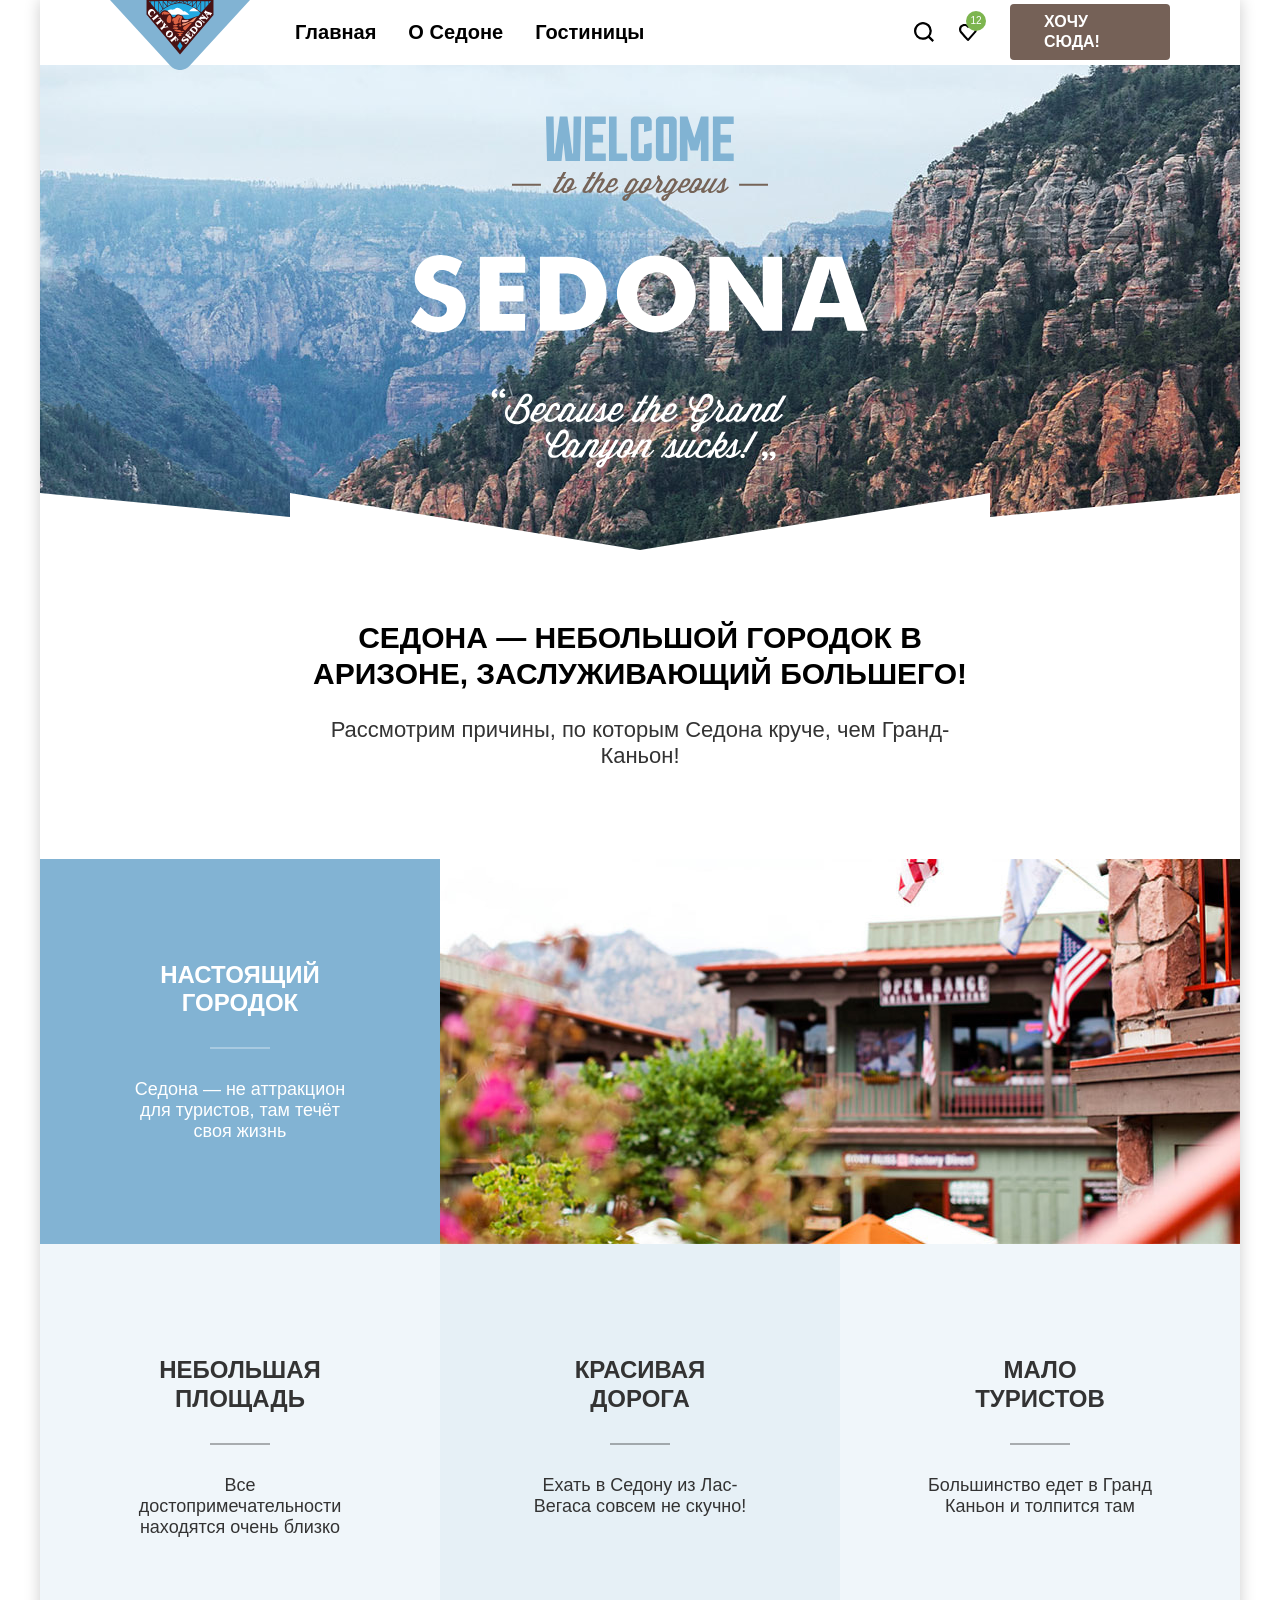
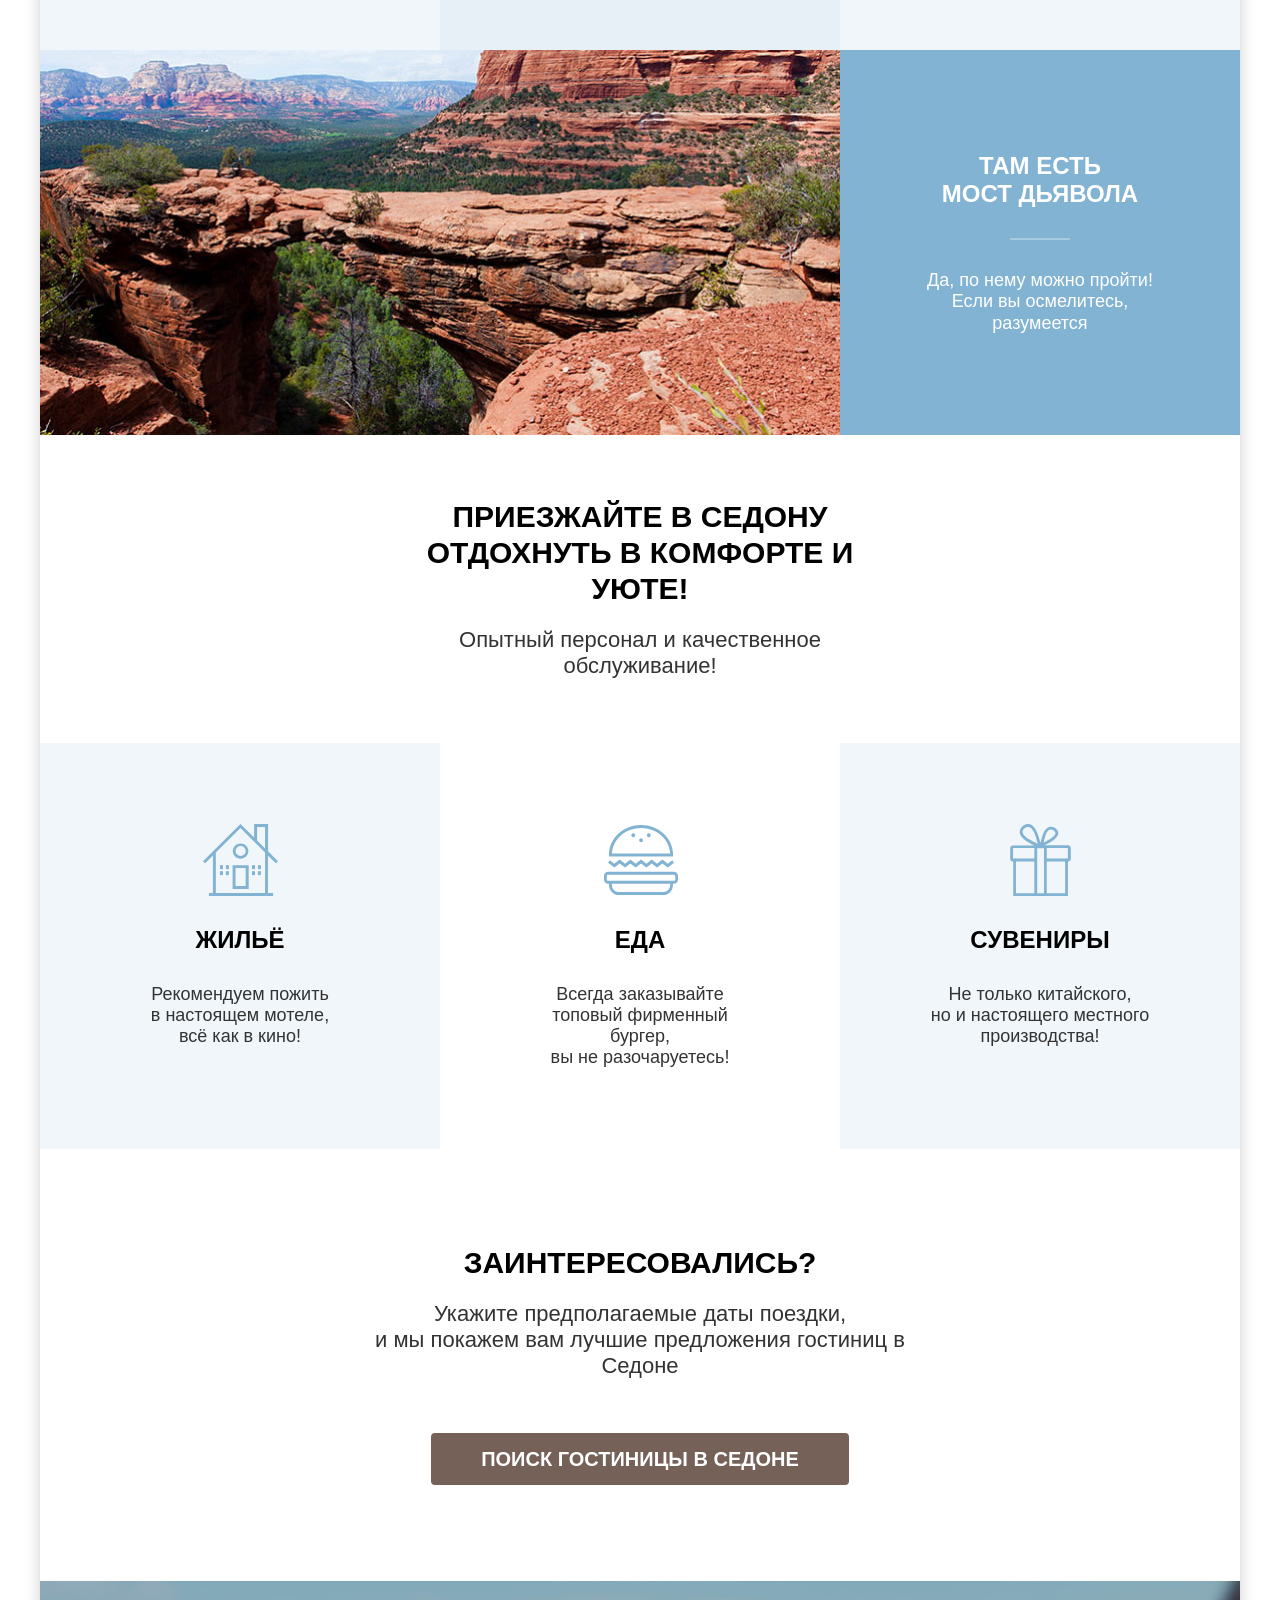
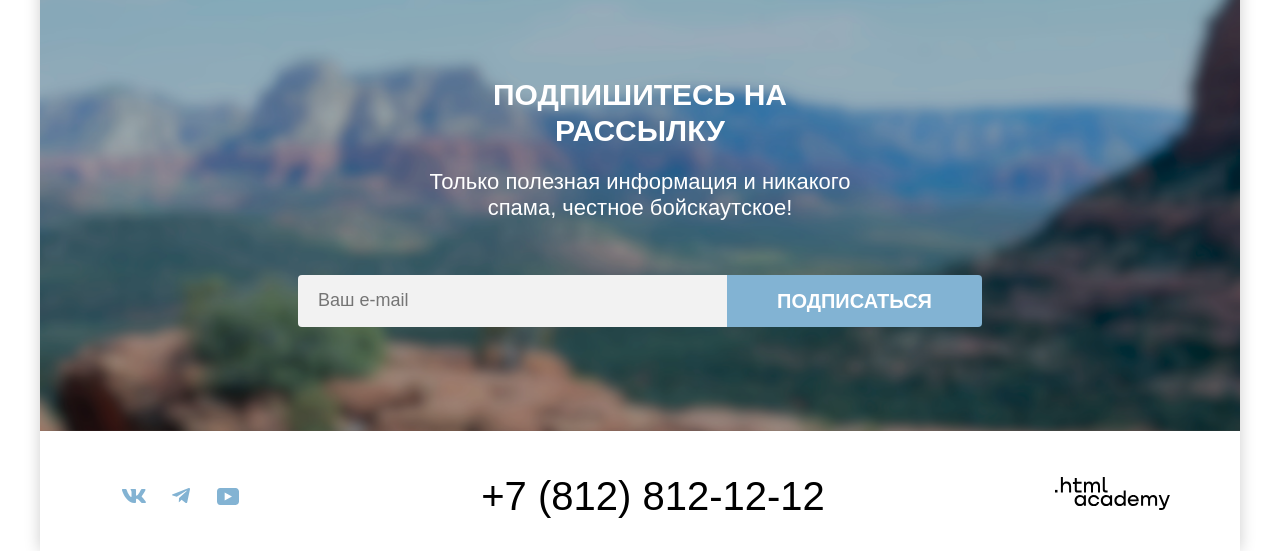
==== commit a6f9e7f3: "сделал все правки которые были необходимы." ====
--- a/index.html
+++ b/index.html
@@ -76,9 +76,7 @@
           <div class="advantages-header">
             <h2 class="promo-headline">Седона — небольшой городок в Аризоне, заслуживающий большего!</h2>
             <p class="promo-text">Рассмотрим причины, по которым Седона круче, чем Гранд-Каньон!</p>
-
           </div>
-
 
           <ul class="advantages-list">
             <li class="advantages-item advantages-item-image">
@@ -87,7 +85,8 @@
                 <hr class="small-hr">
                 <p class="text-white">Седона — не аттракцион для туристов, там течёт своя жизнь</p>
               </div>
-              <img class="advantages-image" src="images/true-city.jpg" alt="фото гостиницы в городе на фоне гор" width="800" height="385">
+              <img class="advantages-image" src="images/true-city.jpg" alt="фото гостиницы в городе на фоне гор"
+                width="800" height="385">
             </li>
             <li class="advantages-item">
               <h3 class="advatages-title">
@@ -177,7 +176,8 @@
           <p class="subscribe-text subscribe-text-index">Только полезная информация и никакого спама, честное
             бойскаутское!</p>
           <form class="subscribe-form" action="https://echo.htmlacademy.ru/" method="post">
-            <input class="subscribe-input" name="email" type="email" placeholder="Ваш e-mail" required>
+            <label class="visually-hidden" for="subscribe-email">Укажите email для подписки</label>
+            <input class="subscribe-input" name="user-email" type="email" placeholder="Ваш e-mail" id="subscribe-email" required>
             <button class="button subscribe-button" type="submit">Подписаться</button>
           </form>
         </section>
@@ -268,14 +268,9 @@
     </div>
     <!-- Модальное окно поиска гостиницы в Седоне -->
     <div class="modal-container modal-container-close">
-      <div class="modal modal-booking">
-        <button class="modal-close-button">
-          <svg width="20" height="20" viewBox="0 0 20 20" fill="none" xmlns="http://www.w3.org/2000/svg">
-            <path
-              d="M17 4.29231L15.7077 3L10 8.70769L4.29231 3L3 4.29231L8.70769 10L3 15.7077L4.29231 17L10 11.2923L15.7077 17L17 15.7077L11.2923 10L17 4.29231Z"
-              fill="black"></path>
-          </svg>
-          <span class="visually-hidden">Закрыть окно</span>
+      <div class="modal modal-booking" data-test="modal">
+        <button class="modal-button-close" type="button">
+          <span class="visually-hidden">Закрыть</span>
         </button>
         <section class="modal-content">
           <h2 class="modal-title">Поиск гостиницы в Седоне</h2>
@@ -283,28 +278,28 @@
 
             <label class="modal-label" for="check-in-date">Дата заезда:</label>
             <div class="field-group">
-              <input class="field check-in-date" id="check-in-date" type="text" value="27 апреля 2020"
-                placeholder="Укажите дату">
+              <input class="field check-in-date" id="check-in-date" name="check-in-date" type="text"
+                value="27 апреля 2020" placeholder="Укажите дату" required>
               <p class="modal-input-info input-info-error">Мы не можем отправить вас в прошлое.</p>
             </div>
             <label class="modal-label" for="departure-date">Дата выезда:</label>
             <div class="field-group">
-              <input class="field departure-date" id="departure-date" type="text" value="1 сентября 2023"
-                placeholder="Укажите дату">
+              <input class="field departure-date" id="departure-date" name="departure-date" type="text"
+                value="1 сентября 2023" placeholder="Укажите дату" required>
               <p class="modal-input-info">На эти даты есть свободные номера. Пока есть.</p>
             </div>
             <label class="modal-label label-adults" for="adults">Взрослые:</label>
             <div class="field-group-adults">
               <div class="number-input">
-                <button class="button-input minus">
+                <button class="button-input minus" type="button">
                   <svg width="20" height="20" viewBox="0 0 20 20" fill="none" xmlns="http://www.w3.org/2000/svg">
-                    <path d="M3 9V11H17V9H3Z" fill="black"></path>
+                    <path d="M3 9V11H17V9H3Z" fill="currentColor"></path>
                   </svg>
                 </button>
                 <input class="field-number" id="adults" type="number" value="2" min="1" max="100" placeholder="2">
-                <button class="button-input plus">
+                <button class="button-input plus" type="button">
                   <svg width="20" height="20" viewBox="0 0 20 20" fill="none" xmlns="http://www.w3.org/2000/svg">
-                    <path d="M17 9H11V3H9V9H3V11H9V17H11V11H17V9Z" fill="black"></path>
+                    <path d="M17 9H11V3H9V9H3V11H9V17H11V11H17V9Z" fill="currentColor"></path>
                   </svg>
                 </button>
               </div>
@@ -322,15 +317,15 @@
             </span>
             <div class="field-group-children">
               <div class="number-input">
-                <button class="button-input minus">
+                <button class="button-input minus" type="button">
                   <svg width="20" height="20" viewBox="0 0 20 20" fill="none" xmlns="http://www.w3.org/2000/svg">
-                    <path d="M3 9V11H17V9H3Z" fill="black"></path>
+                    <path d="M3 9V11H17V9H3Z" fill="currentColor"></path>
                   </svg>
                 </button>
                 <input class="field-number" id="children" type="number" value="2" min="0" max="100" placeholder="2">
-                <button class="button-input plus">
+                <button class="button-input plus" type="button">
                   <svg width="20" height="20" viewBox="0 0 20 20" fill="none" xmlns="http://www.w3.org/2000/svg">
-                    <path d="M17 9H11V3H9V9H3V11H9V17H11V11H17V9Z" fill="black"></path>
+                    <path d="M17 9H11V3H9V9H3V11H9V17H11V11H17V9Z" fill="currentColor"></path>
                   </svg>
                 </button>
               </div>
--- a/styles/style.css
+++ b/styles/style.css
@@ -63,7 +63,6 @@
 
 .page-header {
   display: flex;
-  flex-wrap: wrap;
   gap: 29px;
   padding: 0 70px;
   margin: 0;
@@ -73,11 +72,11 @@
   display: block;
   z-index: 0;
   margin-bottom: -10px;
+  min-width: 140px;
 }
 
 .navigation {
   display: flex;
-  flex-wrap: wrap;
   justify-content: space-between;
   flex-grow: 1;
   height: fit-content;
@@ -139,6 +138,10 @@
   transform: scaleX(1);
 }
 
+.navigation-link:active {
+  color: rgba(0, 0, 0, 0.3);
+}
+
 .navigation-user .navigation-link::before {
   transform-origin: bottom left;
   content: '';
@@ -157,6 +160,7 @@
 }
 
 .search-link {
+  position: relative;
   display: flex;
   justify-content: center;
   align-items: center;
@@ -168,7 +172,32 @@
   background-size: 20px 20px;
 }
 
+.search-link::before,
+.favorites-link::before {
+  transform-origin: bottom left;
+  content: '';
+  position: absolute;
+  bottom: 0;
+  left: 16px;
+  right: 16px;
+  transform: scaleX(0);
+  height: 2px;
+  transition: transform 0.3s ease;
+  background-color: #756257;
+}
+
+.search-link:hover::before,
+.favorites-link:hover::before {
+  transform: scaleX(1);
+}
+
+.search-link:active,
+.favorites-link:active {
+  opacity: 0.3;
+}
+
 .favorites-link {
+  position: relative;
   display: flex;
   justify-content: center;
   align-items: center;
@@ -211,6 +240,7 @@
   justify-content: center;
   align-items: center;
   width: fit-content;
+  max-width: 160px;
   height: fit-content;
   min-height: 36px;
   margin: 0 auto;
@@ -990,6 +1020,7 @@
   display: flex;
   flex-direction: column;
   gap: 16px;
+  max-width: 150px;
 }
 
 .filter-checkbox {
@@ -1024,6 +1055,7 @@
   display: block;
   position: relative;
   width: 20px;
+  min-width: 20px;
   height: 20px;
   background-color: #ffffff;
   border-radius: 4px;
@@ -1079,6 +1111,7 @@
   display: block;
   position: relative;
   width: 20px;
+  min-width: 20px;
   height: 20px;
   background-color: #ffffff;
   border-radius: 50%;
@@ -1119,6 +1152,12 @@
   border-radius: 4px;
 }
 
+.filter-label {
+  overflow-wrap: break-word;
+  /* Разрешаем элементу сжиматься меньше размера его контента */
+  min-width: 0;
+}
+
 .filter-input:hover,
 .filter-label:hover {
   opacity: 0.6;
@@ -1360,7 +1399,7 @@
   display: grid;
   justify-content: space-between;
   gap: 16px 20px;
-  grid-template-rows: 212px 28px 21px 36px 37px;
+  grid-template-rows: 212px 1fr min-content auto 37px;
   grid-template-columns: 1fr 1fr;
   width: 340px;
   padding: 19px;
@@ -1425,6 +1464,7 @@
 
 .card-type,
 .card-price {
+  overflow-wrap: break-word;
   margin: 0;
   padding: 0;
   font-size: 18px;
@@ -1777,20 +1817,14 @@
   border: 3px solid transparent;
   border-radius: 4px;
   font-size: 18px;
-}
-
-.button-input svg {
-  border-radius: 4px;
-}
-
-.button-input svg path {
-  fill: #756157;
+  color: #756157;
   opacity: 0.3;
-}
-
-.button-input:hover svg path,
-.button-input:focus-visible svg path {
-  fill: #000000;
+  transition: color 0.3s ease; /* Плавный переход */
+}
+
+.button-input:hover,
+.button-input:focus-visible {
+  color: #000;
   opacity: 1;
 }
 
@@ -1799,8 +1833,12 @@
   opacity: 1;
 }
 
-.button-input:active svg path {
-  fill: #000000;
+.button-input svg {
+  border-radius: 4px;
+}
+
+.button-input:active {
+  color: #000000;
   opacity: 0.2;
 }
 
@@ -1821,13 +1859,13 @@
 }
 
 /* Скрываем стандартные стрелки для type="number" */
-.number-input input::-webkit-outer-spin-button,
-.number-input input::-webkit-inner-spin-button {
+.field-number::-webkit-outer-spin-button,
+.field-number::-webkit-inner-spin-button {
   -webkit-appearance: none;
   margin: 0;
 }
 
-.number-input {
+.field-number {
   -moz-appearance: textfield;
 }
 
